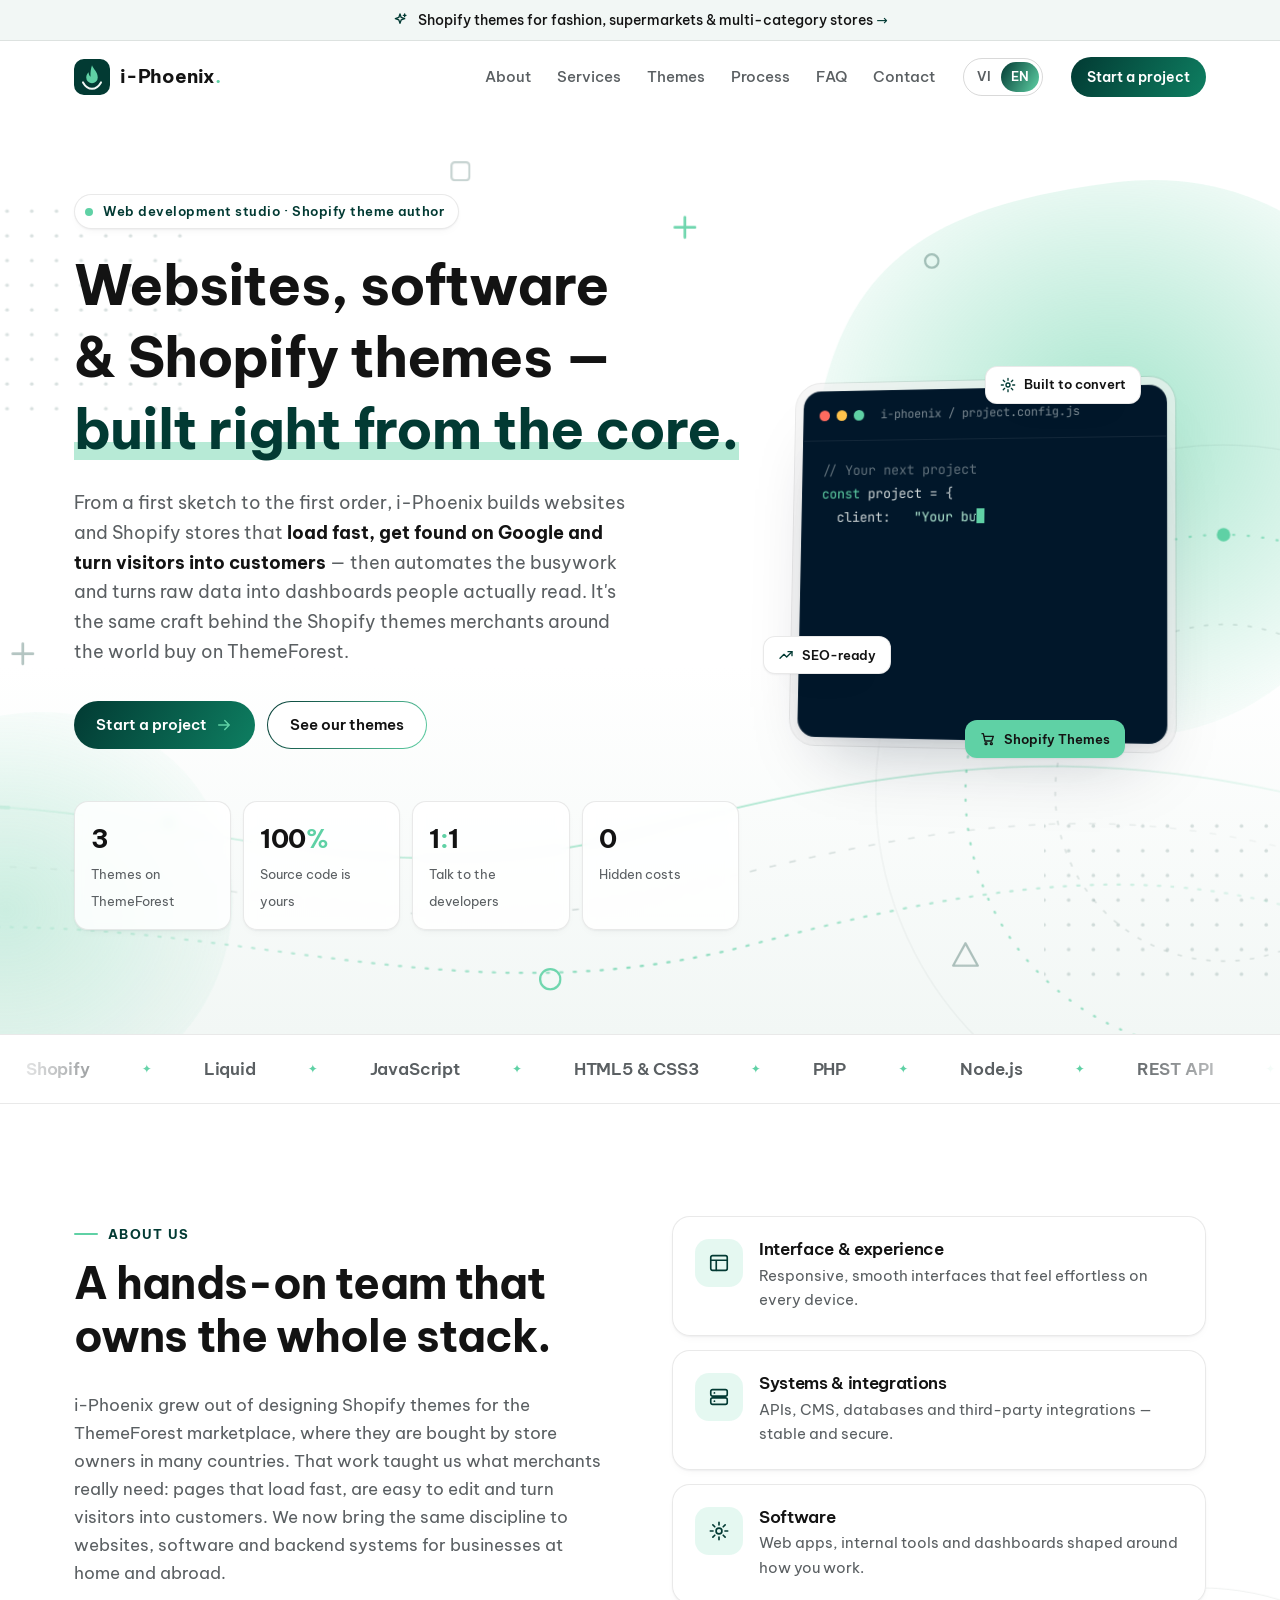
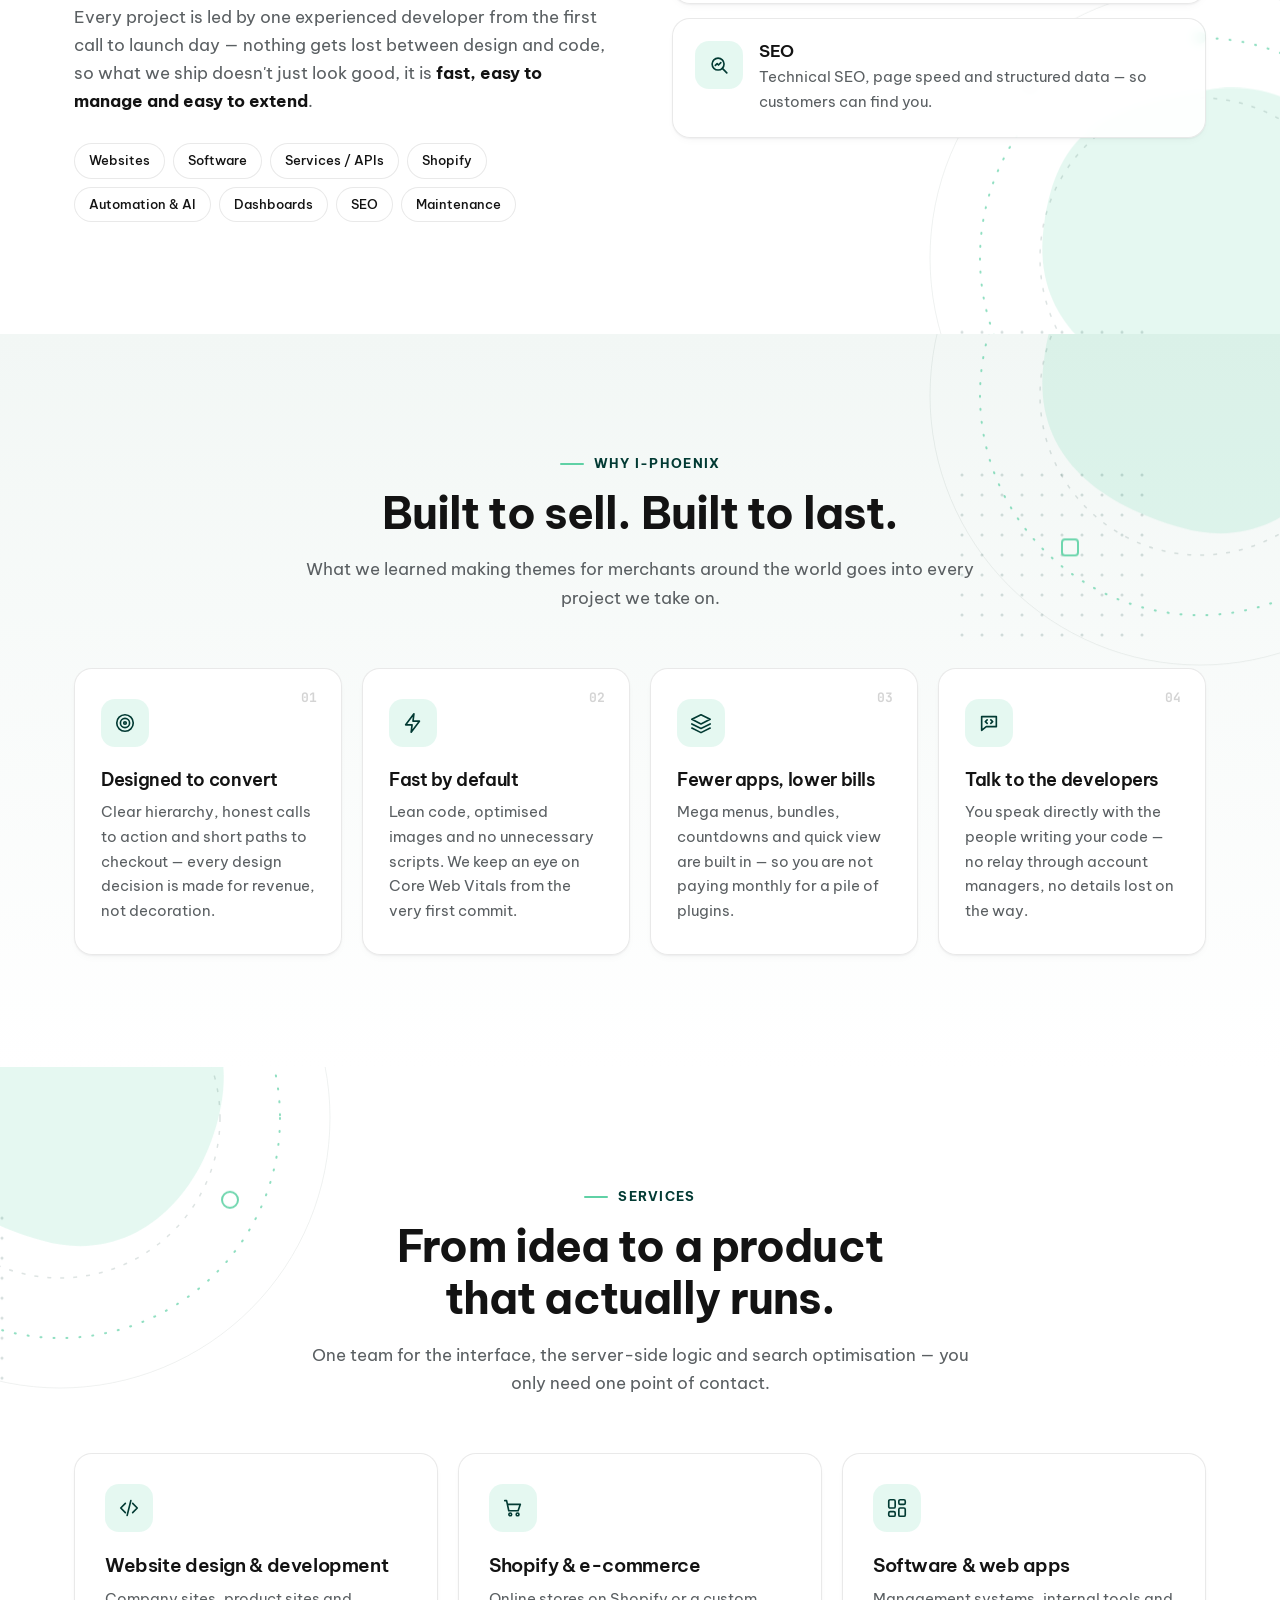
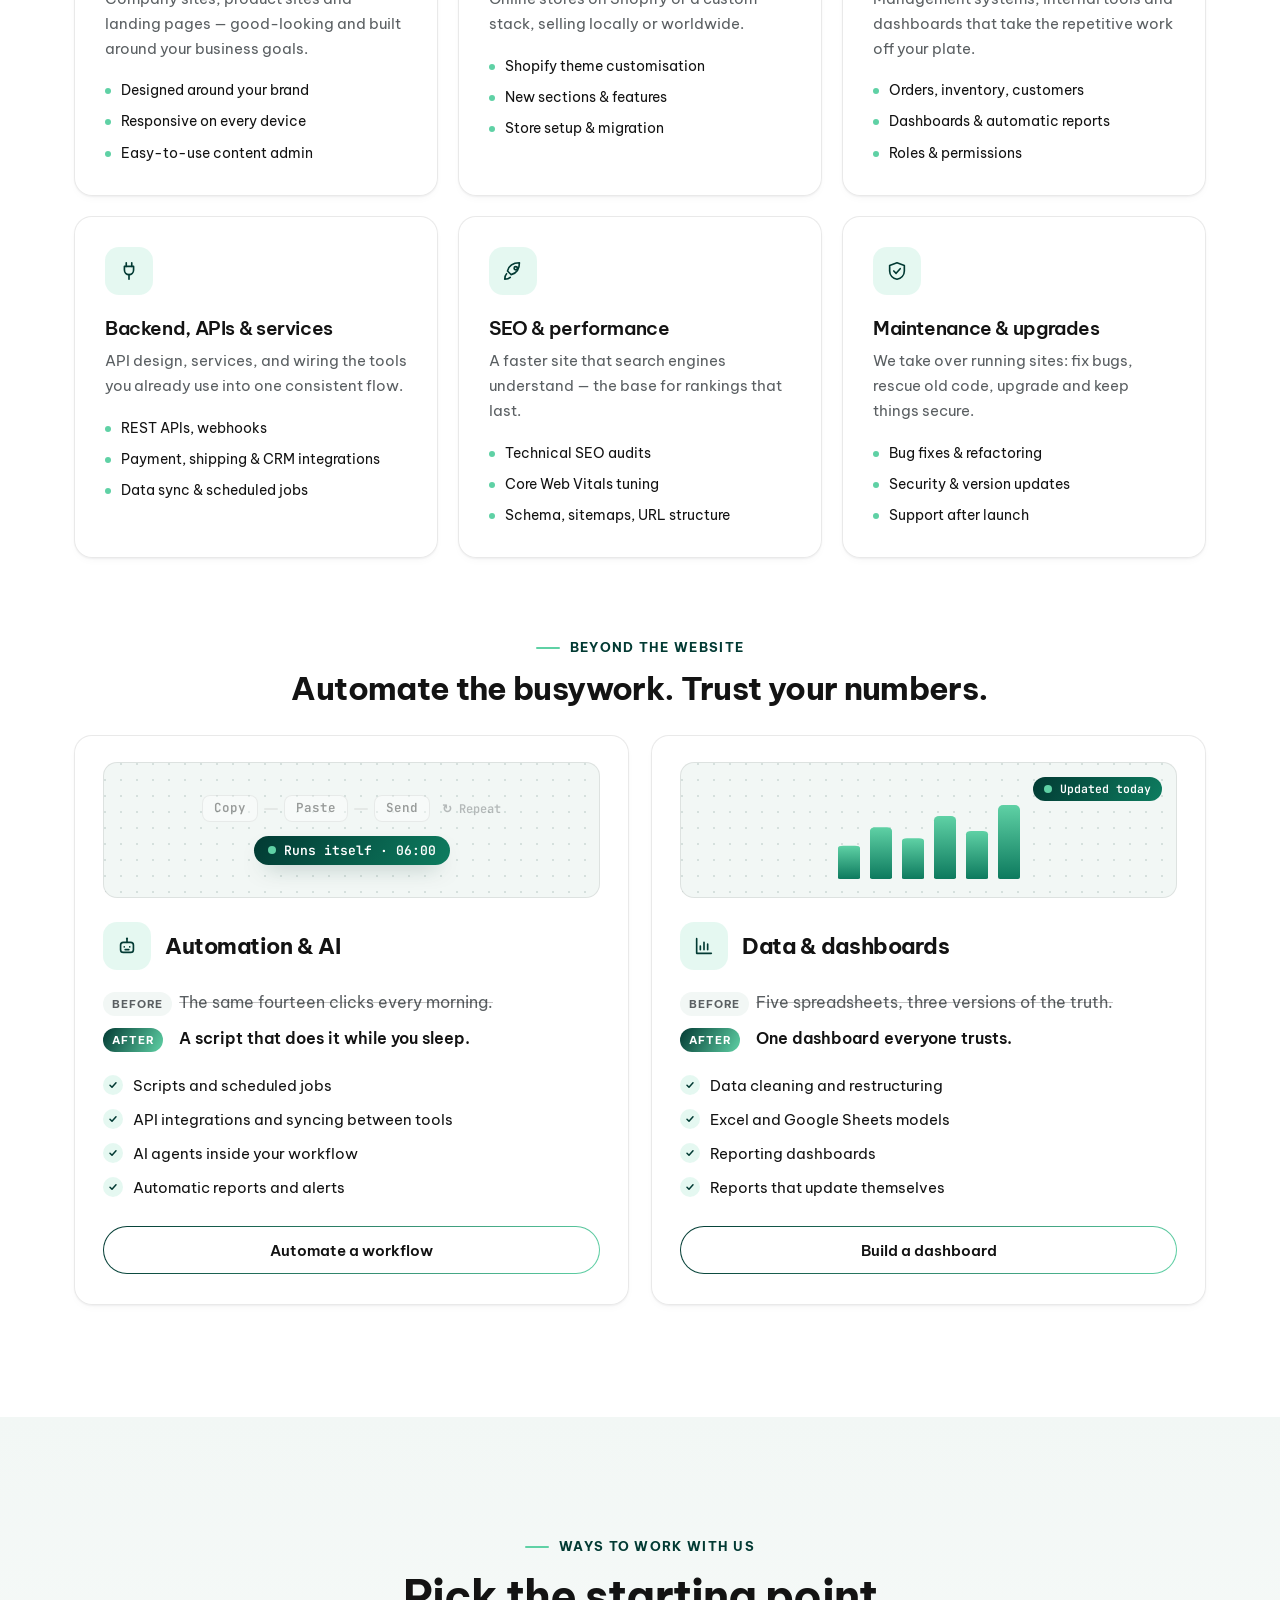
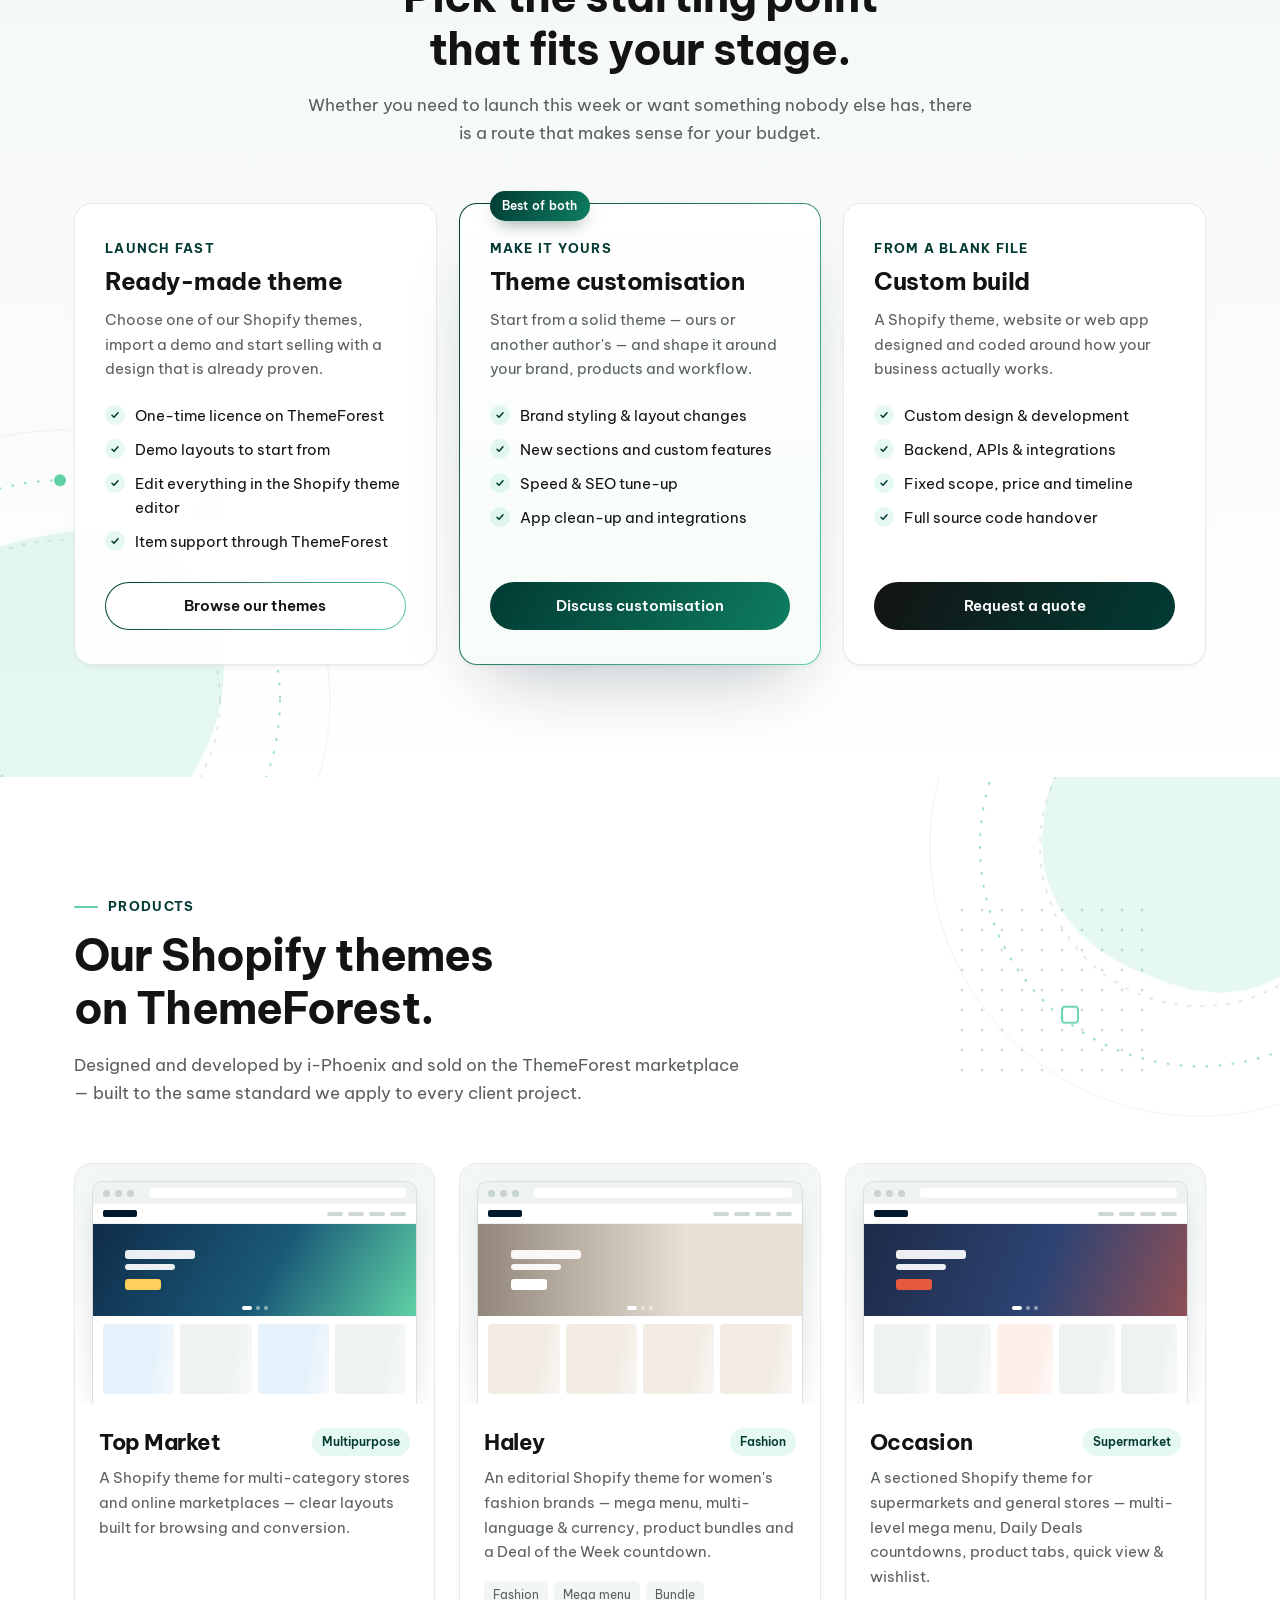
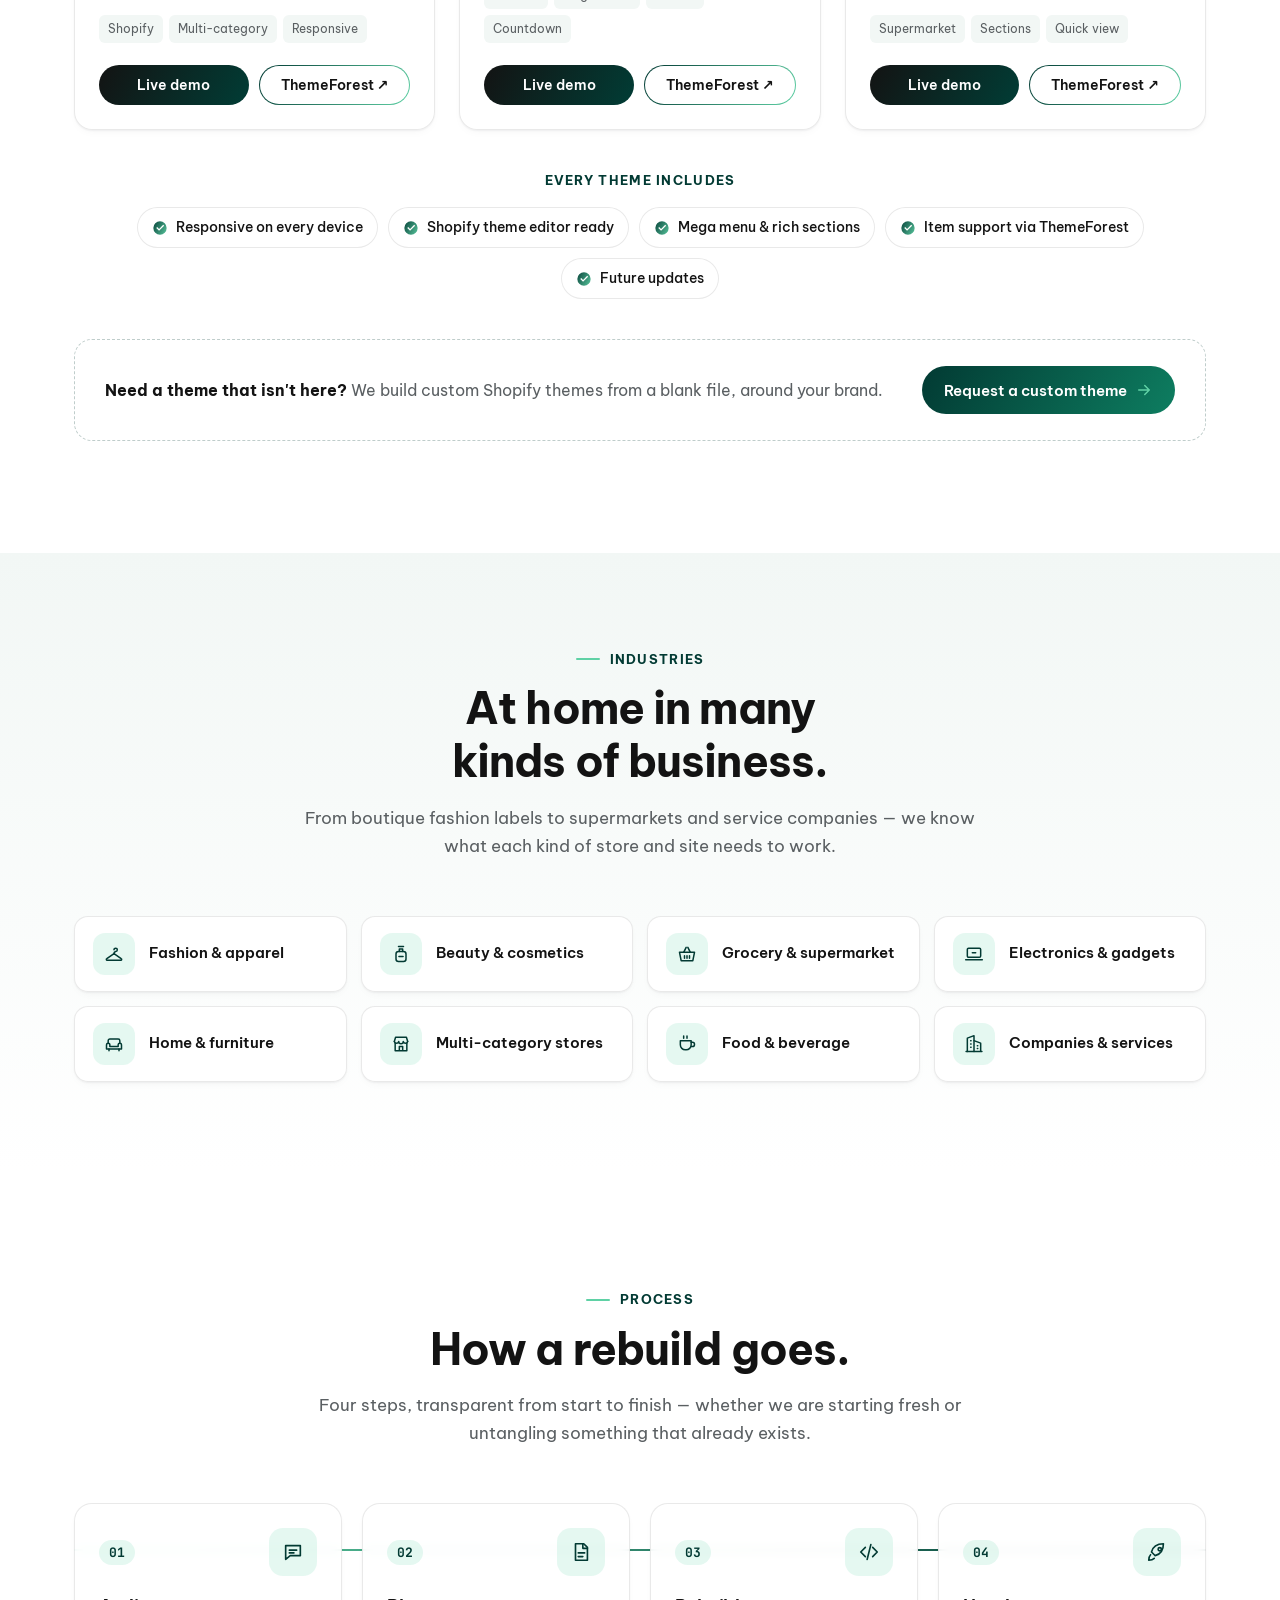
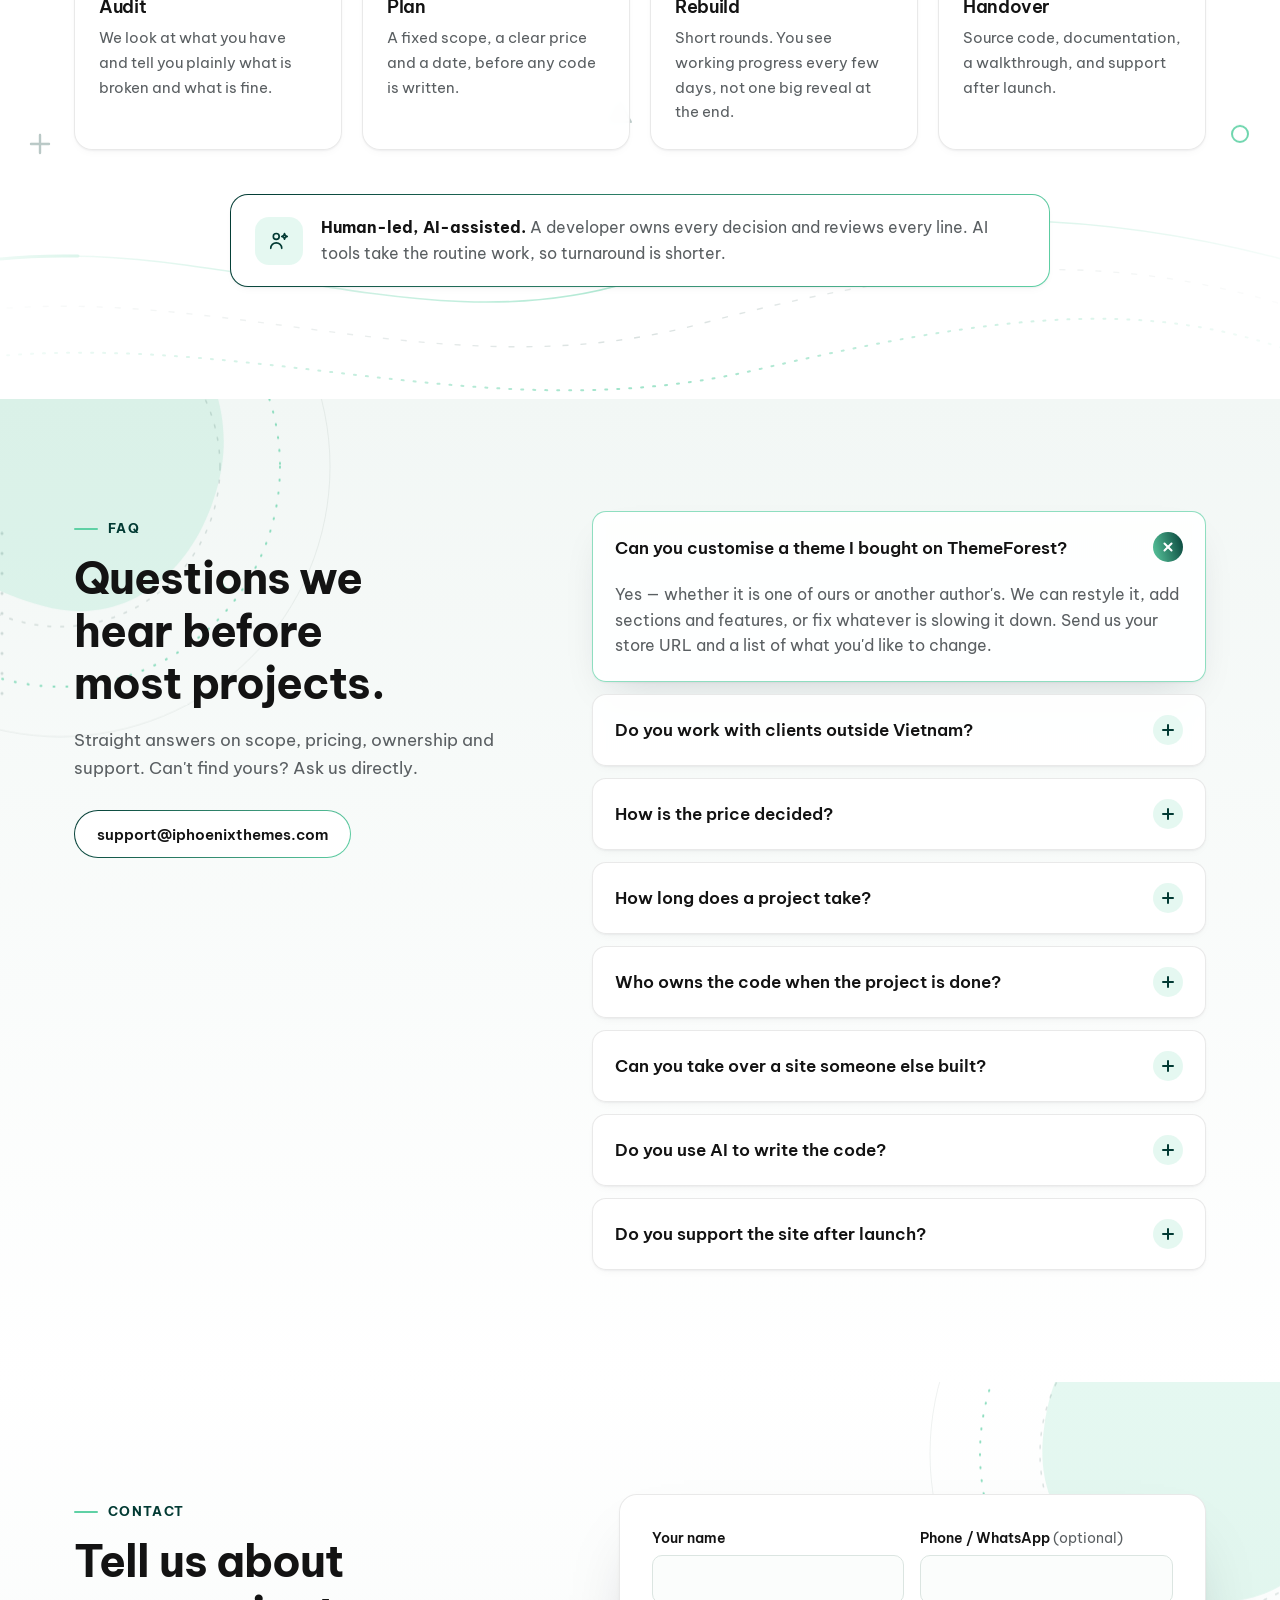
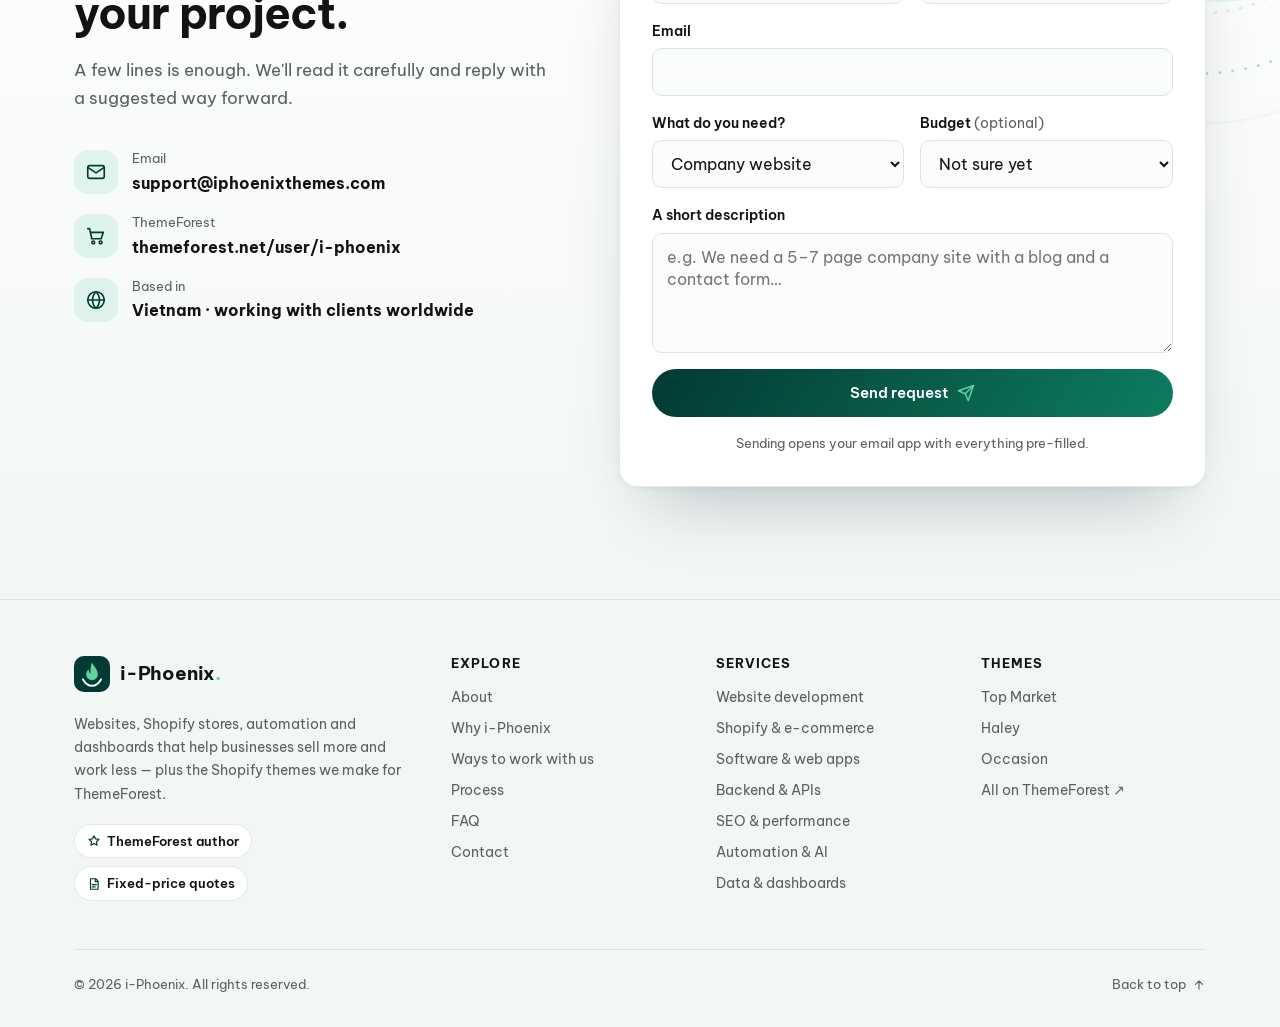
==== index.html @ 23090ecf "Rebuild iphoenixthemes.com as a static bilingual site English is the default at /, Vietnamese at /vi" ====
<!doctype html>
<html lang="en">
<head>
  <meta charset="utf-8">
  <meta name="viewport" content="width=device-width, initial-scale=1">
  <title>i-Phoenix — Web development, software & Shopify themes</title>
  <meta name="description" content="i-Phoenix builds fast, SEO-ready websites and Shopify stores, automates repetitive work with scripts and AI, and turns raw data into dashboards — plus Shopify themes sold on ThemeForest.">
  <link rel="canonical" href="https://iphoenixthemes.com/">
  <link rel="alternate" hreflang="vi" href="https://iphoenixthemes.com/vi/">
  <link rel="alternate" hreflang="en" href="https://iphoenixthemes.com/">
  <link rel="alternate" hreflang="x-default" href="https://iphoenixthemes.com/">
  <meta name="theme-color" content="#01172a">
  <meta property="og:type" content="website">
  <meta property="og:locale" content="en_US">
  <meta property="og:site_name" content="i-Phoenix">
  <meta property="og:title" content="i-Phoenix — Web development, software & Shopify themes">
  <meta property="og:description" content="Websites, software, APIs, SEO and Shopify themes — built to load fast, rank well and sell, from first sketch to launch.">
  <meta property="og:url" content="https://iphoenixthemes.com/">
  <link rel="icon" type="image/svg+xml" href="assets/img/logo.svg">
  <link rel="preconnect" href="https://fonts.googleapis.com">
  <link rel="preconnect" href="https://fonts.gstatic.com" crossorigin>
  <link href="https://fonts.googleapis.com/css2?family=Be+Vietnam+Pro:wght@400;500;600;700&family=JetBrains+Mono:wght@400;700&display=swap" rel="stylesheet">
  <link rel="stylesheet" href="assets/css/style.css">
  <script>document.documentElement.classList.add("js");</script>
  <script src="assets/js/main.js" defer></script>
  <script type="application/ld+json">
  {
    "@context": "https://schema.org",
    "@type": "Organization",
    "name": "i-Phoenix",
    "url": "https://iphoenixthemes.com/",
    "logo": "https://iphoenixthemes.com/assets/img/logo.svg",
    "email": "support@iphoenixthemes.com",
    "knowsAbout": ["Web development", "Software development", "Shopify", "SEO", "API"],
    "sameAs": ["https://themeforest.net/user/i-phoenix"]
  }
  </script>
</head>
<body>
  <a class="skip-link" href="#main">Skip to content</a>
  <div class="scroll-progress" aria-hidden="true"></div>

  <!-- ============ Announcement bar ============ -->
  <aside class="announce" aria-label="Announcements">
    <div class="container announce-inner">
      <svg class="announce-icon" viewBox="0 0 24 24" fill="none" stroke="currentColor" stroke-width="2" stroke-linecap="round" stroke-linejoin="round" aria-hidden="true"><path d="M12 3l1.8 5.2L19 10l-5.2 1.8L12 17l-1.8-5.2L5 10l5.2-1.8z"/><path d="M19 3v4M17 5h4"/></svg>
      <ul class="announce-list" data-rotate>
        <li class="is-active"><a href="#themes">Shopify themes for fashion, supermarkets &amp; multi-category stores <span aria-hidden="true">→</span></a></li>
        <li><a href="#paths">Already bought a theme? We tailor it to your brand <span aria-hidden="true">→</span></a></li>
        <li><a href="#automation">Still doing the same clicks every morning? Let a script do it <span aria-hidden="true">→</span></a></li>
        <li><a href="#contact">Tell us about your project — we reply with a suggested plan <span aria-hidden="true">→</span></a></li>
      </ul>
    </div>
  </aside>

  <!-- ============ Header ============ -->
  <header class="site-header">
    <div class="container header-inner">
      <a class="brand" href="#top" aria-label="i-Phoenix — Home">
        <svg class="brand-mark" viewBox="0 0 40 40" fill="none" aria-hidden="true">
          <rect width="40" height="40" rx="11" fill="#023a33"/>
          <path class="flame" d="M20 7c1.6 4.4 6.4 7.4 6.4 13.6a6.4 6.4 0 0 1-12.8 0c0-2.6 1.3-4.6 2.6-5.8.1 2.6 1 4 2.2 4.8-.4-5.2.4-9 1.6-12.6Z" fill="#5fd1a5"/>
          <path d="M10 26c2.6 4.6 6 7 10 7s7.4-2.4 10-7" stroke="#f2f7f5" stroke-width="2.2" stroke-linecap="round"/>
        </svg>
        <b class="brand-name">i-Phoenix<span>.</span></b>
      </a>

      <button class="menu-toggle" type="button" aria-expanded="false" aria-controls="site-nav" aria-label="Open menu">
        <svg viewBox="0 0 24 24" fill="none" stroke="currentColor" stroke-width="2" stroke-linecap="round" aria-hidden="true">
          <line class="l1" x1="4" y1="7" x2="20" y2="7"/><line class="l2" x1="4" y1="12" x2="20" y2="12"/><line class="l3" x1="4" y1="17" x2="20" y2="17"/>
        </svg>
      </button>

      <nav class="nav" id="site-nav" aria-label="Main navigation">
        <div class="nav-links">
          <a href="#about">About</a>
          <a href="#services">Services</a>
          <a href="#themes">Themes</a>
          <a href="#process">Process</a>
          <a href="#faq">FAQ</a>
          <a href="#contact">Contact</a>
        </div>
        <div class="lang-switch" aria-label="Language">
          <a href="vi/" hreflang="vi" lang="vi">VI</a>
          <a href="./" aria-current="page" hreflang="en" lang="en">EN</a>
        </div>
        <a class="btn btn-primary btn-sm magnetic" href="#contact">Start a project</a>
      </nav>
    </div>
  </header>

  <main id="main">
    <!-- ============ Hero ============ -->
    <section class="hero" id="top" data-deco="hero">

      <div class="container hero-grid">
        <div data-stagger="0.12">
          <span class="eyebrow reveal">Web development studio · Shopify theme author</span>
          <h1>
            <span class="line"><span>Websites, software</span></span>
            <span class="line"><span>&amp; Shopify themes —</span></span>
            <span class="line"><span><em>built right from the core.</em></span></span>
          </h1>
          <p class="hero-lead reveal">From a first sketch to the first order, i-Phoenix builds websites and Shopify stores that <strong>load fast, get found on Google and turn visitors into customers</strong> — then automates the busywork and turns raw data into dashboards people actually read. It's the same craft behind the Shopify themes merchants around the world buy on ThemeForest.</p>
          <div class="hero-actions reveal">
            <a class="btn btn-primary magnetic" href="#contact">
              Start a project
              <svg viewBox="0 0 24 24" fill="none" stroke="currentColor" stroke-width="2" stroke-linecap="round" stroke-linejoin="round" aria-hidden="true"><path d="M5 12h14M13 6l6 6-6 6"/></svg>
            </a>
            <a class="btn btn-outline" href="#themes">See our themes</a>
          </div>
          <div class="hero-stats reveal">
            <div><strong data-count="3">3</strong><span>Themes on ThemeForest</span></div>
            <div><strong><span data-count="100">100</span><i>%</i></strong><span>Source code is yours</span></div>
            <div><strong>1<i>:</i>1</strong><span>Talk to the developers</span></div>
            <div><strong data-count="0">0</strong><span>Hidden costs</span></div>
          </div>
        </div>

        <div class="hero-visual reveal zoom" style="--d:.3s">
          <div class="code-card">
            <div class="code-bar" aria-hidden="true"><i></i><i></i><i></i><b>i-phoenix / project.config.js</b></div>
<pre class="code-body" data-type aria-label="Example project configuration"><span class="c-c">// Your next project</span>
<span class="c-k">const</span> project = {
  client:   <span class="c-s">"Your business"</span>,
  frontend: <span class="c-s">"responsive, smooth, fast"</span>,
  backend:  <span class="c-s">"API · services · CMS"</span>,
  seo:      <span class="c-k">true</span>,
  support:  <span class="c-s">"after launch"</span>,
};

<span class="c-f">build</span>(project).<span class="c-f">then</span>(<span class="c-f">launch</span>);
<span class="c-c">// ✓ Live and running</span></pre>
          </div>
          <span class="float-chip chip-1" aria-hidden="true">
            <svg viewBox="0 0 24 24" fill="none" stroke="currentColor" stroke-width="2" stroke-linecap="round"><circle cx="12" cy="12" r="3"/><path d="M12 2v3M12 19v3M2 12h3M19 12h3M4.9 4.9 7 7M17 17l2.1 2.1M4.9 19.1 7 17M17 7l2.1-2.1"/></svg>
            Built to convert
          </span>
          <span class="float-chip chip-2" aria-hidden="true">
            <svg viewBox="0 0 24 24" fill="none" stroke="currentColor" stroke-width="2" stroke-linecap="round" stroke-linejoin="round"><path d="M3 17l6-6 4 4 8-8"/><path d="M15 7h6v6"/></svg>
            SEO-ready
          </span>
          <span class="float-chip chip-3" aria-hidden="true">
            <svg viewBox="0 0 24 24" fill="none" stroke="currentColor" stroke-width="2" stroke-linecap="round" stroke-linejoin="round"><path d="M3 4h2l2.4 11h10.2L20 8H6.2"/><circle cx="9" cy="19" r="1.5"/><circle cx="17" cy="19" r="1.5"/></svg>
            Shopify Themes
          </span>
        </div>
      </div>
    </section>

    <!-- ============ Tech marquee ============ -->
    <div class="marquee" aria-label="Technologies we use">
      <div class="marquee-track">
        <ul>
          <li>Shopify</li><li>Liquid</li><li>JavaScript</li><li>HTML5 &amp; CSS3</li><li>PHP</li><li>Node.js</li><li>REST API</li><li>MySQL</li><li>AI agents</li><li>Google Sheets</li><li>Dashboards</li><li>Technical SEO</li><li>Core Web Vitals</li><li>Responsive</li>
        </ul>
        <ul aria-hidden="true">
          <li>Shopify</li><li>Liquid</li><li>JavaScript</li><li>HTML5 &amp; CSS3</li><li>PHP</li><li>Node.js</li><li>REST API</li><li>MySQL</li><li>AI agents</li><li>Google Sheets</li><li>Dashboards</li><li>Technical SEO</li><li>Core Web Vitals</li><li>Responsive</li>
        </ul>
      </div>
    </div>

    <!-- ============ About ============ -->
    <section class="section" id="about" data-deco="corner-br">
      <div class="container about-grid">
        <div class="about-copy">
          <div class="section-head reveal" style="margin-bottom:28px">
            <span class="kicker">About us</span>
            <h2>A hands-on team that owns the whole stack.</h2>
          </div>
          <p class="reveal">i-Phoenix grew out of designing Shopify themes for the ThemeForest marketplace, where they are bought by store owners in many countries. That work taught us what merchants really need: pages that load fast, are easy to edit and turn visitors into customers. We now bring the same discipline to websites, software and backend systems for businesses at home and abroad.</p>
          <p class="reveal">Every project is led by one experienced developer from the first call to launch day — nothing gets lost between design and code, so what we ship doesn't just look good, it is <strong>fast, easy to manage and easy to extend</strong>.</p>
          <ul class="stack reveal" aria-label="What we do">
            <li>Websites</li><li>Software</li><li>Services / APIs</li><li>Shopify</li><li>Automation &amp; AI</li><li>Dashboards</li><li>SEO</li><li>Maintenance</li>
          </ul>
        </div>

        <div class="pillars" data-stagger="0.1">
          <article class="pillar spot hover-card reveal from-right">
            <span class="icon"><svg class="draw" viewBox="0 0 24 24" fill="none" stroke="currentColor" stroke-width="1.8" stroke-linecap="round" stroke-linejoin="round" aria-hidden="true"><rect pathLength="1" x="3" y="4" width="18" height="16" rx="2"/><path pathLength="1" d="M3 9h18M9 9v11"/></svg></span>
            <div><h3>Interface &amp; experience</h3><p>Responsive, smooth interfaces that feel effortless on every device.</p></div>
          </article>
          <article class="pillar spot hover-card reveal from-right">
            <span class="icon"><svg class="draw" viewBox="0 0 24 24" fill="none" stroke="currentColor" stroke-width="1.8" stroke-linecap="round" stroke-linejoin="round" aria-hidden="true"><rect pathLength="1" x="3" y="4" width="18" height="7" rx="2"/><rect pathLength="1" x="3" y="13" width="18" height="7" rx="2"/><g class="i-blink"><circle cx="7" cy="7.5" r="1" fill="currentColor" stroke="none"/></g><g class="i-blink" style="animation-delay:.5s"><circle cx="7" cy="16.5" r="1" fill="currentColor" stroke="none"/></g></svg></span>
            <div><h3>Systems &amp; integrations</h3><p>APIs, CMS, databases and third-party integrations — stable and secure.</p></div>
          </article>
          <article class="pillar spot hover-card reveal from-right">
            <span class="icon"><svg class="draw" viewBox="0 0 24 24" fill="none" stroke="currentColor" stroke-width="1.8" stroke-linecap="round" stroke-linejoin="round" aria-hidden="true"><g class="i-spin"><circle pathLength="1" cx="12" cy="12" r="3.2"/><path pathLength="1" d="M12 2.5v3M12 18.5v3M2.5 12h3M18.5 12h3M5.3 5.3l2.1 2.1M16.6 16.6l2.1 2.1M5.3 18.7l2.1-2.1M16.6 7.4l2.1-2.1"/></g></svg></span>
            <div><h3>Software</h3><p>Web apps, internal tools and dashboards shaped around how you work.</p></div>
          </article>
          <article class="pillar spot hover-card reveal from-right">
            <span class="icon"><svg class="draw" viewBox="0 0 24 24" fill="none" stroke="currentColor" stroke-width="1.8" stroke-linecap="round" stroke-linejoin="round" aria-hidden="true"><g class="i-bob"><circle pathLength="1" cx="11" cy="11" r="6.5"/><path pathLength="1" d="M20.5 20.5l-4.8-4.8"/><path pathLength="1" d="M8 12.5l2-2 1.5 1.5L14 9.5"/></g></svg></span>
            <div><h3>SEO</h3><p>Technical SEO, page speed and structured data — so customers can find you.</p></div>
          </article>
        </div>
      </div>
    </section>

    <!-- ============ Why us ============ -->
    <section class="section section-soft" id="why" data-deco="corner-tr">
      <div class="container">
        <div class="section-head center reveal">
          <span class="kicker">Why i-Phoenix</span>
          <h2>Built to sell. Built to last.</h2>
          <p>What we learned making themes for merchants around the world goes into every project we take on.</p>
        </div>
        <div class="why-grid" data-stagger="0.1">
          <article class="why spot hover-card reveal">
            <span class="why-num">01</span>
            <span class="icon"><svg class="draw" viewBox="0 0 24 24" fill="none" stroke="currentColor" stroke-width="1.8" stroke-linecap="round" stroke-linejoin="round" aria-hidden="true"><circle pathLength="1" cx="12" cy="12" r="9"/><circle pathLength="1" cx="12" cy="12" r="5"/><g class="i-pulse"><circle pathLength="1" cx="12" cy="12" r="1.4"/></g></svg></span>
            <h3>Designed to convert</h3>
            <p>Clear hierarchy, honest calls to action and short paths to checkout — every design decision is made for revenue, not decoration.</p>
          </article>
          <article class="why spot hover-card reveal">
            <span class="why-num">02</span>
            <span class="icon"><svg class="draw" viewBox="0 0 24 24" fill="none" stroke="currentColor" stroke-width="1.8" stroke-linecap="round" stroke-linejoin="round" aria-hidden="true"><g class="i-pulse"><path pathLength="1" d="M13 2 4 14h7l-1 8 9-12h-7l1-8z"/></g></svg></span>
            <h3>Fast by default</h3>
            <p>Lean code, optimised images and no unnecessary scripts. We keep an eye on Core Web Vitals from the very first commit.</p>
          </article>
          <article class="why spot hover-card reveal">
            <span class="why-num">03</span>
            <span class="icon"><svg class="draw" viewBox="0 0 24 24" fill="none" stroke="currentColor" stroke-width="1.8" stroke-linecap="round" stroke-linejoin="round" aria-hidden="true"><g class="i-bob"><path pathLength="1" d="M12 3 2 8l10 5 10-5-10-5z"/></g><path pathLength="1" d="M2 13l10 5 10-5"/><path pathLength="1" d="M2 17.5l10 5 10-5"/></svg></span>
            <h3>Fewer apps, lower bills</h3>
            <p>Mega menus, bundles, countdowns and quick view are built in — so you are not paying monthly for a pile of plugins.</p>
          </article>
          <article class="why spot hover-card reveal">
            <span class="why-num">04</span>
            <span class="icon"><svg class="draw" viewBox="0 0 24 24" fill="none" stroke="currentColor" stroke-width="1.8" stroke-linecap="round" stroke-linejoin="round" aria-hidden="true"><path pathLength="1" d="M4 5h16v11H9l-5 4V5z"/><path pathLength="1" d="M10 8.5 8 10.5l2 2M14 8.5l2 2-2 2"/></svg></span>
            <h3>Talk to the developers</h3>
            <p>You speak directly with the people writing your code — no relay through account managers, no details lost on the way.</p>
          </article>
        </div>
      </div>
    </section>

    <!-- ============ Services ============ -->
    <section class="section" id="services" data-deco="corner-tl">
      <div class="container">
        <div class="section-head center reveal">
          <span class="kicker">Services</span>
          <h2>From idea to a product that actually runs.</h2>
          <p>One team for the interface, the server-side logic and search optimisation — you only need one point of contact.</p>
        </div>

        <div class="services" data-stagger="0.08">
          <article class="service spot hover-card reveal">
            <span class="icon"><svg class="draw" viewBox="0 0 24 24" fill="none" stroke="currentColor" stroke-width="1.8" stroke-linecap="round" stroke-linejoin="round" aria-hidden="true"><path pathLength="1" d="M8 7l-5 5 5 5"/><path pathLength="1" d="M16 7l5 5-5 5"/><path pathLength="1" d="M14 4l-4 16"/></svg></span>
            <h3>Website design &amp; development</h3>
            <p>Company sites, product sites and landing pages — good-looking and built around your business goals.</p>
            <ul><li>Designed around your brand</li><li>Responsive on every device</li><li>Easy-to-use content admin</li></ul>
          </article>
          <article class="service spot hover-card reveal">
            <span class="icon"><svg class="draw" viewBox="0 0 24 24" fill="none" stroke="currentColor" stroke-width="1.8" stroke-linecap="round" stroke-linejoin="round" aria-hidden="true"><g class="i-bob"><path pathLength="1" d="M3 4h2l2.4 11h10.2L20 8H6.2"/><circle pathLength="1" cx="9" cy="19" r="1.5"/><circle pathLength="1" cx="17" cy="19" r="1.5"/></g></svg></span>
            <h3>Shopify &amp; e-commerce</h3>
            <p>Online stores on Shopify or a custom stack, selling locally or worldwide.</p>
            <ul><li>Shopify theme customisation</li><li>New sections &amp; features</li><li>Store setup &amp; migration</li></ul>
          </article>
          <article class="service spot hover-card reveal">
            <span class="icon"><svg class="draw" viewBox="0 0 24 24" fill="none" stroke="currentColor" stroke-width="1.8" stroke-linecap="round" stroke-linejoin="round" aria-hidden="true"><rect pathLength="1" x="3" y="3" width="7" height="9" rx="1.5"/><rect pathLength="1" x="14" y="3" width="7" height="5" rx="1.5"/><g class="i-pulse"><rect pathLength="1" x="14" y="12" width="7" height="9" rx="1.5"/></g><rect pathLength="1" x="3" y="16" width="7" height="5" rx="1.5"/></svg></span>
            <h3>Software &amp; web apps</h3>
            <p>Management systems, internal tools and dashboards that take the repetitive work off your plate.</p>
            <ul><li>Orders, inventory, customers</li><li>Dashboards &amp; automatic reports</li><li>Roles &amp; permissions</li></ul>
          </article>
          <article class="service spot hover-card reveal">
            <span class="icon"><svg class="draw" viewBox="0 0 24 24" fill="none" stroke="currentColor" stroke-width="1.8" stroke-linecap="round" stroke-linejoin="round" aria-hidden="true"><path pathLength="1" d="M9 7V3M15 7V3"/><path pathLength="1" d="M7 7h10v4a5 5 0 0 1-10 0V7z"/><g class="i-rise"><path pathLength="1" d="M12 16v5"/></g></svg></span>
            <h3>Backend, APIs &amp; services</h3>
            <p>API design, services, and wiring the tools you already use into one consistent flow.</p>
            <ul><li>REST APIs, webhooks</li><li>Payment, shipping &amp; CRM integrations</li><li>Data sync &amp; scheduled jobs</li></ul>
          </article>
          <article class="service spot hover-card reveal">
            <span class="icon"><svg class="draw" viewBox="0 0 24 24" fill="none" stroke="currentColor" stroke-width="1.8" stroke-linecap="round" stroke-linejoin="round" aria-hidden="true"><g class="i-rise"><path pathLength="1" d="M5 15c-1.5 1.5-2 4-2 6 2 0 4.5-.5 6-2"/><path pathLength="1" d="M9 15l-3-3c1-4 4.5-9 13-9 0 8.5-5 12-9 13z"/><circle pathLength="1" cx="15" cy="9" r="1.8"/></g></svg></span>
            <h3>SEO &amp; performance</h3>
            <p>A faster site that search engines understand — the base for rankings that last.</p>
            <ul><li>Technical SEO audits</li><li>Core Web Vitals tuning</li><li>Schema, sitemaps, URL structure</li></ul>
          </article>
          <article class="service spot hover-card reveal">
            <span class="icon"><svg class="draw" viewBox="0 0 24 24" fill="none" stroke="currentColor" stroke-width="1.8" stroke-linecap="round" stroke-linejoin="round" aria-hidden="true"><path pathLength="1" d="M12 3l8 3v6c0 4.5-3.4 8-8 9-4.6-1-8-4.5-8-9V6l8-3z"/><path pathLength="1" d="M8.5 12l2.5 2.5 4.5-5"/></svg></span>
            <h3>Maintenance &amp; upgrades</h3>
            <p>We take over running sites: fix bugs, rescue old code, upgrade and keep things secure.</p>
            <ul><li>Bug fixes &amp; refactoring</li><li>Security &amp; version updates</li><li>Support after launch</li></ul>
          </article>
        </div>

        <!-- Automation & data: before → after -->
        <div class="beyond-head reveal">
          <span class="kicker">Beyond the website</span>
          <h3>Automate the busywork. Trust your numbers.</h3>
        </div>
        <div class="spotlights" data-stagger="0.15">
          <article class="spotlight spot hover-card reveal" id="automation">
            <div class="viz viz-flow" aria-hidden="true">
              <div class="flow-manual"><span>Copy</span><i></i><span>Paste</span><i></i><span>Send</span><b>↻ Repeat</b></div>
              <div class="flow-auto"><em></em>Runs itself · 06:00</div>
            </div>
            <div class="spotlight-title">
              <span class="icon"><svg class="draw" viewBox="0 0 24 24" fill="none" stroke="currentColor" stroke-width="1.8" stroke-linecap="round" stroke-linejoin="round" aria-hidden="true"><rect pathLength="1" x="5" y="8" width="14" height="11" rx="3"/><path pathLength="1" d="M12 8V5M9 13h.01M15 13h.01M10 16h4"/><g class="i-blink"><circle cx="12" cy="4" r="1.2" fill="currentColor" stroke="none"/></g></svg></span>
              <h3>Automation &amp; AI</h3>
            </div>
            <dl class="ba">
              <div><dt>Before</dt><dd>The same fourteen clicks every morning.</dd></div>
              <div class="is-after"><dt>After</dt><dd>A script that does it while you sleep.</dd></div>
            </dl>
            <ul class="ticks">
              <li>Scripts and scheduled jobs</li>
              <li>API integrations and syncing between tools</li>
              <li>AI agents inside your workflow</li>
              <li>Automatic reports and alerts</li>
            </ul>
            <a class="btn btn-outline" href="#contact">Automate a workflow</a>
          </article>
          <article class="spotlight spot hover-card reveal" id="data">
            <div class="viz viz-chart" aria-hidden="true">
              <div class="chart-mess"><span>#REF!</span><span>v3_final</span><span>#N/A</span><span>???</span></div>
              <div class="chart-bars"><i style="--h:.45"></i><i style="--h:.7"></i><i style="--h:.55"></i><i style="--h:.85"></i><i style="--h:.65"></i><i style="--h:1"></i></div>
              <span class="chart-tag"><em></em>Updated today</span>
            </div>
            <div class="spotlight-title">
              <span class="icon"><svg class="draw" viewBox="0 0 24 24" fill="none" stroke="currentColor" stroke-width="1.8" stroke-linecap="round" stroke-linejoin="round" aria-hidden="true"><path pathLength="1" d="M4 20V4M4 20h16"/><g class="i-rise"><path pathLength="1" d="M8 16v-4M12 16V8M16 16v-6"/></g></svg></span>
              <h3>Data &amp; dashboards</h3>
            </div>
            <dl class="ba">
              <div><dt>Before</dt><dd>Five spreadsheets, three versions of the truth.</dd></div>
              <div class="is-after"><dt>After</dt><dd>One dashboard everyone trusts.</dd></div>
            </dl>
            <ul class="ticks">
              <li>Data cleaning and restructuring</li>
              <li>Excel and Google Sheets models</li>
              <li>Reporting dashboards</li>
              <li>Reports that update themselves</li>
            </ul>
            <a class="btn btn-outline" href="#contact">Build a dashboard</a>
          </article>
        </div>
      </div>
    </section>

    <!-- ============ Ways to work with us ============ -->
    <section class="section section-soft" id="paths" data-deco="corner-bl">
      <div class="container">
        <div class="section-head center reveal">
          <span class="kicker">Ways to work with us</span>
          <h2>Pick the starting point that fits your stage.</h2>
          <p>Whether you need to launch this week or want something nobody else has, there is a route that makes sense for your budget.</p>
        </div>
        <div class="paths" data-stagger="0.12">
          <article class="path spot reveal">
            <span class="path-sub">Launch fast</span>
            <h3>Ready-made theme</h3>
            <p>Choose one of our Shopify themes, import a demo and start selling with a design that is already proven.</p>
            <ul class="ticks">
              <li>One-time licence on ThemeForest</li>
              <li>Demo layouts to start from</li>
              <li>Edit everything in the Shopify theme editor</li>
              <li>Item support through ThemeForest</li>
            </ul>
            <a class="btn btn-outline" href="#themes">Browse our themes</a>
          </article>
          <article class="path is-featured spot reveal">
            <span class="path-tag">Best of both</span>
            <span class="path-sub">Make it yours</span>
            <h3>Theme customisation</h3>
            <p>Start from a solid theme — ours or another author's — and shape it around your brand, products and workflow.</p>
            <ul class="ticks">
              <li>Brand styling &amp; layout changes</li>
              <li>New sections and custom features</li>
              <li>Speed &amp; SEO tune-up</li>
              <li>App clean-up and integrations</li>
            </ul>
            <a class="btn btn-primary magnetic" href="#contact">Discuss customisation</a>
          </article>
          <article class="path spot reveal">
            <span class="path-sub">From a blank file</span>
            <h3>Custom build</h3>
            <p>A Shopify theme, website or web app designed and coded around how your business actually works.</p>
            <ul class="ticks">
              <li>Custom design &amp; development</li>
              <li>Backend, APIs &amp; integrations</li>
              <li>Fixed scope, price and timeline</li>
              <li>Full source code handover</li>
            </ul>
            <a class="btn btn-dark" href="#contact">Request a quote</a>
          </article>
        </div>
      </div>
    </section>

    <!-- ============ Themes ============ -->
    <section class="section" id="themes" data-deco="corner-tr">
      <div class="container">
        <div class="section-head reveal">
          <span class="kicker">Products</span>
          <h2>Our Shopify themes on ThemeForest.</h2>
          <p>Designed and developed by i-Phoenix and sold on the ThemeForest marketplace — built to the same standard we apply to every client project.</p>
        </div>

        <div class="themes" data-stagger="0.12">
          <article class="theme reveal" data-tilt="5">
            <div class="mock mock--topmarket" aria-hidden="true">
              <div class="mock-window">
                <div class="mock-bar"><i></i><i></i><i></i><b></b></div>
                <div class="mock-nav"><span class="logo"></span><span class="links"><i></i><i></i><i></i><i></i></span></div>
                <div class="mock-hero"><div class="bg"></div><div class="copy"><i></i><i></i><b></b></div><div class="mock-dots"><i></i><i></i><i></i></div></div>
                <div class="mock-grid"><i></i><i></i><i></i><i></i></div>
              </div>
            </div>
            <div class="theme-body">
              <div class="theme-meta"><h3>Top Market</h3><span class="badge">Multipurpose</span></div>
              <p>A Shopify theme for multi-category stores and online marketplaces — clear layouts built for browsing and conversion.</p>
              <ul class="tags"><li>Shopify</li><li>Multi-category</li><li>Responsive</li></ul>
              <div class="theme-actions">
                <a class="btn btn-dark btn-sm" href="https://topmarket-demo.myshopify.com/" target="_blank" rel="noopener">Live demo</a>
                <a class="btn btn-outline btn-sm" href="https://themeforest.net/user/i-phoenix/portfolio" target="_blank" rel="noopener">ThemeForest ↗</a>
              </div>
            </div>
          </article>

          <article class="theme reveal" data-tilt="5">
            <div class="mock mock--haley" aria-hidden="true">
              <div class="mock-window">
                <div class="mock-bar"><i></i><i></i><i></i><b></b></div>
                <div class="mock-nav"><span class="logo"></span><span class="links"><i></i><i></i><i></i><i></i></span></div>
                <div class="mock-hero"><div class="bg" style="background-image:url('https://haley-demo.myshopify.com/cdn/shop/files/haley-hd-hero-b1.jpg?width=800')"></div><div class="copy"><i></i><i></i><b></b></div><div class="mock-dots"><i></i><i></i><i></i></div></div>
                <div class="mock-grid"><i></i><i></i><i></i><i></i></div>
              </div>
            </div>
            <div class="theme-body">
              <div class="theme-meta"><h3>Haley</h3><span class="badge">Fashion</span></div>
              <p>An editorial Shopify theme for women's fashion brands — mega menu, multi-language &amp; currency, product bundles and a Deal of the Week countdown.</p>
              <ul class="tags"><li>Fashion</li><li>Mega menu</li><li>Bundle</li><li>Countdown</li></ul>
              <div class="theme-actions">
                <a class="btn btn-dark btn-sm" href="https://haley-demo.myshopify.com/" target="_blank" rel="noopener">Live demo</a>
                <a class="btn btn-outline btn-sm" href="https://themeforest.net/user/i-phoenix/portfolio" target="_blank" rel="noopener">ThemeForest ↗</a>
              </div>
            </div>
          </article>

          <article class="theme reveal" data-tilt="5">
            <div class="mock mock--occasion" aria-hidden="true">
              <div class="mock-window">
                <div class="mock-bar"><i></i><i></i><i></i><b></b></div>
                <div class="mock-nav"><span class="logo"></span><span class="links"><i></i><i></i><i></i><i></i></span></div>
                <div class="mock-hero"><div class="bg"></div><div class="copy"><i></i><i></i><b></b></div><div class="mock-dots"><i></i><i></i><i></i></div></div>
                <div class="mock-grid"><i></i><i></i><i></i><i></i><i></i></div>
              </div>
            </div>
            <div class="theme-body">
              <div class="theme-meta"><h3>Occasion</h3><span class="badge">Supermarket</span></div>
              <p>A sectioned Shopify theme for supermarkets and general stores — multi-level mega menu, Daily Deals countdowns, product tabs, quick view &amp; wishlist.</p>
              <ul class="tags"><li>Supermarket</li><li>Sections</li><li>Quick view</li></ul>
              <div class="theme-actions">
                <a class="btn btn-dark btn-sm" href="https://occasion-demo.myshopify.com/" target="_blank" rel="noopener">Live demo</a>
                <a class="btn btn-outline btn-sm" href="https://themeforest.net/user/i-phoenix/portfolio" target="_blank" rel="noopener">ThemeForest ↗</a>
              </div>
            </div>
          </article>
        </div>

        <div class="included reveal">
          <span class="included-title">Every theme includes</span>
          <ul>
            <li>Responsive on every device</li>
            <li>Shopify theme editor ready</li>
            <li>Mega menu &amp; rich sections</li>
            <li>Item support via ThemeForest</li>
            <li>Future updates</li>
          </ul>
        </div>

        <div class="themes-foot reveal">
          <p><strong>Need a theme that isn't here?</strong> We build custom Shopify themes from a blank file, around your brand.</p>
          <a class="btn btn-primary magnetic" href="#contact">
            Request a custom theme
            <svg viewBox="0 0 24 24" fill="none" stroke="currentColor" stroke-width="2" stroke-linecap="round" stroke-linejoin="round" aria-hidden="true"><path d="M5 12h14M13 6l6 6-6 6"/></svg>
          </a>
        </div>
      </div>
    </section>

    <!-- ============ Industries ============ -->
    <section class="section section-soft section-tight" id="industries">
      <div class="container">
        <div class="section-head center reveal">
          <span class="kicker">Industries</span>
          <h2>At home in many kinds of business.</h2>
          <p>From boutique fashion labels to supermarkets and service companies — we know what each kind of store and site needs to work.</p>
        </div>
        <ul class="industries" data-stagger="0.06">
          <li class="industry spot hover-card reveal"><span class="icon"><svg class="draw" viewBox="0 0 24 24" fill="none" stroke="currentColor" stroke-width="1.8" stroke-linecap="round" stroke-linejoin="round" aria-hidden="true"><g class="i-swing"><path pathLength="1" d="M12 7a2 2 0 1 1 2 2c-1 .4-2 1-2 2v.5"/><path pathLength="1" d="M12 11.5 3.4 17.6a1 1 0 0 0 .6 1.9h16a1 1 0 0 0 .6-1.9L12 11.5z"/></g></svg></span><span>Fashion &amp; apparel</span></li>
          <li class="industry spot hover-card reveal"><span class="icon"><svg class="draw" viewBox="0 0 24 24" fill="none" stroke="currentColor" stroke-width="1.8" stroke-linecap="round" stroke-linejoin="round" aria-hidden="true"><rect pathLength="1" x="6" y="9" width="12" height="12" rx="3"/><path pathLength="1" d="M10 9V6h4v3M9 3h6"/><g class="i-pulse"><path pathLength="1" d="M9.5 15h5"/></g></svg></span><span>Beauty &amp; cosmetics</span></li>
          <li class="industry spot hover-card reveal"><span class="icon"><svg class="draw" viewBox="0 0 24 24" fill="none" stroke="currentColor" stroke-width="1.8" stroke-linecap="round" stroke-linejoin="round" aria-hidden="true"><g class="i-bob"><path pathLength="1" d="M3 10h18l-2 10H5L3 10z"/><path pathLength="1" d="M8 10l3-6M16 10l-3-6M9 14v3M12 14v3M15 14v3"/></g></svg></span><span>Grocery &amp; supermarket</span></li>
          <li class="industry spot hover-card reveal"><span class="icon"><svg class="draw" viewBox="0 0 24 24" fill="none" stroke="currentColor" stroke-width="1.8" stroke-linecap="round" stroke-linejoin="round" aria-hidden="true"><rect pathLength="1" x="4" y="5" width="16" height="11" rx="1.5"/><path pathLength="1" d="M2 19h20"/><g class="i-blink"><path pathLength="1" d="M10 10.5h4"/></g></svg></span><span>Electronics &amp; gadgets</span></li>
          <li class="industry spot hover-card reveal"><span class="icon"><svg class="draw" viewBox="0 0 24 24" fill="none" stroke="currentColor" stroke-width="1.8" stroke-linecap="round" stroke-linejoin="round" aria-hidden="true"><path pathLength="1" d="M5 11V8a2 2 0 0 1 2-2h10a2 2 0 0 1 2 2v3"/><path pathLength="1" d="M3 13a2 2 0 0 1 4 0v2h10v-2a2 2 0 0 1 4 0v5H3v-5z"/><path pathLength="1" d="M6 18v2M18 18v2"/></svg></span><span>Home &amp; furniture</span></li>
          <li class="industry spot hover-card reveal"><span class="icon"><svg class="draw" viewBox="0 0 24 24" fill="none" stroke="currentColor" stroke-width="1.8" stroke-linecap="round" stroke-linejoin="round" aria-hidden="true"><path pathLength="1" d="M4 9l1.5-5h13L20 9"/><path pathLength="1" d="M4 9a2.7 2.7 0 0 0 5.3 0 2.7 2.7 0 0 0 5.4 0 2.7 2.7 0 0 0 5.3 0"/><path pathLength="1" d="M5 11v9h14v-9M10 20v-5h4v5"/></svg></span><span>Multi-category stores</span></li>
          <li class="industry spot hover-card reveal"><span class="icon"><svg class="draw" viewBox="0 0 24 24" fill="none" stroke="currentColor" stroke-width="1.8" stroke-linecap="round" stroke-linejoin="round" aria-hidden="true"><g class="i-rise"><path pathLength="1" d="M8 2.5v2.5M12 2.5v2.5"/></g><path pathLength="1" d="M4 8h13v5a6 6 0 0 1-6 6h-1a6 6 0 0 1-6-6V8z"/><path pathLength="1" d="M17 10h1.5a2.5 2.5 0 0 1 0 5H17"/></svg></span><span>Food &amp; beverage</span></li>
          <li class="industry spot hover-card reveal"><span class="icon"><svg class="draw" viewBox="0 0 24 24" fill="none" stroke="currentColor" stroke-width="1.8" stroke-linecap="round" stroke-linejoin="round" aria-hidden="true"><path pathLength="1" d="M4 21V5l8-3v19"/><path pathLength="1" d="M12 8l8 3v10M2.5 21h19"/><path pathLength="1" d="M8 8h.5M8 12h.5M8 16h.5M16 14h.5M16 17.5h.5"/></svg></span><span>Companies &amp; services</span></li>
        </ul>
      </div>
    </section>

    <!-- ============ Process ============ -->
    <section class="section" id="process" data-deco="wave">
      <div class="container">
        <div class="section-head center reveal">
          <span class="kicker">Process</span>
          <h2>How a rebuild goes.</h2>
          <p>Four steps, transparent from start to finish — whether we are starting fresh or untangling something that already exists.</p>
        </div>
        <div class="steps-wrap">
          <div class="steps-line" aria-hidden="true"></div>
          <ol class="steps" data-stagger="0.15">
            <li class="step hover-card reveal">
              <div class="step-top"><span class="step-num">01</span><span class="icon"><svg class="draw" viewBox="0 0 24 24" fill="none" stroke="currentColor" stroke-width="1.8" stroke-linecap="round" stroke-linejoin="round" aria-hidden="true"><path pathLength="1" d="M4 5h16v11H9l-5 4V5z"/><path pathLength="1" d="M8 10h8M8 13h5"/></svg></span></div>
              <h3>Audit</h3>
              <p>We look at what you have and tell you plainly what is broken and what is fine.</p>
            </li>
            <li class="step hover-card reveal">
              <div class="step-top"><span class="step-num">02</span><span class="icon"><svg class="draw" viewBox="0 0 24 24" fill="none" stroke="currentColor" stroke-width="1.8" stroke-linecap="round" stroke-linejoin="round" aria-hidden="true"><path pathLength="1" d="M6 3h9l4 4v14H6z"/><path pathLength="1" d="M14 3v5h5M9 13h7M9 17h5"/></svg></span></div>
              <h3>Plan</h3>
              <p>A fixed scope, a clear price and a date, before any code is written.</p>
            </li>
            <li class="step hover-card reveal">
              <div class="step-top"><span class="step-num">03</span><span class="icon"><svg class="draw" viewBox="0 0 24 24" fill="none" stroke="currentColor" stroke-width="1.8" stroke-linecap="round" stroke-linejoin="round" aria-hidden="true"><path pathLength="1" d="M8 7l-5 5 5 5"/><path pathLength="1" d="M16 7l5 5-5 5"/><path pathLength="1" d="M14 4l-4 16"/></svg></span></div>
              <h3>Rebuild</h3>
              <p>Short rounds. You see working progress every few days, not one big reveal at the end.</p>
            </li>
            <li class="step hover-card reveal">
              <div class="step-top"><span class="step-num">04</span><span class="icon"><svg class="draw" viewBox="0 0 24 24" fill="none" stroke="currentColor" stroke-width="1.8" stroke-linecap="round" stroke-linejoin="round" aria-hidden="true"><g class="i-rise"><path pathLength="1" d="M5 15c-1.5 1.5-2 4-2 6 2 0 4.5-.5 6-2"/><path pathLength="1" d="M9 15l-3-3c1-4 4.5-9 13-9 0 8.5-5 12-9 13z"/><circle pathLength="1" cx="15" cy="9" r="1.8"/></g></svg></span></div>
              <h3>Handover</h3>
              <p>Source code, documentation, a walkthrough, and support after launch.</p>
            </li>
          </ol>
        </div>
        <div class="ai-note reveal">
          <span class="icon"><svg class="draw" viewBox="0 0 24 24" fill="none" stroke="currentColor" stroke-width="1.8" stroke-linecap="round" stroke-linejoin="round" aria-hidden="true"><circle pathLength="1" cx="9" cy="7" r="3.2"/><path pathLength="1" d="M3 20a6 6 0 0 1 12 0"/><g class="i-pulse"><path pathLength="1" d="M18 4l.9 2.1L21 7l-2.1.9L18 10l-.9-2.1L15 7l2.1-.9z"/></g></svg></span>
          <p><strong>Human-led, AI-assisted.</strong> A developer owns every decision and reviews every line. AI tools take the routine work, so turnaround is shorter.</p>
        </div>
      </div>
    </section>

    <!-- ============ FAQ ============ -->
    <section class="section section-soft" id="faq" data-deco="corner-tl">
      <div class="container faq-grid">
        <div class="faq-aside reveal">
          <div class="section-head">
            <span class="kicker">FAQ</span>
            <h2>Questions we hear before most projects.</h2>
            <p>Straight answers on scope, pricing, ownership and support. Can't find yours? Ask us directly.</p>
          </div>
          <a class="btn btn-outline" href="mailto:support@iphoenixthemes.com">
            support@iphoenixthemes.com
          </a>
        </div>
        <div class="faq-list" data-stagger="0.06">
          <details class="faq-item reveal" name="faq" open>
            <summary>Can you customise a theme I bought on ThemeForest?<span class="faq-icon" aria-hidden="true"></span></summary>
            <div class="faq-a"><p>Yes — whether it is one of ours or another author's. We can restyle it, add sections and features, or fix whatever is slowing it down. Send us your store URL and a list of what you'd like to change.</p></div>
          </details>
          <details class="faq-item reveal" name="faq">
            <summary>Do you work with clients outside Vietnam?<span class="faq-icon" aria-hidden="true"></span></summary>
            <div class="faq-a"><p>Yes. Our themes are used by merchants in many countries, and we run projects remotely in English — with written specs, regular progress previews and updates that work across time zones.</p></div>
          </details>
          <details class="faq-item reveal" name="faq">
            <summary>How is the price decided?<span class="faq-icon" aria-hidden="true"></span></summary>
            <div class="faq-a"><p>After a short discovery conversation we fix the scope and send a quote with a clear price and timeline. No open-ended hourly billing — anything outside the agreed scope is quoted separately before work starts.</p></div>
          </details>
          <details class="faq-item reveal" name="faq">
            <summary>How long does a project take?<span class="faq-icon" aria-hidden="true"></span></summary>
            <div class="faq-a"><p>It depends on scope. Small theme changes can take days; a full store, website or web app is planned in phases. Firm dates are written into the quote, and you see working progress along the way.</p></div>
          </details>
          <details class="faq-item reveal" name="faq">
            <summary>Who owns the code when the project is done?<span class="faq-icon" aria-hidden="true"></span></summary>
            <div class="faq-a"><p>You do. We hand over the full source code, accounts and documentation, so you are never locked in to us.</p></div>
          </details>
          <details class="faq-item reveal" name="faq">
            <summary>Can you take over a site someone else built?<span class="faq-icon" aria-hidden="true"></span></summary>
            <div class="faq-a"><p>Usually, yes. We start with a code review, tell you honestly what is worth keeping, then fix, upgrade or rebuild — whichever costs you less in the long run.</p></div>
          </details>
          <details class="faq-item reveal" name="faq">
            <summary>Do you use AI to write the code?<span class="faq-icon" aria-hidden="true"></span></summary>
            <div class="faq-a"><p>We use AI tools for routine work, which shortens turnaround — but a developer owns every decision and reviews every line before it ships. You get the speed without giving up quality or accountability.</p></div>
          </details>
          <details class="faq-item reveal" name="faq">
            <summary>Do you support the site after launch?<span class="faq-icon" aria-hidden="true"></span></summary>
            <div class="faq-a"><p>Yes. We stay available for fixes, small changes and advice after launch, and can take on ongoing maintenance if you need it.</p></div>
          </details>
        </div>
      </div>
    </section>

    <!-- ============ Contact ============ -->
    <section class="section contact" id="contact" data-deco="corner-tr">
      <div class="container contact-grid">
        <div>
          <div class="section-head reveal">
            <span class="kicker">Contact</span>
            <h2>Tell us about your project.</h2>
            <p>A few lines is enough. We'll read it carefully and reply with a suggested way forward.</p>
          </div>
          <div class="contact-list" data-stagger="0.1">
            <a class="icon-host reveal" href="mailto:support@iphoenixthemes.com">
              <span class="icon"><svg class="draw" viewBox="0 0 24 24" fill="none" stroke="currentColor" stroke-width="1.8" stroke-linecap="round" stroke-linejoin="round" aria-hidden="true"><rect pathLength="1" x="3" y="5" width="18" height="14" rx="2"/><path pathLength="1" d="M3 7l9 6 9-6"/></svg></span>
              <span><small>Email</small><strong>support@iphoenixthemes.com</strong></span>
            </a>
            <a class="icon-host reveal" href="https://themeforest.net/user/i-phoenix" target="_blank" rel="noopener">
              <span class="icon"><svg class="draw" viewBox="0 0 24 24" fill="none" stroke="currentColor" stroke-width="1.8" stroke-linecap="round" stroke-linejoin="round" aria-hidden="true"><path pathLength="1" d="M3 4h2l2.4 11h10.2L20 8H6.2"/><circle pathLength="1" cx="9" cy="19" r="1.5"/><circle pathLength="1" cx="17" cy="19" r="1.5"/></svg></span>
              <span><small>ThemeForest</small><strong>themeforest.net/user/i-phoenix</strong></span>
            </a>
            <div class="icon-host reveal">
              <span class="icon"><svg class="draw" viewBox="0 0 24 24" fill="none" stroke="currentColor" stroke-width="1.8" stroke-linecap="round" stroke-linejoin="round" aria-hidden="true"><g class="i-spin" style="animation-duration:18s"><circle pathLength="1" cx="12" cy="12" r="9"/><path pathLength="1" d="M3 12h18"/><path pathLength="1" d="M12 3c2.5 2.5 3.8 5.5 3.8 9s-1.3 6.5-3.8 9c-2.5-2.5-3.8-5.5-3.8-9S9.5 5.5 12 3z"/></g></svg></span>
              <span><small>Based in</small><strong>Vietnam · working with clients worldwide</strong></span>
            </div>
          </div>
        </div>

        <form class="form reveal from-right" id="contact-form" data-mailto="support@iphoenixthemes.com" action="mailto:support@iphoenixthemes.com" method="post" enctype="text/plain">
          <div class="field">
            <label for="f-name">Your name</label>
            <input id="f-name" name="name" type="text" autocomplete="name" required>
          </div>
          <div class="field">
            <label for="f-phone">Phone / WhatsApp <span>(optional)</span></label>
            <input id="f-phone" name="phone" type="tel" autocomplete="tel" inputmode="tel">
          </div>
          <div class="field full">
            <label for="f-email">Email</label>
            <input id="f-email" name="email" type="email" autocomplete="email" required>
          </div>
          <div class="field">
            <label for="f-type">What do you need?</label>
            <select id="f-type" name="type" required>
              <option>Company website</option>
              <option>Online store / Shopify</option>
              <option>Software / web app</option>
              <option>Backend / API / services</option>
              <option>SEO &amp; performance</option>
              <option>Custom Shopify theme</option>
              <option>Maintenance / upgrades</option>
              <option>Automation &amp; AI</option>
              <option>Data &amp; dashboards</option>
              <option>Something else</option>
            </select>
          </div>
          <div class="field">
            <label for="f-budget">Budget <span>(optional)</span></label>
            <select id="f-budget" name="budget">
              <option value="">Not sure yet</option>
              <option>Under $1,000</option>
              <option>$1,000 – $3,000</option>
              <option>$3,000 – $8,000</option>
              <option>$8,000+</option>
            </select>
          </div>
          <div class="field full">
            <label for="f-message">A short description</label>
            <textarea id="f-message" name="message" required placeholder="e.g. We need a 5–7 page company site with a blog and a contact form…"></textarea>
          </div>
          <button class="btn btn-primary" type="submit">
            Send request
            <svg viewBox="0 0 24 24" fill="none" stroke="currentColor" stroke-width="2" stroke-linecap="round" stroke-linejoin="round" aria-hidden="true"><path d="M22 2 11 13"/><path d="M22 2 15 22l-4-9-9-4 20-7z"/></svg>
          </button>
          <output class="form-status">
            <svg viewBox="0 0 24 24" fill="none" stroke="currentColor" stroke-width="2" stroke-linecap="round" stroke-linejoin="round" aria-hidden="true"><circle pathLength="1" cx="12" cy="12" r="9"/><path pathLength="1" d="M8 12.5l2.7 2.7L16 10"/></svg>
            <span>Your email app is opening with the details filled in. If nothing happens, write to support@iphoenixthemes.com.</span>
          </output>
          <p class="form-note">Sending opens your email app with everything pre-filled.</p>
        </form>
      </div>
    </section>
  </main>

  <!-- ============ Footer ============ -->
  <footer class="site-footer">
    <div class="container">
      <div class="footer-grid">
        <div>
          <a class="brand" href="#top">
            <img class="brand-mark" src="assets/img/logo.svg" alt="" width="36" height="36">
            <b class="brand-name">i-Phoenix<span>.</span></b>
          </a>
          <p>Websites, Shopify stores, automation and dashboards that help businesses sell more and work less — plus the Shopify themes we make for ThemeForest.</p>
          <ul class="footer-badges">
            <li><svg viewBox="0 0 24 24" fill="none" stroke="currentColor" stroke-width="2" stroke-linecap="round" stroke-linejoin="round" aria-hidden="true"><path d="M12 3l2.6 5.3 5.9.9-4.3 4.1 1 5.8L12 16.4 6.8 19.1l1-5.8-4.3-4.1 5.9-.9z"/></svg>ThemeForest author</li>
            <li><svg viewBox="0 0 24 24" fill="none" stroke="currentColor" stroke-width="2" stroke-linecap="round" stroke-linejoin="round" aria-hidden="true"><path d="M6 3h9l4 4v14H6z"/><path d="M14 3v5h5M9 13h7M9 17h5"/></svg>Fixed-price quotes</li>
          </ul>
        </div>
        <div>
          <h4>Explore</h4>
          <ul>
            <li><a href="#about">About</a></li>
            <li><a href="#why">Why i-Phoenix</a></li>
            <li><a href="#paths">Ways to work with us</a></li>
            <li><a href="#process">Process</a></li>
            <li><a href="#faq">FAQ</a></li>
            <li><a href="#contact">Contact</a></li>
          </ul>
        </div>
        <div>
          <h4>Services</h4>
          <ul>
            <li><a href="#services">Website development</a></li>
            <li><a href="#services">Shopify &amp; e-commerce</a></li>
            <li><a href="#services">Software &amp; web apps</a></li>
            <li><a href="#services">Backend &amp; APIs</a></li>
            <li><a href="#services">SEO &amp; performance</a></li>
            <li><a href="#automation">Automation &amp; AI</a></li>
            <li><a href="#data">Data &amp; dashboards</a></li>
          </ul>
        </div>
        <div>
          <h4>Themes</h4>
          <ul>
            <li><a href="https://topmarket-demo.myshopify.com/" target="_blank" rel="noopener">Top Market</a></li>
            <li><a href="https://haley-demo.myshopify.com/" target="_blank" rel="noopener">Haley</a></li>
            <li><a href="https://occasion-demo.myshopify.com/" target="_blank" rel="noopener">Occasion</a></li>
            <li><a href="https://themeforest.net/user/i-phoenix/portfolio" target="_blank" rel="noopener">All on ThemeForest ↗</a></li>
          </ul>
        </div>
      </div>
      <div class="footer-bottom">
        <span>© <span data-year>2026</span> i-Phoenix. All rights reserved.</span>
        <a class="to-top" href="#top">Back to top
          <svg viewBox="0 0 24 24" fill="none" stroke="currentColor" stroke-width="2" stroke-linecap="round" stroke-linejoin="round" aria-hidden="true"><path d="M12 19V5M6 11l6-6 6 6"/></svg>
        </a>
      </div>
    </div>
  </footer>
</body>
</html>
---- assets/css/style.css ----
/* i-Phoenix — shared styles for /index.html (VI) and /en/index.html (EN)
   Light, white-first layout. Brand colours are used as accents; animated
   SVG vectors (injected by main.js into [data-deco]) sit behind the content. */

:root {
  --green: #023a33;
  --mint: #5fd1a5;
  --navy: #01172a;
  --paper: #f2f7f5;

  --ink: #131313;
  --muted: #5a5f62;
  --line: rgba(19, 19, 19, 0.09);
  --line-strong: rgba(19, 19, 19, 0.16);
  --card: #ffffff;
  --mint-soft: rgba(95, 209, 165, 0.16);
  --mint-faint: rgba(95, 209, 165, 0.08);

  /* button gradients — the 200% size lets hover slide the colours along */
  --grad-primary: linear-gradient(120deg, #023a33 0%, #0d7a5e 50%, #023a33 100%);
  --grad-dark: linear-gradient(120deg, #131313 0%, #023a33 50%, #131313 100%);
  --grad-mint: linear-gradient(120deg, #5fd1a5 0%, #a8ecd2 50%, #5fd1a5 100%);
  --grad-line: linear-gradient(120deg, #023a33, #5fd1a5);

  --radius: 18px;
  --radius-sm: 10px;
  --maxw: 1180px;
  --shadow-sm: 0 1px 2px rgba(1, 23, 42, 0.05), 0 4px 12px -6px rgba(1, 23, 42, 0.08);
  --shadow: 0 1px 2px rgba(1, 23, 42, 0.05), 0 18px 40px -18px rgba(1, 23, 42, 0.18);
  --shadow-lg: 0 2px 4px rgba(1, 23, 42, 0.04), 0 36px 70px -30px rgba(1, 23, 42, 0.28);
  --ease-out: cubic-bezier(.16, 1, .3, 1);
  --ease-spring: cubic-bezier(.34, 1.56, .64, 1);
  --font: "Be Vietnam Pro", system-ui, -apple-system, "Segoe UI", Roboto, sans-serif;
  --mono: "JetBrains Mono", ui-monospace, "Cascadia Code", Consolas, monospace;
}

*, *::before, *::after { box-sizing: border-box; }

html { scroll-behavior: smooth; scroll-padding-top: 84px; -webkit-text-size-adjust: 100%; interpolate-size: allow-keywords; }

body {
  margin: 0;
  font-family: var(--font);
  font-size: 16px;
  line-height: 1.65;
  color: var(--ink);
  background: #fff;
  -webkit-font-smoothing: antialiased;
  overflow-x: hidden;
}

img, svg { display: block; max-width: 100%; }
a { color: inherit; text-decoration: none; }
h1, h2, h3, h4 { margin: 0; line-height: 1.2; letter-spacing: -0.02em; text-wrap: balance; }
p { margin: 0; }
ul, ol { margin: 0; padding: 0; list-style: none; }

.container { position: relative; z-index: 1; width: 100%; max-width: var(--maxw); margin: 0 auto; padding: 0 24px; }

.skip-link {
  position: absolute; left: 16px; top: -48px; z-index: 100;
  background: var(--navy); color: #fff; padding: 8px 14px; border-radius: 8px; font-weight: 600;
}
.skip-link:focus { top: 12px; }

:focus-visible { outline: 2px solid var(--green); outline-offset: 3px; border-radius: 6px; }

/* ---------- Scroll progress ---------- */
.scroll-progress {
  position: fixed; top: 0; left: 0; right: 0; z-index: 60; height: 3px;
  background: linear-gradient(90deg, var(--mint), var(--green));
  transform-origin: 0 50%; transform: scaleX(var(--progress, 0));
}

/* ---------- Buttons ---------- */
.btn {
  position: relative; overflow: hidden; isolation: isolate;
  display: inline-flex; align-items: center; justify-content: center; gap: 8px;
  min-height: 48px; padding: 0 22px; border-radius: 999px; border: 1px solid transparent;
  font: 600 15px/1 var(--font); cursor: pointer; white-space: nowrap;
  transition: transform .35s var(--ease-out), background-color .25s ease, color .25s ease, border-color .25s ease, box-shadow .35s ease;
}
.btn svg { width: 18px; height: 18px; transition: transform .35s var(--ease-spring); }
.btn:hover svg { transform: translateX(3px); }
.btn-primary, .btn-dark, .btn-mint {
  background-size: 200% 100%; background-position: 0% 50%; border: 0;
  transition: transform .35s var(--ease-out), background-position .6s var(--ease-out), box-shadow .35s ease;
}
.btn-primary:hover, .btn-dark:hover, .btn-mint:hover { background-position: 100% 50%; }
.btn-primary { background-image: var(--grad-primary); color: #fff; }
.btn-primary svg { color: var(--mint); }
.btn-primary:hover { box-shadow: 0 14px 30px -12px rgba(2, 58, 51, 0.6); }
.btn-dark { background-image: var(--grad-dark); color: #fff; }
.btn-dark:hover { box-shadow: 0 12px 26px -12px rgba(19, 19, 19, 0.55); }
.btn-mint { background-image: var(--grad-mint); color: var(--ink); }
.btn-mint:hover { box-shadow: 0 14px 30px -12px rgba(95, 209, 165, 0.8); }
/* light sweep */
.btn-primary::after, .btn-dark::after {
  content: ""; position: absolute; inset: 0; z-index: -1;
  background: linear-gradient(110deg, transparent 30%, rgba(95, 209, 165, 0.35) 50%, transparent 70%);
  transform: translateX(-120%);
}
.btn-primary:hover::after, .btn-dark:hover::after { transform: translateX(120%); transition: transform .8s ease; }
/* gradient hairline border; fills with a soft mint wash on hover */
.btn-outline {
  color: var(--ink); border: 1.5px solid transparent;
  background: linear-gradient(#fff, #fff) padding-box, var(--grad-line) border-box;
}
.btn-outline:hover {
  background: linear-gradient(120deg, #fff, #e9f8f1) padding-box, var(--grad-line) border-box;
  box-shadow: 0 12px 26px -16px rgba(2, 58, 51, 0.45);
}
.btn-sm { min-height: 40px; padding: 0 16px; font-size: 14px; }

/* ---------- Announcement bar ---------- */
.announce { position: relative; z-index: 51; background: var(--paper); border-bottom: 1px solid var(--line); font-size: 13.5px; font-weight: 500; }
.announce-inner { display: flex; align-items: center; justify-content: center; gap: 10px; min-height: 40px; }
.announce-icon { width: 16px; height: 16px; flex: none; color: var(--green); animation: twinkle 2.4s ease-in-out infinite; }
.announce-list { display: grid; min-width: 0; }
.announce-list li {
  grid-area: 1 / 1; min-width: 0; white-space: nowrap; overflow: hidden; text-overflow: ellipsis;
  opacity: 0; visibility: hidden; transform: translateY(8px);
  transition: opacity .5s ease, transform .6s var(--ease-out), visibility 0s linear .6s;
}
.announce-list li.is-active { opacity: 1; visibility: visible; transform: none; transition: opacity .5s ease .15s, transform .6s var(--ease-out) .15s; }
.announce-list a { color: var(--ink); }
.announce-list a span { display: inline-block; color: var(--green); transition: transform .35s var(--ease-spring); }
.announce-list a:hover span { transform: translateX(4px); }

/* ---------- Header ---------- */
.site-header {
  position: sticky; top: 0; z-index: 50;
  background: rgba(255, 255, 255, 0.72);
  backdrop-filter: saturate(180%) blur(16px);
  -webkit-backdrop-filter: saturate(180%) blur(16px);
  border-bottom: 1px solid transparent;
  transition: background-color .3s ease, box-shadow .3s ease, border-color .3s ease;
}
.site-header.is-scrolled { background: rgba(255, 255, 255, 0.9); border-color: var(--line); box-shadow: 0 10px 30px -20px rgba(1, 23, 42, 0.25); }
.header-inner { display: flex; align-items: center; justify-content: space-between; gap: 24px; height: 72px; }

.brand { display: inline-flex; align-items: center; gap: 10px; font-weight: 700; font-size: 19px; letter-spacing: -0.01em; color: var(--ink); }
.brand-mark { width: 36px; height: 36px; flex: none; }
.brand-mark .flame { transform-origin: 50% 80%; animation: flame 3.2s ease-in-out infinite; }
.brand:hover .brand-mark .flame { animation-duration: .9s; }
.brand-name { font-weight: inherit; }
.brand-name span { color: var(--mint); }

.nav { display: flex; align-items: center; gap: 28px; }
.nav-links { display: flex; gap: 26px; font-size: 15px; font-weight: 500; }
.nav-links a { position: relative; color: var(--muted); transition: color .2s; }
.nav-links a::after {
  content: ""; position: absolute; left: 0; right: 0; bottom: -4px; height: 2px; border-radius: 2px;
  background: var(--mint); transform: scaleX(0); transform-origin: right; transition: transform .4s var(--ease-out);
}
.nav-links a:hover, .nav-links a.is-active { color: var(--ink); }
.nav-links a:hover::after, .nav-links a.is-active::after { transform: scaleX(1); transform-origin: left; }

.lang-switch {
  display: inline-flex; padding: 3px; border-radius: 999px;
  border: 1px solid var(--line-strong); font-size: 13px; font-weight: 600;
}
.lang-switch a { padding: 4px 10px; border-radius: 999px; color: var(--muted); transition: color .2s; }
.lang-switch a:hover { color: var(--ink); }
.lang-switch a[aria-current="page"] { background: var(--grad-line); color: #fff; }
/* VI-only menu item: slides in so the switch to Vietnamese visibly adds it */
.nav-links a.nav-vn { color: var(--green); font-weight: 600; }
.nav-links a.nav-vn::before {
  content: ""; display: inline-block; width: 6px; height: 6px; margin-right: 7px; vertical-align: 2px;
  border-radius: 50%; background: var(--mint); animation: ping 2s ease-out infinite;
}
.js .nav-links a.nav-vn { animation: nav-in .8s var(--ease-out) .35s both; }

.menu-toggle {
  display: none; width: 44px; height: 44px; border: 0; background: transparent; color: var(--ink);
  cursor: pointer; border-radius: 10px; align-items: center; justify-content: center;
}
.menu-toggle svg { width: 24px; height: 24px; }
.menu-toggle line { transition: transform .35s var(--ease-out), opacity .2s; transform-origin: 12px 12px; }
.menu-toggle[aria-expanded="true"] .l1 { transform: translateY(5px) rotate(45deg); }
.menu-toggle[aria-expanded="true"] .l2 { opacity: 0; }
.menu-toggle[aria-expanded="true"] .l3 { transform: translateY(-5px) rotate(-45deg); }

/* ---------- Decorative vector layer ---------- */
.deco { position: absolute; inset: 0; z-index: 0; pointer-events: none; overflow: hidden; }
.deco > svg { position: absolute; overflow: visible; }
.deco-hero > svg { inset: 0; width: 100%; height: 100%; }
.deco-wave > svg { left: 0; right: 0; bottom: 0; width: 100%; height: 320px; }
.deco-corner > svg { width: 560px; height: 560px; }
.deco-tr > svg { top: -200px; right: -200px; }
.deco-tl > svg { top: -200px; left: -220px; }
.deco-br > svg { bottom: -220px; right: -200px; }
.deco-bl > svg { bottom: -220px; left: -220px; }

.deco .px { transition: transform .9s var(--ease-out); will-change: transform; }
.d-spin, .d-spin-rev, .d-float, .d-float-2, .d-float-3, .d-tilt { transform-box: fill-box; transform-origin: center; }
.d-spin { animation: spin 40s linear infinite; }
.d-spin-rev { animation: spin 60s linear infinite reverse; }
.d-orbit { animation: spin 14s linear infinite; }
.d-float { animation: drift 9s ease-in-out infinite; }
.d-float-2 { animation: drift-2 11s ease-in-out infinite; }
.d-float-3 { animation: drift 13s ease-in-out infinite reverse; }
.d-tilt { animation: tilt 10s ease-in-out infinite; }
.d-flow { stroke-dasharray: 6 12; animation: dash-flow 6s linear infinite; }
.d-flow-slow { stroke-dasharray: 2 10; animation: dash-flow 12s linear infinite reverse; }
.d-comet { stroke-dasharray: .12 .88; animation: comet 7s cubic-bezier(.5, 0, .5, 1) infinite; }
.d-comet-2 { stroke-dasharray: .08 .92; animation: comet 9s cubic-bezier(.5, 0, .5, 1) 2s infinite; }
.d-twinkle { animation: twinkle 3s ease-in-out infinite; }

/* ---------- Hero ---------- */
.hero {
  position: relative; overflow: hidden;
  background: linear-gradient(180deg, #fff 0%, #fff 60%, var(--paper) 100%);
  padding: 80px 0 104px;
}
.hero-grid { position: relative; z-index: 1; display: grid; grid-template-columns: 1.1fr 0.9fr; gap: 56px; align-items: center; }

.eyebrow {
  display: inline-flex; align-items: center; gap: 10px; padding: 6px 14px 6px 10px; border-radius: 999px;
  background: #fff; border: 1px solid var(--line); box-shadow: var(--shadow-sm);
  font-size: 13px; font-weight: 600; letter-spacing: 0.04em; color: var(--green);
}
.eyebrow::before {
  content: ""; width: 8px; height: 8px; border-radius: 50%; background: var(--mint);
  animation: ping 2s ease-out infinite;
}

.hero h1 { margin-top: 22px; font-size: clamp(34px, 4.6vw, 56px); font-weight: 700; color: var(--ink); }
.hero h1 em { position: relative; font-style: normal; color: var(--green); white-space: nowrap; }
/* highlighter stroke that draws under the accent words */
.hero h1 em::after {
  content: ""; position: absolute; left: -2%; right: -2%; bottom: .06em; height: .32em; z-index: -1; border-radius: 4px;
  background: var(--mint); opacity: .45; transform-origin: left; transform: scaleX(1);
}
.js .hero h1 em::after { transform: scaleX(0); animation: grow-x 1s var(--ease-out) 1s forwards; }
.hero h1 .line { display: block; overflow: hidden; padding-bottom: .08em; }
.hero h1 .line > span { display: inline-block; position: relative; z-index: 0; }
.js .hero h1 .line > span { transform: translateY(105%); animation: line-up 1s var(--ease-out) forwards; }
.js .hero h1 .line:nth-child(2) > span { animation-delay: .12s; }
.js .hero h1 .line:nth-child(3) > span { animation-delay: .24s; }
.hero-lead { margin-top: 22px; max-width: 560px; font-size: 18px; color: var(--muted); }
.hero-lead strong { color: var(--ink); }
.hero-actions { display: flex; flex-wrap: wrap; gap: 12px; margin-top: 34px; }

.hero-stats { display: grid; grid-template-columns: repeat(4, 1fr); gap: 12px; margin-top: 52px; }
.hero-stats div {
  padding: 16px; border-radius: 14px; background: rgba(255, 255, 255, 0.85);
  border: 1px solid var(--line); box-shadow: var(--shadow-sm);
  backdrop-filter: blur(6px); -webkit-backdrop-filter: blur(6px);
  transition: transform .4s var(--ease-out), border-color .3s, box-shadow .4s;
}
.hero-stats div:hover { transform: translateY(-4px); border-color: rgba(95, 209, 165, 0.6); box-shadow: var(--shadow); }
.hero-stats strong { display: block; font-size: 26px; font-weight: 700; color: var(--ink); letter-spacing: -0.02em; font-variant-numeric: tabular-nums; }
.hero-stats strong i { font-style: normal; color: var(--mint); }
.hero-stats div > span { font-size: 13px; color: var(--muted); }

/* code window visual */
.hero-visual { position: relative; perspective: 1200px; }
.code-card {
  position: relative; border-radius: var(--radius);
  background: var(--navy);
  border: 1px solid rgba(255, 255, 255, 0.06);
  box-shadow: var(--shadow-lg), 0 0 0 8px rgba(255, 255, 255, 0.6), 0 0 0 9px var(--line);
  font-family: var(--mono); font-size: 13.5px; line-height: 1.8;
  transform: rotateY(-8deg) rotateX(4deg);
  transition: transform .8s var(--ease-out);
}
.hero-visual:hover .code-card { transform: rotateY(0) rotateX(0); }
.code-bar { display: flex; align-items: center; gap: 7px; padding: 14px 16px; border-bottom: 1px solid rgba(255, 255, 255, 0.07); }
.code-bar i { width: 11px; height: 11px; border-radius: 50%; background: rgba(242, 247, 245, 0.18); }
.code-bar i:first-child { background: #ff6b5f; }
.code-bar i:nth-child(2) { background: #ffc24b; }
.code-bar i:nth-child(3) { background: var(--mint); }
.code-bar b { margin-left: 10px; font-weight: 400; font-size: 12px; color: rgba(242, 247, 245, 0.5); }
.code-body { margin: 0; padding: 18px 20px 22px; min-height: 300px; overflow-x: auto; color: rgba(242, 247, 245, 0.85); white-space: pre; font: inherit; }
.code-body .caret { display: inline-block; width: 8px; height: 1.1em; vertical-align: -2px; background: var(--mint); animation: blink 1s steps(1) infinite; }
.c-k { color: var(--mint); }
.c-s { color: #b6efd7; }
.c-c { color: rgba(242, 247, 245, 0.4); }
.c-f { color: #8fd3ff; }

.float-chip {
  position: absolute; display: inline-flex; align-items: center; gap: 8px;
  padding: 10px 14px; border-radius: 12px; background: #fff; color: var(--ink);
  border: 1px solid var(--line);
  font: 600 13px/1 var(--font); box-shadow: var(--shadow);
  animation: float 6s ease-in-out infinite;
}
.float-chip svg { width: 16px; height: 16px; color: var(--green); }
.chip-1 { top: -20px; right: 24px; }
.chip-2 { bottom: 64px; left: -32px; animation-delay: -2s; }
.chip-3 { bottom: -20px; right: 40px; animation-delay: -4s; }
.chip-3 svg { color: var(--ink); }
.chip-1 svg { animation: spin 8s linear infinite; }
.chip-3 { background: var(--mint); border-color: transparent; }
.chip-3 svg { animation: bob 1.6s ease-in-out infinite; }

/* ---------- Marquee ---------- */
.marquee {
  position: relative; overflow: hidden; padding: 20px 0;
  background: #fff; color: var(--ink);
  border-top: 1px solid var(--line); border-bottom: 1px solid var(--line);
}
.marquee::before, .marquee::after { content: ""; position: absolute; top: 0; bottom: 0; z-index: 1; width: 12%; pointer-events: none; }
.marquee::before { left: 0; background: linear-gradient(90deg, #fff, rgba(255, 255, 255, 0)); }
.marquee::after { right: 0; background: linear-gradient(-90deg, #fff, rgba(255, 255, 255, 0)); }
.marquee-track { display: flex; width: max-content; animation: marquee 38s linear infinite; }
.marquee:hover .marquee-track { animation-play-state: paused; }
.marquee ul { display: flex; flex: none; }
.marquee li {
  display: inline-flex; align-items: center; padding: 0 26px;
  font-weight: 600; font-size: 17px; letter-spacing: -0.01em; white-space: nowrap; color: var(--muted);
  transition: color .2s;
}
.marquee li:hover { color: var(--ink); }
.marquee li::after { content: "✦"; color: var(--mint); font-size: 12px; margin-left: 52px; }

/* ---------- Sections ---------- */
.section { position: relative; padding: 112px 0; background: #fff; overflow: clip; }
.section-soft { background: linear-gradient(180deg, var(--paper), #fff); }

.section-head { max-width: 680px; margin-bottom: 56px; }
.section-head.center { margin-left: auto; margin-right: auto; text-align: center; }
.section-head.center .kicker { justify-content: center; }
.kicker { display: inline-flex; align-items: center; gap: 10px; font-size: 13px; font-weight: 700; letter-spacing: 0.1em; text-transform: uppercase; color: var(--green); }
.kicker::before { content: ""; width: 24px; height: 2px; border-radius: 2px; background: var(--mint); transform-origin: left; }
.js .reveal .kicker::before { transform: scaleX(0); transition: transform .9s var(--ease-out) .2s; }
.js .is-in .kicker::before { transform: scaleX(1); }
.section-head h2 { margin-top: 12px; font-size: clamp(30px, 3.8vw, 44px); font-weight: 700; color: var(--ink); }
.section-head p { margin-top: 16px; font-size: 17px; color: var(--muted); }

/* ---------- Animated icons ---------- */
.icon {
  position: relative; display: inline-grid; place-items: center; width: 48px; height: 48px; border-radius: 14px;
  background: var(--mint-soft); color: var(--green); flex: none;
  transition: transform .5s var(--ease-spring), background-color .3s ease, color .3s ease, box-shadow .3s ease;
}
.icon svg { width: 22px; height: 22px; overflow: visible; }
.icon::after {
  content: ""; position: absolute; inset: -5px; border-radius: 18px; border: 1px dashed var(--mint);
  opacity: 0; transform: scale(.8) rotate(-20deg); transition: opacity .3s, transform .6s var(--ease-out);
}
.hover-card:hover .icon, .icon-host:hover .icon { transform: translateY(-3px) rotate(-6deg); background: var(--mint); color: var(--ink); box-shadow: 0 10px 20px -10px rgba(95, 209, 165, 0.9); }
.hover-card:hover .icon::after, .icon-host:hover .icon::after { opacity: 1; transform: scale(1) rotate(0); }

/* stroke drawing: shapes (all with pathLength="1"; matched by tag because Chrome does not re-match [pathLength] on class changes) draw in when their card is revealed, and redraw on hover */
.js .draw :is(path, circle, rect) { stroke-dasharray: 1; stroke-dashoffset: 1; }
/* longhands on purpose: a var() inside the `animation` shorthand followed by a longhand override drops the animation in Chrome */
.js .is-in .draw :is(path, circle, rect) {
  animation-name: draw; animation-duration: 1.4s; animation-timing-function: cubic-bezier(.16, 1, .3, 1);
  animation-fill-mode: forwards; animation-delay: calc(var(--d, 0s) + .25s);
}
.js .is-in.hover-card:hover .draw :is(path, circle, rect),
.js .is-in .icon-host:hover .draw :is(path, circle, rect) { animation-name: redraw; animation-duration: 1s; animation-delay: 0s; }

/* per-icon idle motion */
.i-spin { transform-origin: center; transform-box: fill-box; animation: spin 10s linear infinite; }
.i-pulse { transform-origin: center; transform-box: fill-box; animation: pulse 2.2s ease-in-out infinite; }
.i-bob { animation: bob 2.4s ease-in-out infinite; }
.i-blink { animation: blink 1.1s steps(1) infinite; }
.i-swing { transform-origin: 50% 0; transform-box: fill-box; animation: swing 3s ease-in-out infinite; }
.i-rise { animation: rise 2.6s ease-in-out infinite; }

/* ---------- Spotlight cards ---------- */
.spot { position: relative; isolation: isolate; }
.spot::before {
  content: ""; position: absolute; inset: 0; border-radius: inherit; z-index: -1; pointer-events: none;
  background: radial-gradient(340px circle at var(--mx, 50%) var(--my, 50%), rgba(95, 209, 165, 0.14), transparent 60%);
  opacity: 0; transition: opacity .4s ease;
}
.spot:hover::before { opacity: 1; }

/* shared card surface */
.pillar, .service, .vn-type, .step, .theme, .why, .path, .industry, .faq-item, .spotlight {
  background: rgba(255, 255, 255, 0.9);
  border: 1px solid var(--line);
  box-shadow: var(--shadow-sm);
  backdrop-filter: blur(6px); -webkit-backdrop-filter: blur(6px);
}

/* ---------- About ---------- */
.about-grid { display: grid; grid-template-columns: 1fr 1fr; gap: 64px; align-items: start; }
.about-copy p + p { margin-top: 16px; }
.about-copy p { color: var(--muted); font-size: 17px; }
.about-copy strong { color: var(--ink); }
.stack { display: flex; flex-wrap: wrap; gap: 8px; margin-top: 28px; }
.stack li {
  padding: 6px 14px; border-radius: 999px; font-size: 13px; font-weight: 500;
  background: #fff; border: 1px solid var(--line);
  transition: transform .3s var(--ease-spring), border-color .2s, background-color .2s;
}
.stack li:hover { transform: translateY(-3px); border-color: var(--mint); background: var(--mint-faint); }

.pillars { display: grid; gap: 14px; }
.pillar {
  display: grid; grid-template-columns: 48px 1fr; gap: 16px; padding: 22px; border-radius: var(--radius);
  transition: transform .4s var(--ease-out), border-color .3s, box-shadow .4s;
}
.pillar:hover { transform: translateX(6px); border-color: rgba(95, 209, 165, 0.6); box-shadow: var(--shadow); }
.pillar h3 { font-size: 17px; font-weight: 600; }
.pillar p { margin-top: 4px; font-size: 15px; color: var(--muted); }

/* ---------- Services ---------- */
.services { display: grid; grid-template-columns: repeat(3, 1fr); gap: 20px; }
.service {
  padding: 30px; border-radius: var(--radius);
  transition: transform .45s var(--ease-out), box-shadow .45s ease, border-color .3s ease;
}
.service:hover { transform: translateY(-6px); box-shadow: var(--shadow-lg); border-color: rgba(95, 209, 165, 0.55); }
.service h3 { margin-top: 22px; font-size: 19px; font-weight: 600; }
.service p { margin-top: 10px; font-size: 15px; color: var(--muted); }
.service ul { margin-top: 18px; display: grid; gap: 8px; font-size: 14px; }
.service li { display: flex; gap: 10px; }
.service li::before { content: ""; flex: none; width: 6px; height: 6px; margin-top: 9px; border-radius: 50%; background: var(--mint); transition: transform .3s var(--ease-spring); }
.service:hover li::before { transform: scale(1.5); }

/* ---------- Themes ---------- */
.themes { position: relative; display: grid; grid-template-columns: repeat(3, 1fr); gap: 24px; }
.theme {
  display: flex; flex-direction: column; border-radius: var(--radius); overflow: hidden; color: var(--ink);
  transition: box-shadow .4s ease, border-color .3s;
  transform-style: preserve-3d;
}
.theme:hover { box-shadow: var(--shadow-lg); border-color: rgba(95, 209, 165, 0.55); }
.theme-body { display: flex; flex-direction: column; flex: 1; padding: 24px; }
.theme-meta { display: flex; align-items: center; justify-content: space-between; gap: 12px; }
.theme-meta h3 { font-size: 22px; font-weight: 700; }
.badge {
  font-size: 12px; font-weight: 600; padding: 4px 10px; border-radius: 999px;
  background: var(--mint-soft); color: var(--green); white-space: nowrap;
}
.theme-body > p { margin-top: 10px; font-size: 15px; color: var(--muted); flex: 1; }
.tags { display: flex; flex-wrap: wrap; gap: 6px; margin-top: 16px; }
.tags li { font-size: 12px; padding: 4px 9px; border-radius: 6px; background: var(--paper); color: var(--muted); }
.theme-actions { display: flex; gap: 10px; margin-top: 22px; }
.theme-actions .btn { flex: 1; }

/* browser mockup */
.mock { padding: 18px 18px 0; background: linear-gradient(180deg, var(--paper), #fff); overflow: hidden; }
.mock-window {
  border-radius: 10px 10px 0 0; overflow: hidden; background: #fff;
  box-shadow: 0 0 0 1px var(--line), 0 10px 30px -12px rgba(1, 23, 42, 0.25);
  aspect-ratio: 16 / 11;
  display: flex; flex-direction: column;
  transition: transform .7s var(--ease-out);
}
.theme:hover .mock-window { transform: translateY(-6px) scale(1.02); }
.mock-bar { display: flex; align-items: center; gap: 5px; height: 22px; padding: 0 10px; background: #eef3f1; flex: none; }
.mock-bar i { width: 7px; height: 7px; border-radius: 50%; background: #c6d3ce; }
.mock-bar b { flex: 1; height: 10px; margin-left: 10px; border-radius: 4px; background: #fff; }
.mock-nav { display: flex; align-items: center; gap: 6px; height: 20px; padding: 0 10px; border-bottom: 1px solid #edf1ef; flex: none; }
.mock-nav .logo { width: 34px; height: 7px; border-radius: 2px; background: var(--navy); }
.mock-nav .links { display: flex; gap: 5px; margin-left: auto; }
.mock-nav .links i { width: 16px; height: 4px; border-radius: 2px; background: #cdd8d4; }
.mock-hero { position: relative; flex: 1.3; overflow: hidden; }
.mock-hero .bg { position: absolute; inset: 0; background-size: cover; background-position: center; animation: kenburns 14s ease-in-out infinite alternate; }
.mock-hero .copy { position: absolute; left: 10%; top: 50%; transform: translateY(-50%); display: grid; gap: 5px; z-index: 1; }
.mock-hero .copy i { display: block; height: 6px; border-radius: 3px; background: rgba(255, 255, 255, 0.92); transform-origin: left; animation: type-bar 4s var(--ease-out) infinite; }
.mock-hero .copy i:nth-child(1) { width: 70px; height: 9px; }
.mock-hero .copy i:nth-child(2) { width: 50px; animation-delay: .15s; }
.mock-hero .copy b { display: block; width: 36px; height: 11px; margin-top: 4px; border-radius: 3px; animation: pulse 2.4s ease-in-out infinite; }
.mock-dots { position: absolute; bottom: 6px; left: 50%; transform: translateX(-50%); display: flex; gap: 4px; z-index: 1; }
.mock-dots i { width: 4px; height: 4px; border-radius: 50%; background: rgba(255, 255, 255, 0.5); }
.mock-dots i:first-child { width: 10px; border-radius: 2px; background: #fff; }
.mock-grid { display: grid; grid-template-columns: repeat(4, 1fr); gap: 6px; padding: 8px 10px 10px; flex: 1; }
.mock-grid i {
  border-radius: 4px; background: #eef3f1;
  background-image: linear-gradient(100deg, transparent 30%, rgba(255, 255, 255, 0.85) 50%, transparent 70%);
  background-size: 250% 100%; background-repeat: no-repeat;
  animation: shimmer 2.6s ease-in-out infinite;
}
.mock-grid i:nth-child(2) { animation-delay: .15s; }
.mock-grid i:nth-child(3) { animation-delay: .3s; }
.mock-grid i:nth-child(4) { animation-delay: .45s; }
.mock-grid i:nth-child(5) { animation-delay: .6s; }

.mock--topmarket .bg { background: linear-gradient(120deg, #0f2c4a, #1a5a78 55%, var(--mint)); }
.mock--topmarket .mock-hero .copy b { background: #ffcf5c; }
.mock--topmarket .mock-grid i:nth-child(odd) { background-color: #e6f2fb; }

.mock--haley .bg { background-color: #e9e1d6; }
.mock--haley .mock-hero::after { content: ""; position: absolute; inset: 0; background: linear-gradient(90deg, rgba(60, 44, 30, 0.5), transparent 65%); }
.mock--haley .mock-hero .copy b { background: #fff; }
.mock--haley .mock-grid i { background-color: #f1ebe3; }

.mock--occasion .bg { background: linear-gradient(110deg, #1d2b48, #2d4373 55%, #e55a3c 140%); }
.mock--occasion .mock-hero .copy b { background: #e55a3c; }
.mock--occasion .mock-grid { grid-template-columns: repeat(5, 1fr); }
.mock--occasion .mock-grid i:nth-child(3n) { background-color: #fdeee9; }

.themes-foot {
  position: relative; display: flex; flex-wrap: wrap; align-items: center; justify-content: space-between; gap: 20px;
  margin-top: 40px; padding: 26px 30px; border-radius: var(--radius);
  background: #fff; border: 1px dashed rgba(2, 58, 51, 0.25);
}
.themes-foot p { color: var(--muted); }
.themes-foot strong { color: var(--ink); }

/* ---------- Vietnam projects (VI only) ---------- */
.vn-grid { display: grid; grid-template-columns: 1.05fr 0.95fr; gap: 48px; align-items: start; }
.vn-types { display: grid; grid-template-columns: 1fr 1fr; gap: 14px; }
.vn-type {
  padding: 22px; border-radius: var(--radius);
  transition: transform .45s var(--ease-out), box-shadow .45s, border-color .3s;
}
.vn-type:hover { transform: translateY(-5px); box-shadow: var(--shadow); border-color: rgba(95, 209, 165, 0.55); }
.vn-type h3 { margin-top: 14px; font-size: 16px; font-weight: 600; }
.vn-type p { margin-top: 6px; font-size: 14px; color: var(--muted); }
.vn-type .icon { width: 42px; height: 42px; border-radius: 12px; }
.vn-type .icon svg { width: 20px; height: 20px; }

/* promise card with a light, rotating gradient border */
.promise {
  position: sticky; top: 96px; padding: 34px; border-radius: var(--radius); overflow: hidden;
  background: #fff; box-shadow: var(--shadow-lg);
}
.promise::before {
  content: ""; position: absolute; inset: -50%; pointer-events: none;
  background: conic-gradient(from 0deg, transparent 0 60%, var(--mint) 80%, transparent 95%);
  animation: spin 7s linear infinite;
}
.promise::after { content: ""; position: absolute; inset: 1.5px; border-radius: calc(var(--radius) - 1.5px); background: #fff; }
.promise > * { position: relative; z-index: 1; }
.promise h3 { font-size: 22px; font-weight: 700; color: var(--ink); }
.promise > p { margin-top: 8px; color: var(--muted); font-size: 15px; }
.checks { display: grid; gap: 14px; margin-top: 24px; }
.checks li { display: grid; grid-template-columns: 24px 1fr; gap: 12px; font-size: 15px; }
.checks li svg { width: 22px; height: 22px; color: var(--mint); margin-top: 1px; }
.checks strong { color: var(--ink); }
.checks small { display: block; color: var(--muted); font-size: 13.5px; }
.promise .btn { width: 100%; margin-top: 28px; }

/* ---------- Why us ---------- */
.why-grid { display: grid; grid-template-columns: repeat(4, 1fr); gap: 20px; }
.why {
  position: relative; overflow: hidden; padding: 30px 26px; border-radius: var(--radius);
  transition: transform .45s var(--ease-out), box-shadow .45s ease, border-color .3s ease;
}
/* gradient rule that draws across the top on hover */
.why::after {
  content: ""; position: absolute; left: 0; right: 0; top: 0; height: 3px;
  background: var(--grad-line); transform: scaleX(0); transform-origin: left; transition: transform .6s var(--ease-out);
}
.why:hover { transform: translateY(-6px); box-shadow: var(--shadow-lg); border-color: rgba(95, 209, 165, 0.55); }
.why:hover::after { transform: scaleX(1); }
.why-num { position: absolute; top: 22px; right: 24px; font: 700 13px/1 var(--mono); color: rgba(19, 19, 19, 0.18); transition: color .3s; }
.why:hover .why-num { color: var(--mint); }
.why h3 { margin-top: 22px; font-size: 18px; font-weight: 600; }
.why p { margin-top: 10px; font-size: 15px; color: var(--muted); }

/* ---------- Automation & data spotlights ---------- */
.beyond-head { margin: 72px auto 28px; text-align: center; }
.beyond-head .kicker { justify-content: center; }
.beyond-head h3 { margin-top: 10px; font-size: clamp(24px, 2.6vw, 32px); font-weight: 700; }
.spotlights { display: grid; grid-template-columns: 1fr 1fr; gap: 22px; }
.spotlight {
  display: flex; flex-direction: column; padding: 26px 28px 30px; border-radius: var(--radius);
  transition: transform .45s var(--ease-out), box-shadow .45s ease, border-color .3s ease;
}
.spotlight:hover { transform: translateY(-6px); box-shadow: var(--shadow-lg); border-color: rgba(95, 209, 165, 0.55); }
.spotlight-title { display: flex; align-items: center; gap: 14px; margin-top: 24px; }
.spotlight-title h3 { font-size: 22px; font-weight: 700; }
.spotlight .ticks { margin-bottom: 26px; }
.spotlight .btn { margin-top: auto; width: 100%; }

/* before / after rows */
.ba { display: grid; gap: 10px; margin: 20px 0 0; }
.ba > div { display: grid; grid-template-columns: 64px 1fr; gap: 12px; align-items: baseline; }
.ba dt {
  justify-self: start; padding: 3px 9px; border-radius: 999px; background: var(--paper);
  font-size: 11px; font-weight: 700; letter-spacing: .08em; text-transform: uppercase; color: var(--muted);
}
.ba dd { margin: 0; font-size: 15.5px; color: var(--muted); text-decoration: line-through; text-decoration-color: rgba(19, 19, 19, 0.25); }
.ba .is-after dt { background: var(--grad-line); color: #fff; }
.ba .is-after dd { color: var(--ink); font-weight: 600; text-decoration: none; }

/* animated mini-visuals: each loops "manual mess" → "it runs itself" */
.viz {
  position: relative; height: 136px; border-radius: 14px; overflow: hidden;
  display: flex; flex-direction: column; align-items: center; justify-content: center; gap: 14px;
  background: radial-gradient(circle at 1px 1px, rgba(2, 58, 51, 0.12) 1px, transparent 0) 0 0 / 16px 16px, var(--paper);
  border: 1px solid var(--line);
}
.flow-manual { display: flex; align-items: center; gap: 6px; opacity: .4; animation: viz-fade 6.5s ease-in-out infinite; }
.flow-manual span {
  padding: 6px 11px; border-radius: 8px; background: #fff; border: 1px solid var(--line-strong);
  font: 600 12.5px/1 var(--mono); color: var(--ink); animation: chip-tap 6.5s ease-in-out infinite;
}
.flow-manual span:nth-of-type(2) { animation-delay: .5s; }
.flow-manual span:nth-of-type(3) { animation-delay: 1s; }
.flow-manual i { width: 14px; height: 2px; border-radius: 2px; background: var(--line-strong); }
.flow-manual b { margin-left: 6px; font: 600 12px/1 var(--mono); color: var(--muted); }
.flow-auto, .chart-tag {
  display: inline-flex; align-items: center; gap: 8px; padding: 8px 14px; border-radius: 999px;
  background: var(--grad-primary); background-size: 200% 100%; color: #fff;
  font: 600 13px/1 var(--mono); box-shadow: 0 10px 22px -12px rgba(2, 58, 51, 0.7);
  animation: viz-in 6.5s var(--ease-out) infinite;
}
.flow-auto em, .chart-tag em { width: 8px; height: 8px; border-radius: 50%; background: var(--mint); animation: ping 1.6s ease-out infinite; }

.viz-chart { justify-content: flex-end; padding-bottom: 18px; }
.chart-mess {
  position: absolute; inset: 0; display: flex; flex-wrap: wrap; align-content: center; justify-content: center; gap: 8px 14px; padding: 0 30px;
  opacity: 0; animation: viz-fade-out 6.5s ease-in-out infinite;
}
.chart-mess span { font: 700 13px/1 var(--mono); color: #c2513f; padding: 5px 8px; border-radius: 6px; background: rgba(229, 90, 60, 0.08); }
.chart-mess span:nth-child(2) { color: var(--muted); background: #fff; border: 1px solid var(--line); transform: rotate(-4deg); }
.chart-mess span:nth-child(3) { transform: rotate(3deg); }
.chart-bars { display: flex; align-items: flex-end; gap: 10px; height: 74px; }
.chart-bars i {
  width: 22px; height: 100%; border-radius: 5px 5px 2px 2px; background: linear-gradient(180deg, var(--mint), #0d7a5e);
  transform-origin: bottom; transform: scaleY(var(--h)); animation: bar-grow 6.5s var(--ease-out) infinite;
}
.chart-bars i:nth-child(2) { animation-delay: .08s; }
.chart-bars i:nth-child(3) { animation-delay: .16s; }
.chart-bars i:nth-child(4) { animation-delay: .24s; }
.chart-bars i:nth-child(5) { animation-delay: .32s; }
.chart-bars i:nth-child(6) { animation-delay: .4s; }
.chart-tag { position: absolute; top: 14px; right: 14px; padding: 6px 11px; font-size: 11.5px; }

/* ---------- Human-led, AI-assisted note ---------- */
.ai-note {
  display: flex; align-items: center; gap: 18px; max-width: 820px; margin: 44px auto 0; padding: 20px 24px;
  border-radius: var(--radius); background: #fff; border: 1.5px solid transparent;
  background: linear-gradient(#fff, #fff) padding-box, var(--grad-line) border-box;
  box-shadow: var(--shadow-sm);
}
.ai-note p { font-size: 15.5px; color: var(--muted); }
.ai-note strong { color: var(--ink); }

/* ---------- Ways to work with us ---------- */
.paths { display: grid; grid-template-columns: repeat(3, 1fr); gap: 22px; align-items: stretch; }
.path {
  position: relative; display: flex; flex-direction: column; padding: 34px 30px; border-radius: var(--radius);
  transition: transform .45s var(--ease-out), box-shadow .45s ease, border-color .3s ease;
}
.path:hover { transform: translateY(-6px); box-shadow: var(--shadow-lg); border-color: rgba(95, 209, 165, 0.55); }
.path.is-featured {
  border: 1.5px solid transparent; box-shadow: var(--shadow-lg);
  background: linear-gradient(180deg, #fff, #f6fcf9) padding-box, var(--grad-line) border-box;
}
.path-tag {
  position: absolute; top: -13px; left: 30px; padding: 5px 12px; border-radius: 999px;
  background: var(--grad-primary); background-size: 200% 100%; color: #fff;
  font-size: 12px; font-weight: 600; letter-spacing: .02em; box-shadow: 0 8px 18px -8px rgba(2, 58, 51, 0.6);
  animation: grad-slide 4s ease-in-out infinite alternate;
}
.path-sub { font-size: 12.5px; font-weight: 700; letter-spacing: .1em; text-transform: uppercase; color: var(--green); }
.path h3 { margin-top: 8px; font-size: 24px; font-weight: 700; }
.path > p { margin-top: 12px; font-size: 15px; color: var(--muted); }
.ticks { display: grid; gap: 10px; margin: 22px 0 28px; font-size: 14.5px; }
.ticks li { display: grid; grid-template-columns: 20px 1fr; gap: 10px; align-items: start; }
.ticks li::before {
  content: ""; width: 20px; height: 20px; margin-top: 1px; border-radius: 50%;
  background: var(--mint-soft) url("data:image/svg+xml,%3Csvg xmlns='http://www.w3.org/2000/svg' viewBox='0 0 24 24' fill='none' stroke='%23023a33' stroke-width='3' stroke-linecap='round' stroke-linejoin='round'%3E%3Cpath d='M6 12.5l4 4 8-9'/%3E%3C/svg%3E") center / 12px no-repeat;
  transition: transform .35s var(--ease-spring);
}
.path:hover .ticks li::before { transform: scale(1.12); }
.path .btn { margin-top: auto; width: 100%; }

/* ---------- Theme inclusions ---------- */
.included { display: flex; flex-direction: column; align-items: center; gap: 16px; margin-top: 40px; }
.included-title { font-size: 13px; font-weight: 700; letter-spacing: .1em; text-transform: uppercase; color: var(--green); }
.included ul { display: flex; flex-wrap: wrap; justify-content: center; gap: 10px; }
.included li {
  display: inline-flex; align-items: center; gap: 8px; padding: 8px 14px; border-radius: 999px;
  background: #fff; border: 1px solid var(--line); font-size: 14px; font-weight: 500;
  transition: transform .3s var(--ease-spring), border-color .2s;
}
.included li::before {
  content: ""; width: 16px; height: 16px; border-radius: 50%; flex: none;
  background: var(--grad-line);
  -webkit-mask: url("data:image/svg+xml,%3Csvg xmlns='http://www.w3.org/2000/svg' viewBox='0 0 24 24'%3E%3Cpath d='M12 2a10 10 0 1 0 0 20 10 10 0 0 0 0-20zm-1.4 14.2-4.2-4.2 1.4-1.4 2.8 2.8 6.2-6.2 1.4 1.4z'/%3E%3C/svg%3E") center / contain no-repeat;
          mask: url("data:image/svg+xml,%3Csvg xmlns='http://www.w3.org/2000/svg' viewBox='0 0 24 24'%3E%3Cpath d='M12 2a10 10 0 1 0 0 20 10 10 0 0 0 0-20zm-1.4 14.2-4.2-4.2 1.4-1.4 2.8 2.8 6.2-6.2 1.4 1.4z'/%3E%3C/svg%3E") center / contain no-repeat;
}
.included li:hover { transform: translateY(-3px); border-color: var(--mint); }

/* ---------- Industries ---------- */
.section-tight { padding: 88px 0; }
.industries { display: grid; grid-template-columns: repeat(4, 1fr); gap: 14px; }
.industry {
  display: flex; align-items: center; gap: 14px; padding: 16px 18px; border-radius: 14px;
  font-size: 15px; font-weight: 600;
  transition: transform .4s var(--ease-out), box-shadow .4s, border-color .3s;
}
.industry .icon { width: 42px; height: 42px; border-radius: 12px; }
.industry .icon svg { width: 20px; height: 20px; }
.industry:hover { transform: translateY(-4px); box-shadow: var(--shadow); border-color: rgba(95, 209, 165, 0.55); }

/* ---------- FAQ ---------- */
.faq-grid { display: grid; grid-template-columns: 0.85fr 1.15fr; gap: 64px; align-items: start; }
.faq-aside { position: sticky; top: 104px; }
.faq-aside .section-head { margin-bottom: 28px; }
.faq-list { display: grid; gap: 12px; }
.faq-item { border-radius: 14px; transition: border-color .3s, box-shadow .4s; }
.faq-item:hover { border-color: rgba(95, 209, 165, 0.55); }
.faq-item[open] { border-color: rgba(95, 209, 165, 0.7); box-shadow: var(--shadow); }
.faq-item summary {
  display: flex; align-items: center; justify-content: space-between; gap: 16px;
  padding: 20px 22px; cursor: pointer; list-style: none;
  font-size: 16.5px; font-weight: 600; line-height: 1.4;
}
.faq-item summary::-webkit-details-marker { display: none; }
.faq-item summary:focus-visible { outline-offset: -2px; border-radius: 14px; }
.faq-icon { position: relative; flex: none; width: 30px; height: 30px; border-radius: 50%; background: var(--mint-soft); transition: transform .45s var(--ease-spring), background .3s; }
.faq-icon::before, .faq-icon::after { content: ""; position: absolute; left: 50%; top: 50%; width: 12px; height: 2px; margin: -1px 0 0 -6px; border-radius: 2px; background: var(--green); transition: background .3s; }
.faq-icon::after { transform: rotate(90deg); }
.faq-item[open] .faq-icon { transform: rotate(135deg); background: var(--grad-line); }
.faq-item[open] .faq-icon::before, .faq-item[open] .faq-icon::after { background: #fff; }
.faq-a { padding: 0 22px 22px; color: var(--muted); font-size: 15.5px; }
.faq-item[open] .faq-a { animation: faq-in .5s var(--ease-out); }
/* smooth height where the browser supports animating <details> content */
.faq-item::details-content { block-size: 0; overflow: hidden; transition: block-size .45s var(--ease-out), content-visibility .45s allow-discrete; }
.faq-item[open]::details-content { block-size: auto; }

/* ---------- Process ---------- */
.steps-wrap { position: relative; }
.steps-line { position: absolute; left: 0; right: 0; top: 46px; height: 2px; background: var(--line); border-radius: 2px; overflow: hidden; }
.steps-line::after { content: ""; position: absolute; inset: 0; background: linear-gradient(90deg, var(--mint), var(--green)); transform: scaleX(0); transform-origin: left; transition: transform 1.8s var(--ease-out) .2s; }
.steps-wrap.is-in .steps-line::after { transform: scaleX(1); }
.steps { position: relative; display: grid; grid-template-columns: repeat(4, 1fr); gap: 20px; }
.step {
  position: relative; padding: 24px; border-radius: var(--radius);
  transition: transform .45s var(--ease-out), box-shadow .45s, border-color .3s;
}
.step:hover { transform: translateY(-5px); box-shadow: var(--shadow); border-color: rgba(95, 209, 165, 0.55); }
.step-top { display: flex; align-items: center; justify-content: space-between; margin-bottom: 20px; }
.step-num { font: 700 13px/1 var(--mono); color: var(--green); padding: 6px 10px; border-radius: 999px; background: var(--mint-soft); }
.step h3 { font-size: 18px; font-weight: 600; }
.step p { margin-top: 8px; font-size: 15px; color: var(--muted); }

/* ---------- Contact ---------- */
.contact { background: linear-gradient(180deg, #fff, var(--paper)); }
.contact-grid { display: grid; grid-template-columns: 0.9fr 1.1fr; gap: 64px; align-items: start; }
.contact .section-head { margin-bottom: 0; }
.contact-list { display: grid; gap: 16px; margin-top: 36px; }
.contact-list a, .contact-list div { display: flex; align-items: center; gap: 14px; font-size: 16px; }
.contact-list .icon { width: 44px; height: 44px; }
.contact-list small { display: block; font-size: 13px; color: var(--muted); }
.contact-list strong { color: var(--ink); transition: color .2s; }
.contact-list a:hover strong { color: var(--green); }

.form {
  display: grid; grid-template-columns: 1fr 1fr; gap: 16px; padding: 32px;
  border-radius: var(--radius); background: #fff; color: var(--ink);
  border: 1px solid var(--line); box-shadow: var(--shadow-lg);
}
.field { display: grid; gap: 6px; }
.field.full { grid-column: 1 / -1; }
.field label { font-size: 13.5px; font-weight: 600; }
.field label span { color: var(--muted); font-weight: 400; }
.field input, .field select, .field textarea {
  width: 100%; min-height: 48px; padding: 12px 14px; border-radius: var(--radius-sm);
  border: 1px solid #dbe5e1; background: #fbfdfc; color: var(--ink);
  font: 400 16px/1.4 var(--font); transition: border-color .2s, background-color .2s, box-shadow .3s;
}
.field textarea { min-height: 120px; resize: vertical; }
.field input:hover, .field select:hover, .field textarea:hover { border-color: #c3d3cd; }
.field input:focus, .field select:focus, .field textarea:focus { outline: none; border-color: var(--mint); background: #fff; box-shadow: 0 0 0 4px var(--mint-soft); }
.form .btn { grid-column: 1 / -1; width: 100%; }
.form-note { grid-column: 1 / -1; font-size: 13px; color: var(--muted); text-align: center; }
.form-status { grid-column: 1 / -1; display: none; align-items: center; gap: 10px; padding: 12px 14px; border-radius: var(--radius-sm); background: var(--mint-soft); color: var(--green); font-size: 14px; }
.form-status.is-visible { display: flex; animation: pop .5s var(--ease-spring); }
.form-status svg { width: 20px; height: 20px; flex: none; }
.form-status.is-visible :is(path, circle) { stroke-dasharray: 1; stroke-dashoffset: 1; animation: draw .8s var(--ease-out) .15s forwards; }

/* ---------- Footer ---------- */
.site-footer { position: relative; background: var(--paper); color: var(--muted); padding: 56px 0 32px; font-size: 14px; border-top: 1px solid var(--line); }
.footer-grid { display: grid; grid-template-columns: 1.5fr 1fr 1fr 1fr; gap: 40px; }
.site-footer .footer-badges { display: flex; flex-wrap: wrap; gap: 8px; margin-top: 18px; }
.footer-badges li { display: inline-flex; align-items: center; gap: 6px; padding: 6px 12px; border-radius: 999px; background: #fff; border: 1px solid var(--line); font-size: 12.5px; font-weight: 600; color: var(--ink); }
.footer-badges svg { width: 14px; height: 14px; color: var(--green); }
.site-footer p { margin-top: 14px; max-width: 340px; }
.site-footer h4 { font-size: 13px; letter-spacing: 0.08em; text-transform: uppercase; color: var(--ink); margin-bottom: 14px; }
.site-footer ul { display: grid; gap: 8px; }
.site-footer a { transition: color .2s; }
.site-footer a:hover { color: var(--green); }
.footer-bottom { display: flex; flex-wrap: wrap; justify-content: space-between; gap: 12px; margin-top: 48px; padding-top: 24px; border-top: 1px solid var(--line); font-size: 13px; }
.to-top { display: inline-flex; align-items: center; gap: 6px; }
.to-top svg { width: 14px; height: 14px; transition: transform .3s var(--ease-spring); }
.to-top:hover svg { transform: translateY(-3px); }

/* ---------- Reveal on scroll (only when JS is running) ---------- */
.js .reveal {
  opacity: 0; transform: translateY(26px);
  transition-property: opacity, transform; transition-duration: .9s;
  transition-timing-function: cubic-bezier(.16, 1, .3, 1); transition-delay: var(--d, 0s);
}
.js .reveal.from-right { transform: translateX(30px); }
.js .reveal.zoom { transform: scale(.94); }
.js .reveal.is-in { opacity: 1; transform: none; }
/* after the entrance finishes, hovers respond immediately */
.js .reveal.revealed { transition-property: opacity, transform, box-shadow, border-color; transition-duration: .45s; transition-delay: 0s; }

/* ---------- Keyframes ---------- */
@keyframes draw { to { stroke-dashoffset: 0; } }
@keyframes redraw { 0% { stroke-dashoffset: 1; } 100% { stroke-dashoffset: 0; } }
@keyframes line-up { to { transform: translateY(0); } }
@keyframes grow-x { to { transform: scaleX(1); } }
@keyframes blink { 50% { opacity: 0; } }
@keyframes spin { to { transform: rotate(360deg); } }
@keyframes pulse { 0%, 100% { transform: scale(1); opacity: 1; } 50% { transform: scale(.88); opacity: .75; } }
@keyframes bob { 0%, 100% { transform: translateY(0); } 50% { transform: translateY(-2px); } }
@keyframes rise { 0%, 100% { transform: translateY(1px); } 50% { transform: translateY(-2px); } }
@keyframes swing { 0%, 100% { transform: rotate(-8deg); } 50% { transform: rotate(8deg); } }
@keyframes float { 0%, 100% { transform: translateY(0); } 50% { transform: translateY(-10px); } }
@keyframes drift { 0%, 100% { transform: translate(0, 0) rotate(0); } 33% { transform: translate(14px, -18px) rotate(60deg); } 66% { transform: translate(-10px, 10px) rotate(-30deg); } }
@keyframes drift-2 { 0%, 100% { transform: translate(0, 0) rotate(0); } 50% { transform: translate(-18px, -14px) rotate(-90deg); } }
@keyframes tilt { 0%, 100% { transform: rotate(-12deg) scale(1); } 50% { transform: rotate(12deg) scale(1.08); } }
@keyframes dash-flow { to { stroke-dashoffset: -180; } }
@keyframes comet { from { stroke-dashoffset: 1.12; } to { stroke-dashoffset: 0; } }
@keyframes twinkle { 0%, 100% { opacity: .25; } 50% { opacity: 1; } }
@keyframes ping { 0% { box-shadow: 0 0 0 0 rgba(95, 209, 165, 0.6); } 100% { box-shadow: 0 0 0 10px rgba(95, 209, 165, 0); } }
@keyframes marquee { to { transform: translateX(-50%); } }
@keyframes shimmer { 0% { background-position: 150% 0; } 60%, 100% { background-position: -50% 0; } }
@keyframes kenburns { from { transform: scale(1); } to { transform: scale(1.12) translate(-2%, -1%); } }
@keyframes type-bar { 0% { transform: scaleX(0); } 25%, 85% { transform: scaleX(1); } 100% { transform: scaleX(0); } }
@keyframes flame { 0%, 100% { transform: scale(1) rotate(0); } 30% { transform: scale(1.05, .95) rotate(-3deg); } 60% { transform: scale(.96, 1.06) rotate(2deg); } }
@keyframes nav-in { from { opacity: 0; transform: translateY(-8px); } to { opacity: 1; transform: none; } }
@keyframes viz-fade { 0%, 48% { opacity: 1; } 58%, 94% { opacity: .3; } 100% { opacity: 1; } }
@keyframes viz-in { 0%, 50% { opacity: 0; transform: translateY(8px) scale(.94); } 60%, 94% { opacity: 1; transform: none; } 100% { opacity: 0; transform: translateY(8px) scale(.94); } }
@keyframes viz-fade-out { 0%, 40% { opacity: 1; } 50%, 96% { opacity: 0; } 100% { opacity: 1; } }
@keyframes chip-tap { 0%, 4%, 14%, 100% { background: #fff; border-color: var(--line-strong); transform: none; } 8% { background: var(--mint-soft); border-color: var(--mint); transform: translateY(-2px); } }
@keyframes bar-grow { 0%, 42% { transform: scaleY(.04); } 58%, 92% { transform: scaleY(var(--h)); } 100% { transform: scaleY(.04); } }
@keyframes grad-slide { from { background-position: 0% 50%; } to { background-position: 100% 50%; } }
@keyframes faq-in { from { opacity: 0; transform: translateY(-6px); } to { opacity: 1; transform: none; } }
@keyframes pop {0% { transform: scale(.9); opacity: 0; } 100% { transform: scale(1); opacity: 1; } }

/* ---------- Reduced motion ---------- */
@media (prefers-reduced-motion: reduce) {
  html { scroll-behavior: auto; }
  *, *::before, *::after { animation: none !important; transition: none !important; }
  .js .reveal { opacity: 1; transform: none; }
  .js .hero h1 .line > span, .js .hero h1 em::after { transform: none; }
  .js .draw :is(path, circle, rect) { stroke-dashoffset: 0; }
  .js .reveal .kicker::before { transform: scaleX(1); }
  .steps-line::after { transform: scaleX(1); }
  .code-card { transform: none; }
  .d-comet, .d-comet-2 { display: none; }
}

/* ---------- Responsive ---------- */
@media (max-width: 1040px) {
  .hero-grid, .about-grid, .vn-grid, .contact-grid, .faq-grid { grid-template-columns: 1fr; gap: 48px; }
  .faq-aside { position: relative; top: 0; }
  .why-grid, .industries { grid-template-columns: 1fr 1fr; }
  .paths { grid-template-columns: 1fr; max-width: 560px; margin: 0 auto; gap: 30px; }
  .spotlights { grid-template-columns: 1fr; max-width: 640px; margin: 0 auto; }
  .footer-grid { grid-template-columns: 1fr 1fr; }
  .hero-visual { max-width: 560px; }
  .code-card { transform: none; }
  .services, .themes { grid-template-columns: 1fr 1fr; }
  .steps { grid-template-columns: 1fr 1fr; }
  .steps-line { display: none; }
  .promise { position: relative; top: 0; }
}

@media (max-width: 860px) {
  .menu-toggle { display: inline-flex; }
  .nav {
    position: absolute; top: 72px; left: 0; right: 0;
    flex-direction: column; align-items: stretch; gap: 18px; padding: 20px 24px 28px;
    background: #fff; border-bottom: 1px solid var(--line); box-shadow: 0 20px 30px -20px rgba(1, 23, 42, 0.25);
    visibility: hidden; opacity: 0; transform: translateY(-8px);
    transition: opacity .3s ease, transform .4s var(--ease-out), visibility 0s linear .4s;
  }
  .nav.is-open { visibility: visible; opacity: 1; transform: none; transition: opacity .3s ease, transform .4s var(--ease-out); }
  .nav-links { flex-direction: column; gap: 4px; font-size: 17px; }
  .nav-links a { padding: 10px 0; }
  .nav-links a::after { display: none; }
  .nav .btn { width: 100%; }
  .lang-switch { align-self: flex-start; }
  .deco-corner > svg { width: 420px; height: 420px; }
}

@media (max-width: 640px) {
  .container { padding: 0 16px; }
  .hero { padding: 48px 0 80px; }
  .hero h1 em { white-space: normal; }
  .hero-stats { grid-template-columns: 1fr 1fr; margin-top: 40px; }
  .hero-actions .btn { flex: 1 1 100%; }
  .section { padding: 76px 0; }
  .section-head { margin-bottom: 40px; }
  .services, .themes, .steps, .vn-types, .why-grid { grid-template-columns: 1fr; }
  .industries { gap: 10px; }
  .industry { padding: 12px; gap: 10px; font-size: 14px; }
  .industry .icon { width: 36px; height: 36px; }
  .section-tight { padding: 64px 0; }
  .path { padding: 30px 22px; }
  .faq-item summary { padding: 16px 18px; font-size: 15.5px; }
  .faq-a { padding: 0 18px 18px; }
  .announce { font-size: 12.5px; }
  .spotlight { padding: 20px 18px 24px; }
  .flow-manual { gap: 4px; }
  .flow-manual span { padding: 5px 8px; font-size: 11.5px; }
  .flow-manual i { width: 8px; }
  .ai-note { align-items: flex-start; padding: 18px; }
  .form { grid-template-columns: 1fr; padding: 22px; }
  .footer-grid { grid-template-columns: 1fr; gap: 28px; }
  .chip-2 { left: 8px; }
  .chip-1 { right: 8px; }
  .code-card { font-size: 11.5px; }
  .code-body { min-height: 260px; }
  .themes-foot { padding: 22px; }
  .themes-foot .btn { width: 100%; }
  .marquee li { font-size: 15px; padding: 0 16px; }
  .marquee li::after { margin-left: 32px; }
  .deco-corner > svg { width: 320px; height: 320px; opacity: .8; }
}
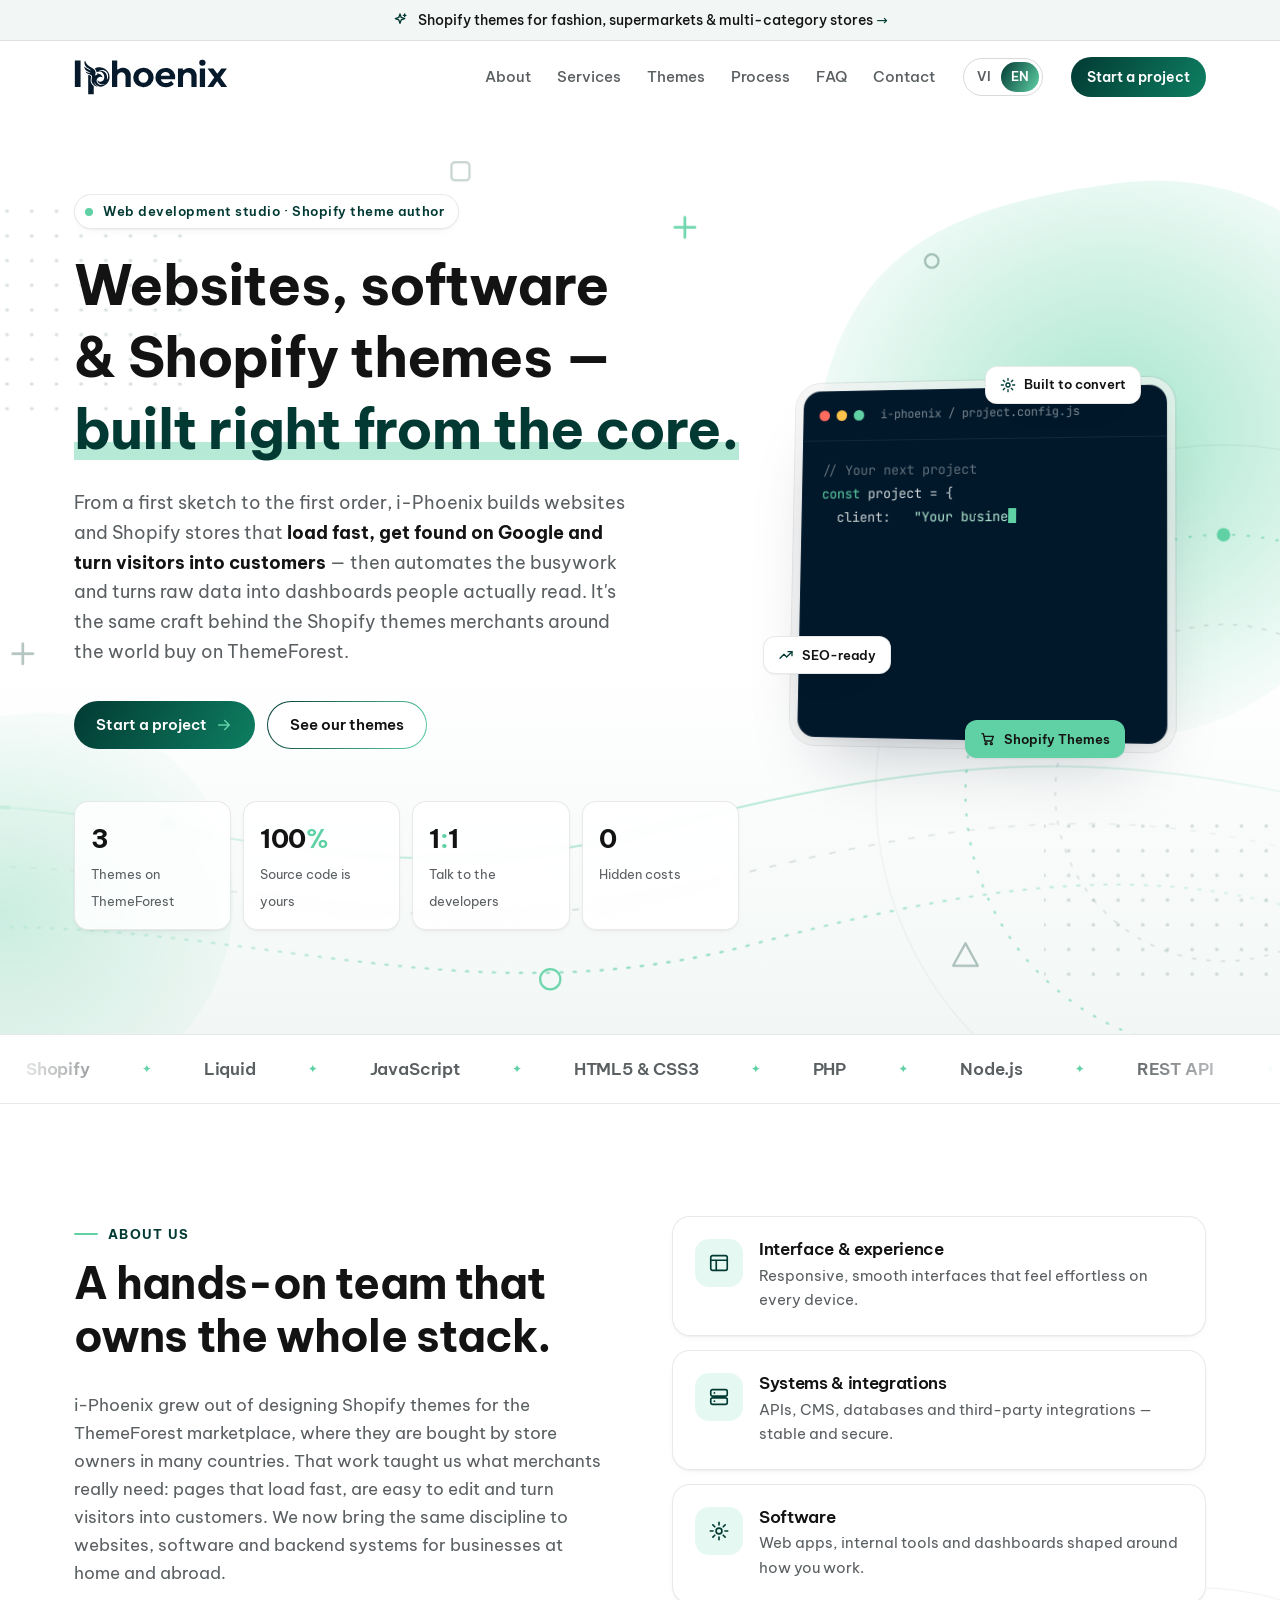
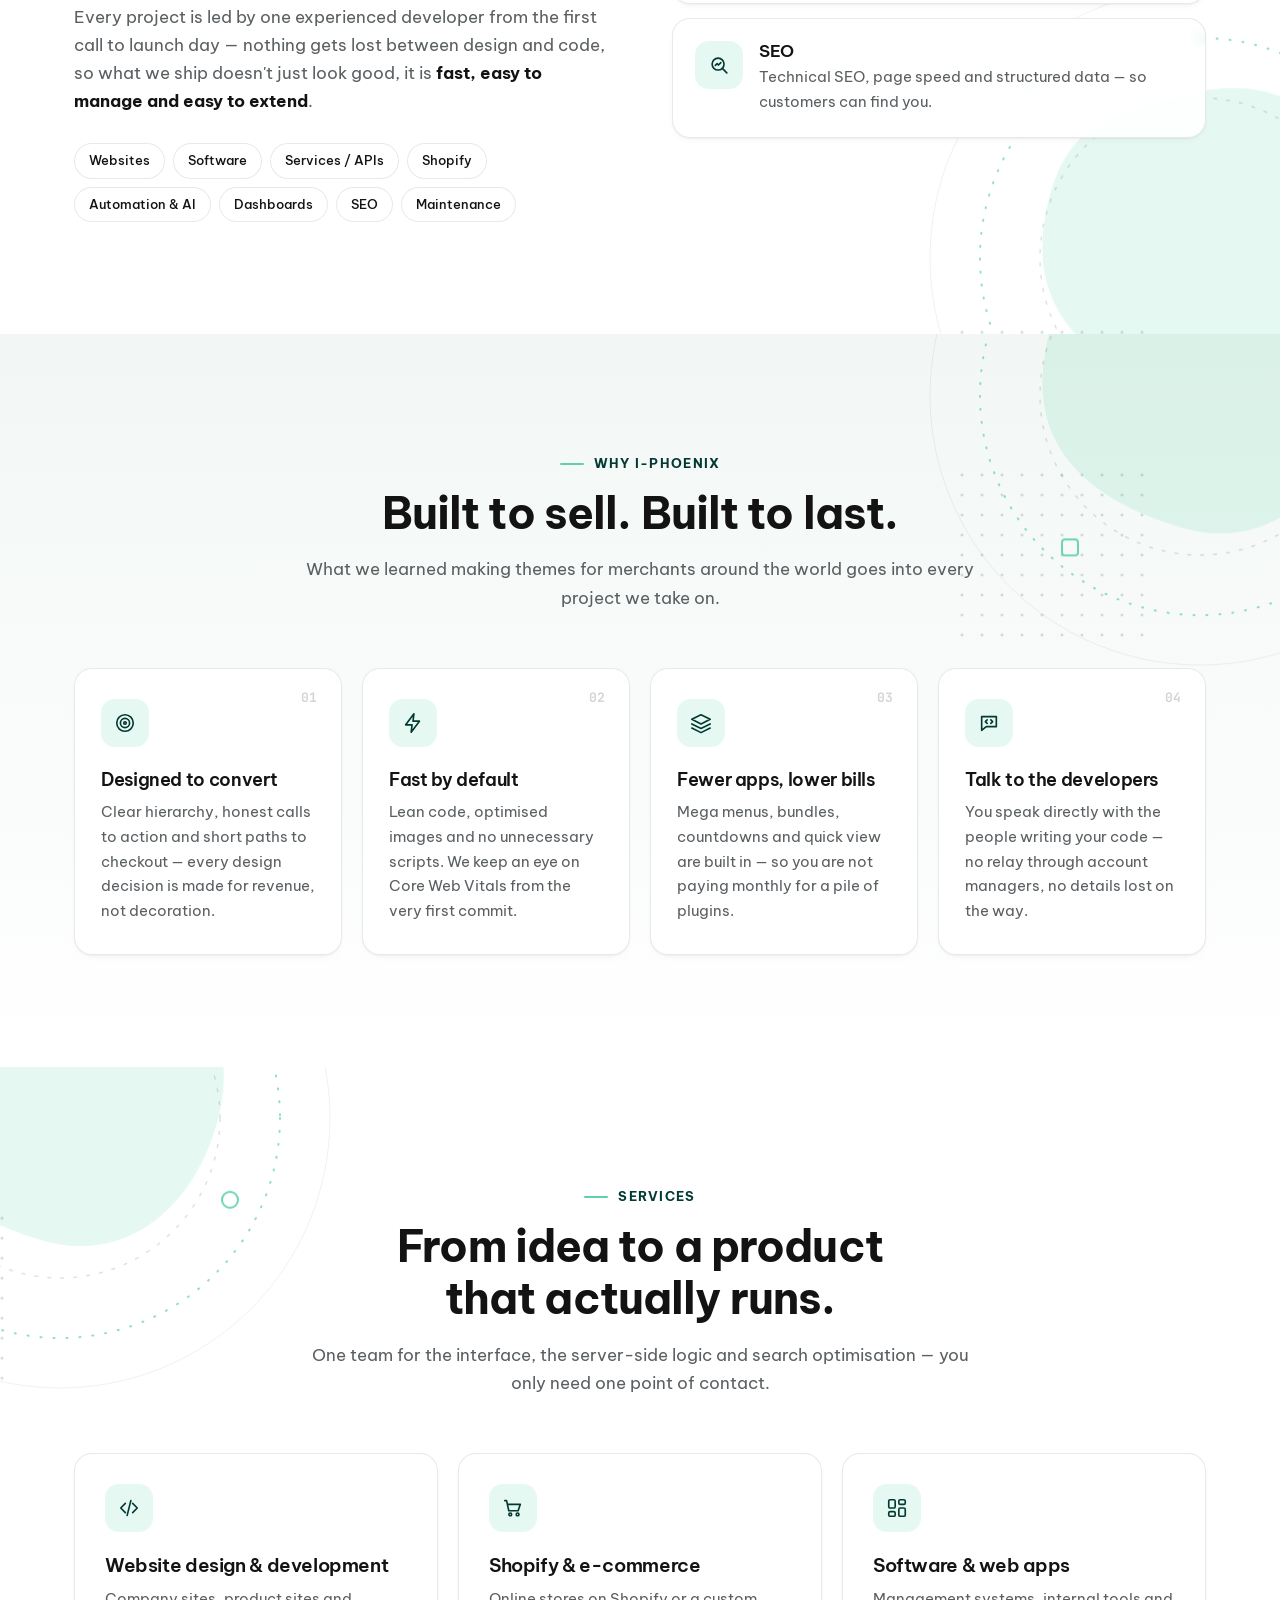
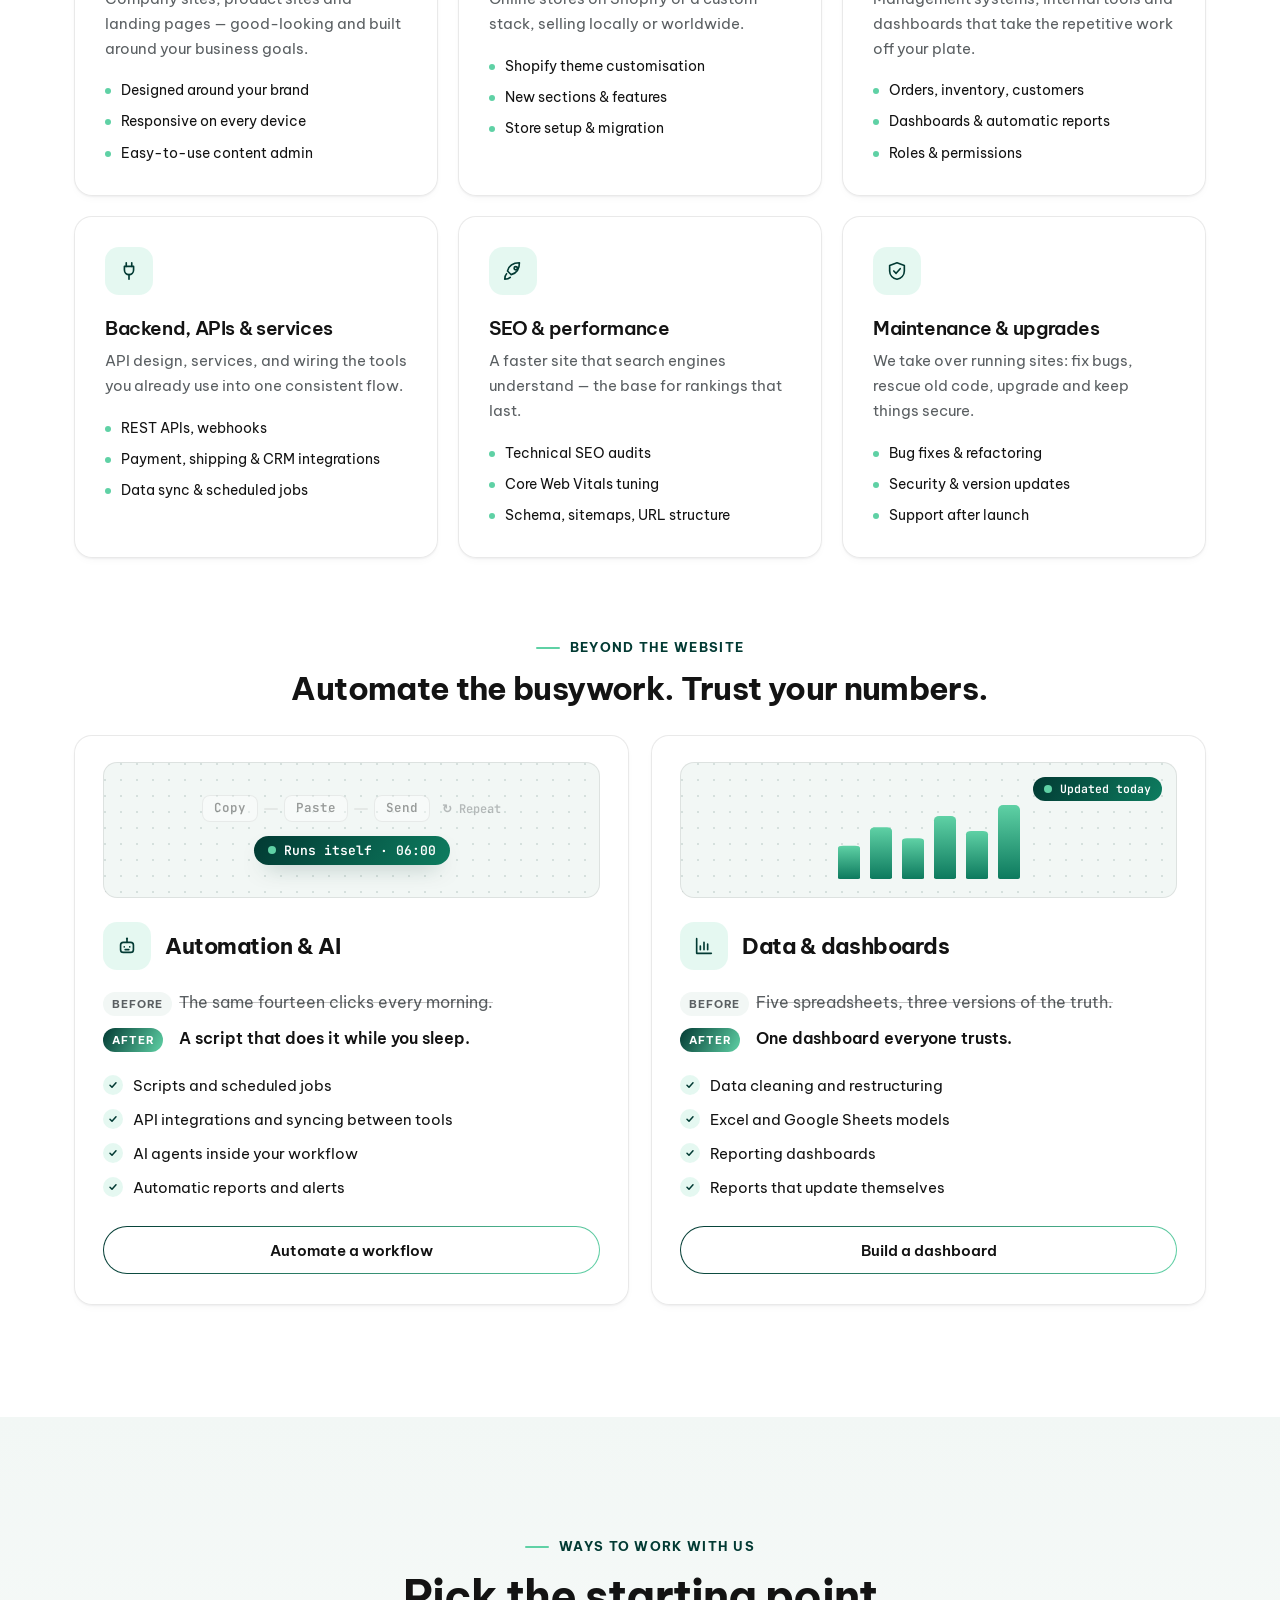
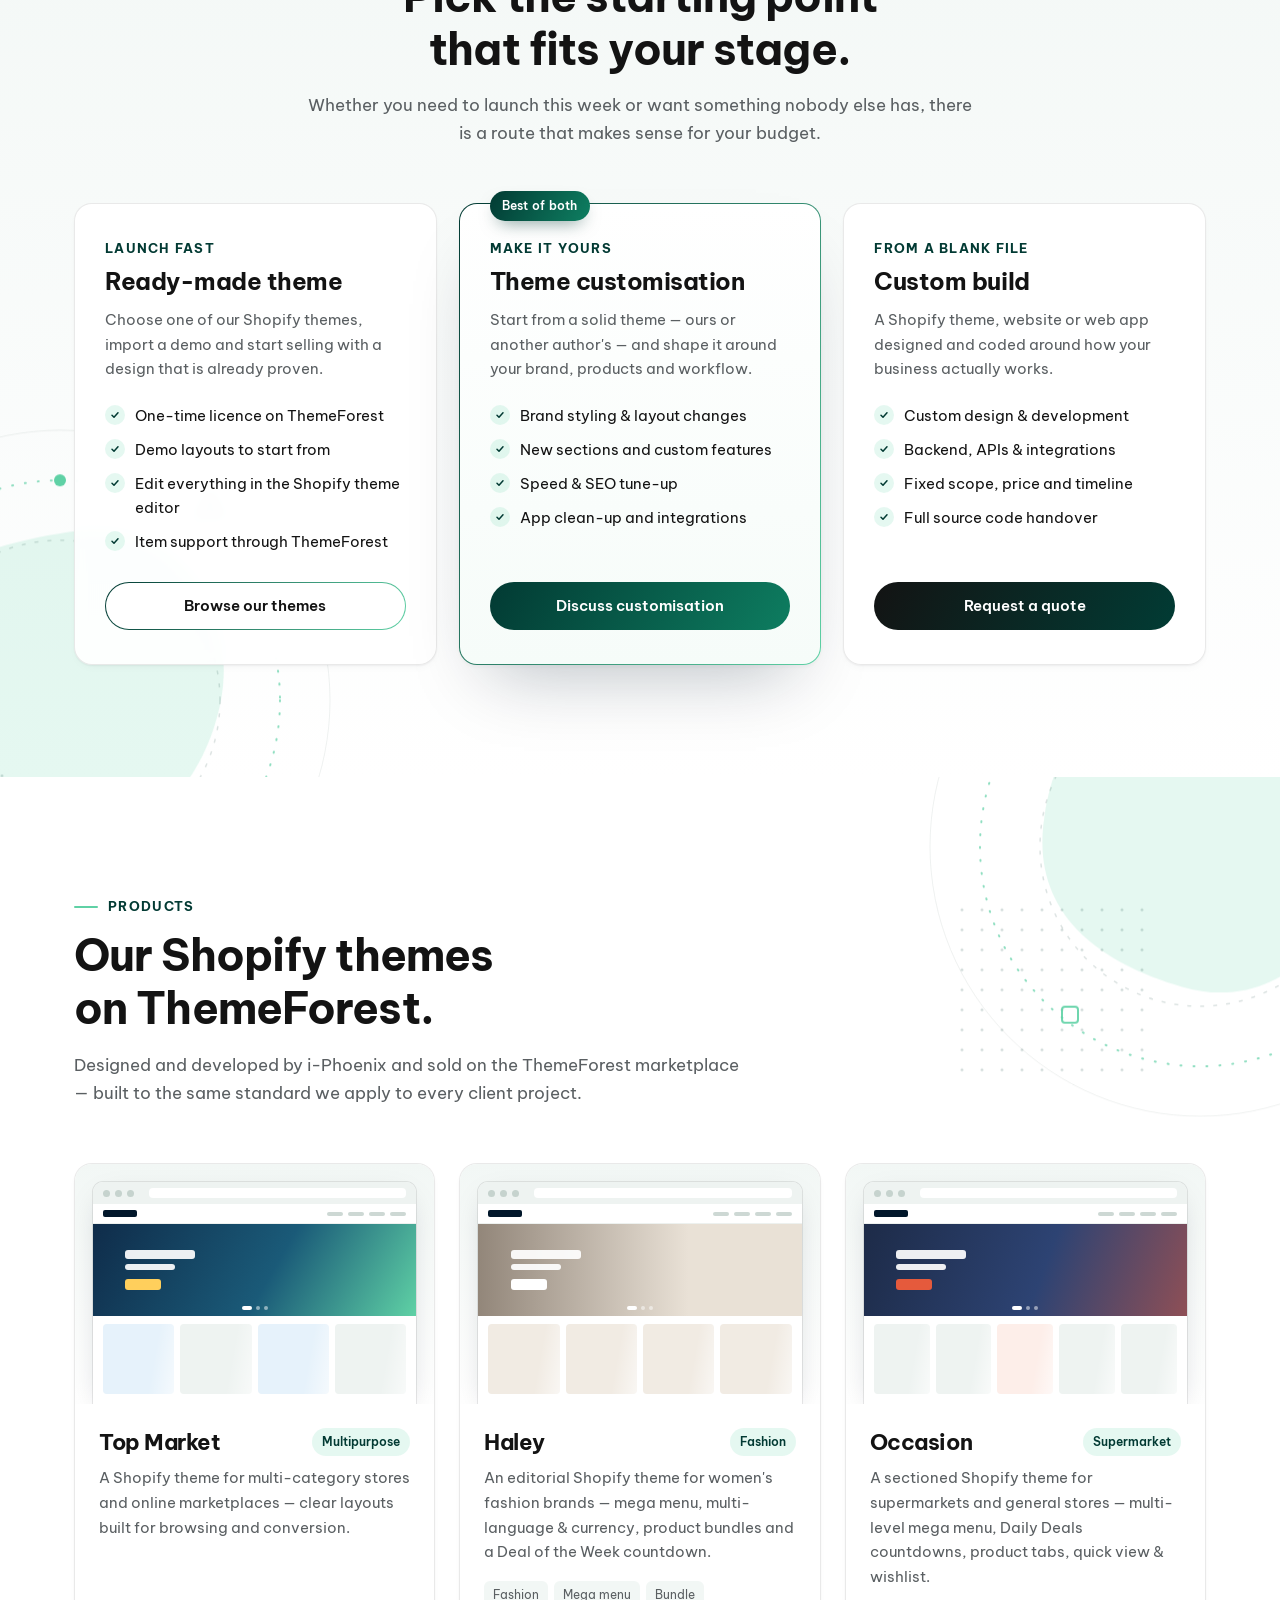
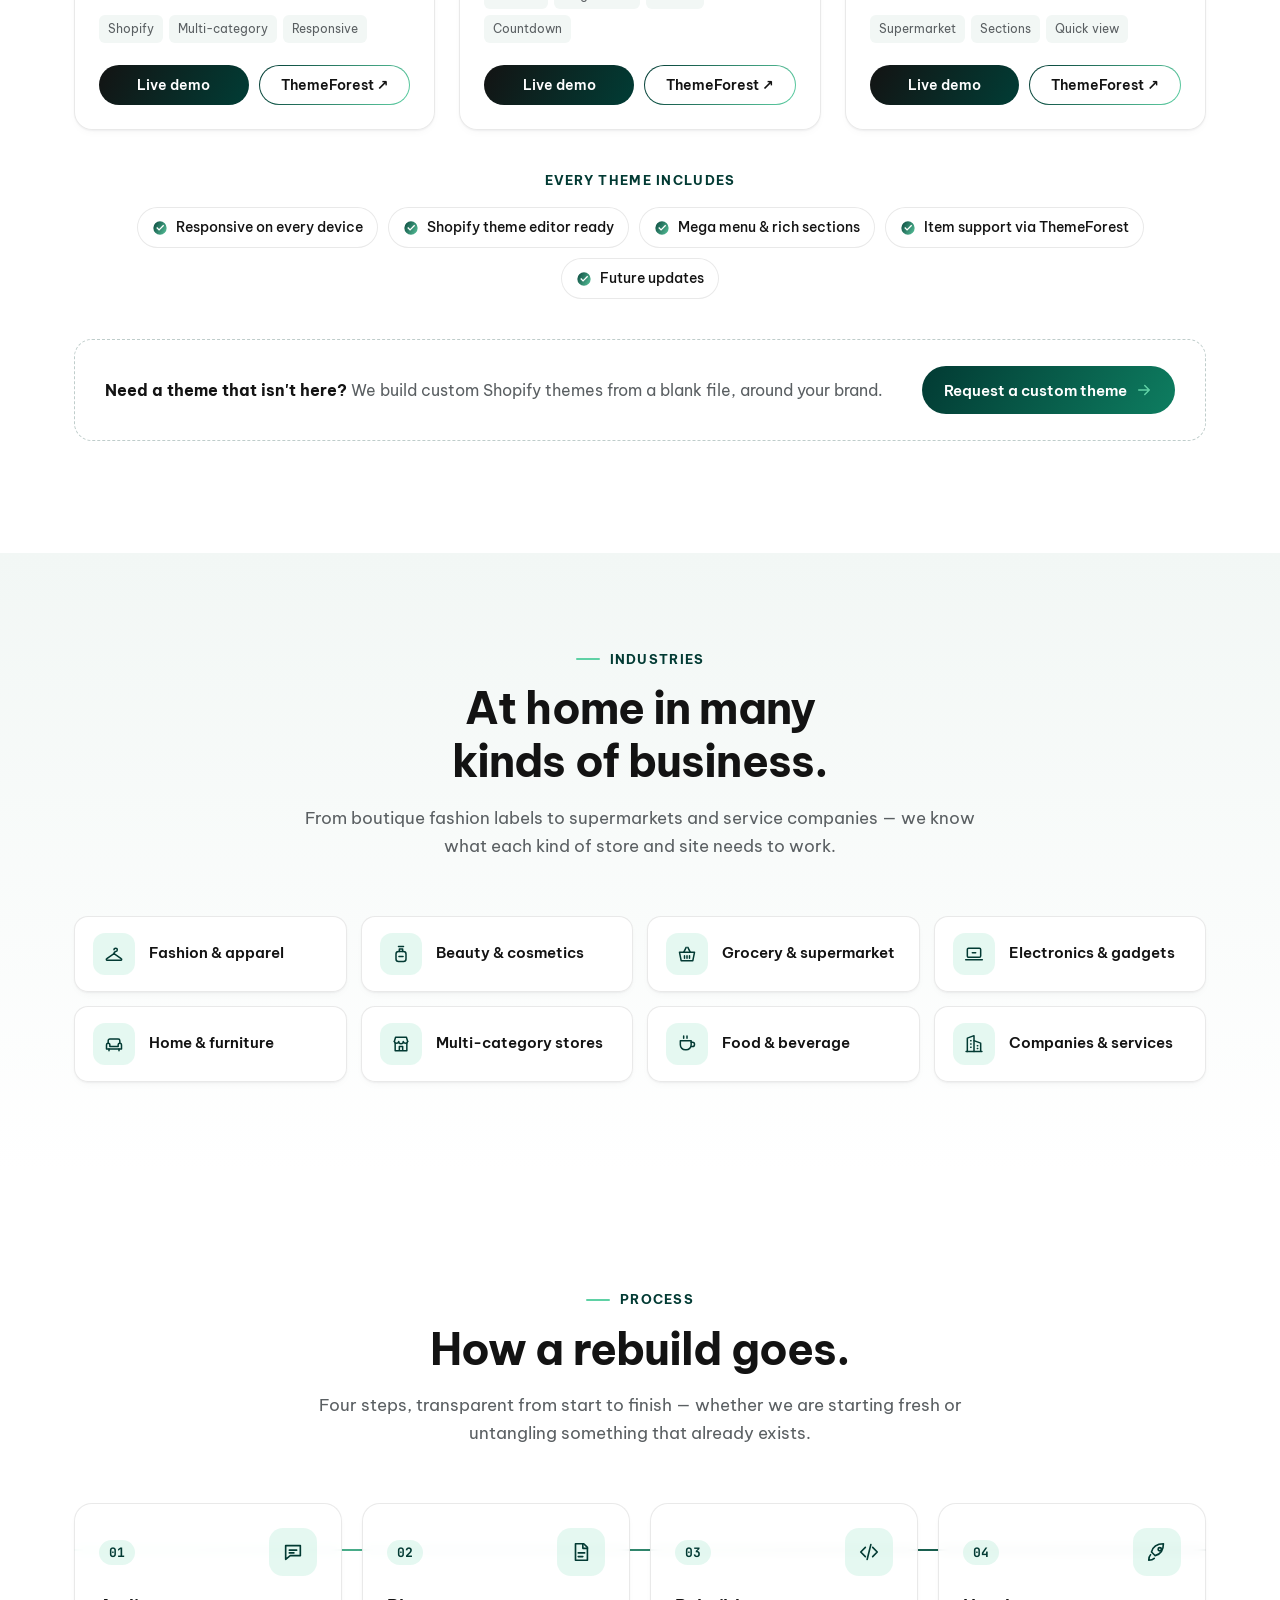
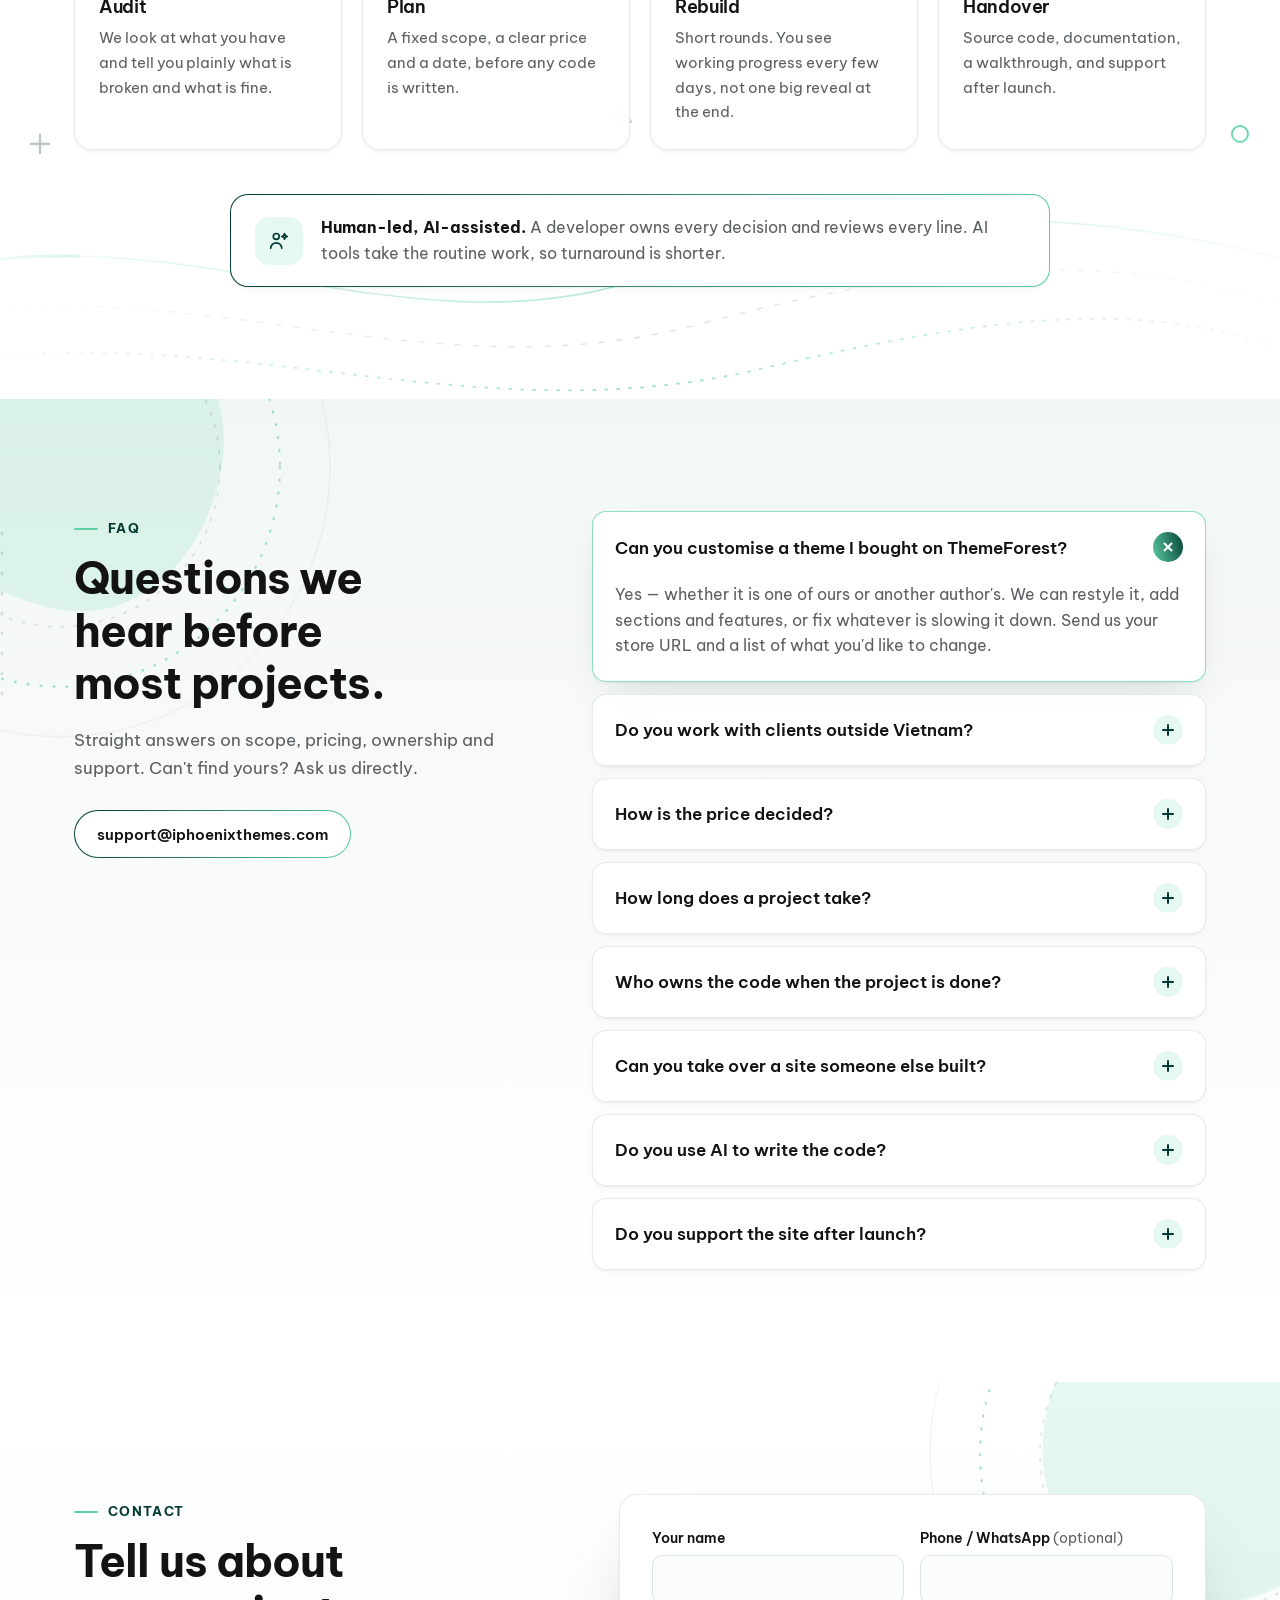
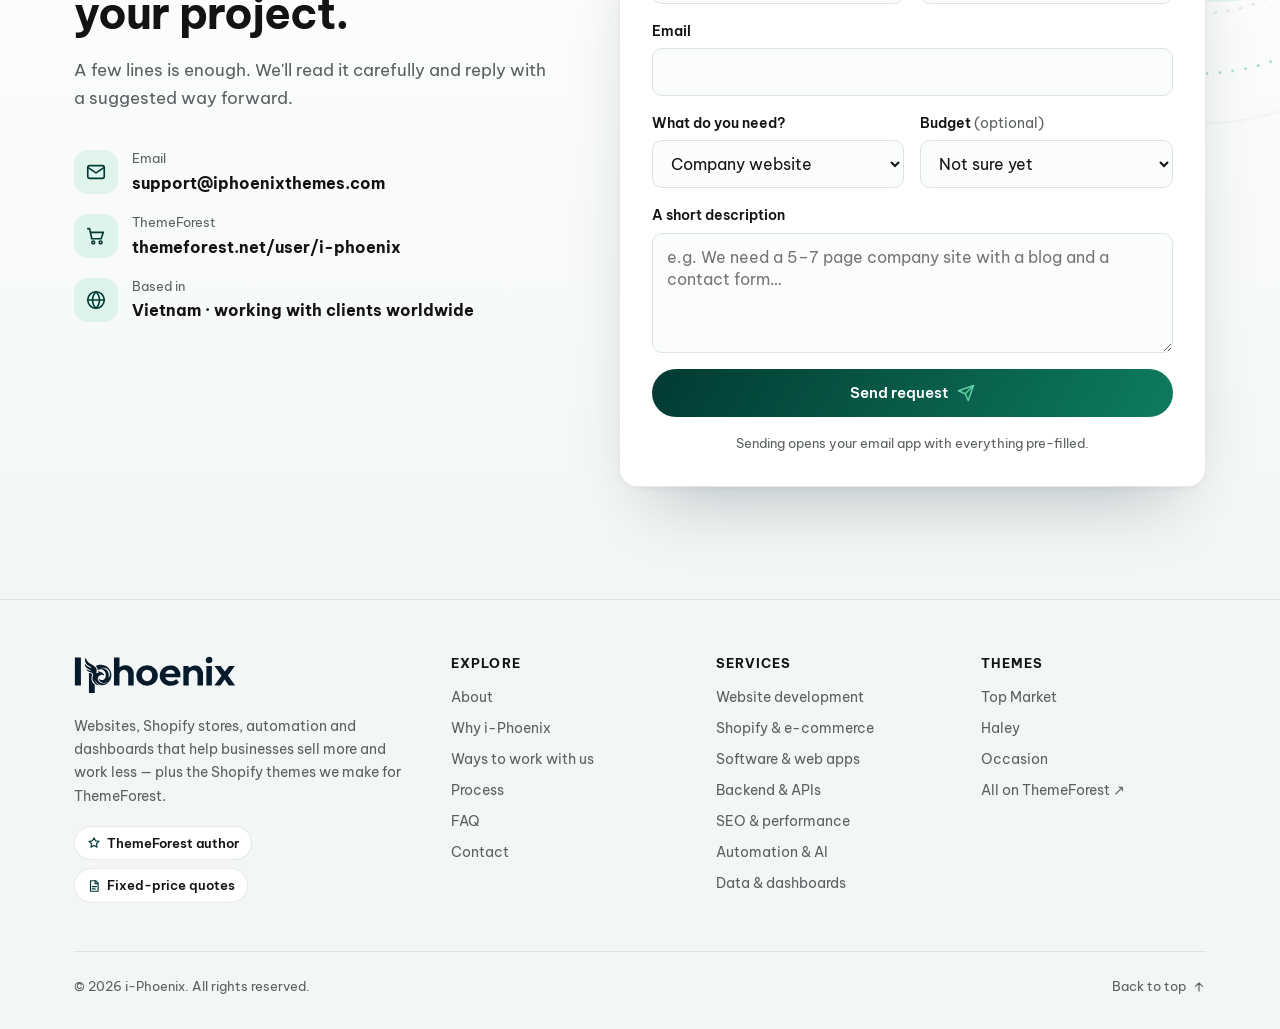
==== commit dc4c0378: "Use the new i-Phoenix wordmark logo and phoenix favicon Replace the old flame icon + text with the I" ====
--- a/index.html
+++ b/index.html
@@ -16,7 +16,7 @@
   <meta property="og:title" content="i-Phoenix — Web development, software & Shopify themes">
   <meta property="og:description" content="Websites, software, APIs, SEO and Shopify themes — built to load fast, rank well and sell, from first sketch to launch.">
   <meta property="og:url" content="https://iphoenixthemes.com/">
-  <link rel="icon" type="image/svg+xml" href="assets/img/logo.svg">
+  <link rel="icon" type="image/svg+xml" href="assets/img/favicon.svg">
   <link rel="preconnect" href="https://fonts.googleapis.com">
   <link rel="preconnect" href="https://fonts.gstatic.com" crossorigin>
   <link href="https://fonts.googleapis.com/css2?family=Be+Vietnam+Pro:wght@400;500;600;700&family=JetBrains+Mono:wght@400;700&display=swap" rel="stylesheet">
@@ -57,12 +57,7 @@
   <header class="site-header">
     <div class="container header-inner">
       <a class="brand" href="#top" aria-label="i-Phoenix — Home">
-        <svg class="brand-mark" viewBox="0 0 40 40" fill="none" aria-hidden="true">
-          <rect width="40" height="40" rx="11" fill="#023a33"/>
-          <path class="flame" d="M20 7c1.6 4.4 6.4 7.4 6.4 13.6a6.4 6.4 0 0 1-12.8 0c0-2.6 1.3-4.6 2.6-5.8.1 2.6 1 4 2.2 4.8-.4-5.2.4-9 1.6-12.6Z" fill="#5fd1a5"/>
-          <path d="M10 26c2.6 4.6 6 7 10 7s7.4-2.4 10-7" stroke="#f2f7f5" stroke-width="2.2" stroke-linecap="round"/>
-        </svg>
-        <b class="brand-name">i-Phoenix<span>.</span></b>
+        <img class="brand-logo" src="assets/img/logo.svg" alt="" width="154" height="36">
       </a>
 
       <button class="menu-toggle" type="button" aria-expanded="false" aria-controls="site-nav" aria-label="Open menu">
@@ -674,8 +669,7 @@
       <div class="footer-grid">
         <div>
           <a class="brand" href="#top">
-            <img class="brand-mark" src="assets/img/logo.svg" alt="" width="36" height="36">
-            <b class="brand-name">i-Phoenix<span>.</span></b>
+            <img class="brand-logo" src="assets/img/logo.svg" alt="i-Phoenix" width="162" height="38">
           </a>
           <p>Websites, Shopify stores, automation and dashboards that help businesses sell more and work less — plus the Shopify themes we make for ThemeForest.</p>
           <ul class="footer-badges">
--- a/assets/css/style.css
+++ b/assets/css/style.css
@@ -140,11 +140,9 @@
 .header-inner { display: flex; align-items: center; justify-content: space-between; gap: 24px; height: 72px; }
 
 .brand { display: inline-flex; align-items: center; gap: 10px; font-weight: 700; font-size: 19px; letter-spacing: -0.01em; color: var(--ink); }
-.brand-mark { width: 36px; height: 36px; flex: none; }
-.brand-mark .flame { transform-origin: 50% 80%; animation: flame 3.2s ease-in-out infinite; }
-.brand:hover .brand-mark .flame { animation-duration: .9s; }
-.brand-name { font-weight: inherit; }
-.brand-name span { color: var(--mint); }
+.brand-logo { display: block; width: auto; height: 36px; transition: transform .45s var(--ease-spring), opacity .3s; }
+.brand:hover .brand-logo { transform: translateY(-2px); opacity: .85; }
+.site-footer .brand-logo { height: 38px; }
 
 .nav { display: flex; align-items: center; gap: 28px; }
 .nav-links { display: flex; gap: 26px; font-size: 15px; font-weight: 500; }
@@ -815,7 +813,6 @@
 @keyframes shimmer { 0% { background-position: 150% 0; } 60%, 100% { background-position: -50% 0; } }
 @keyframes kenburns { from { transform: scale(1); } to { transform: scale(1.12) translate(-2%, -1%); } }
 @keyframes type-bar { 0% { transform: scaleX(0); } 25%, 85% { transform: scaleX(1); } 100% { transform: scaleX(0); } }
-@keyframes flame { 0%, 100% { transform: scale(1) rotate(0); } 30% { transform: scale(1.05, .95) rotate(-3deg); } 60% { transform: scale(.96, 1.06) rotate(2deg); } }
 @keyframes nav-in { from { opacity: 0; transform: translateY(-8px); } to { opacity: 1; transform: none; } }
 @keyframes viz-fade { 0%, 48% { opacity: 1; } 58%, 94% { opacity: .3; } 100% { opacity: 1; } }
 @keyframes viz-in { 0%, 50% { opacity: 0; transform: translateY(8px) scale(.94); } 60%, 94% { opacity: 1; transform: none; } 100% { opacity: 0; transform: translateY(8px) scale(.94); } }
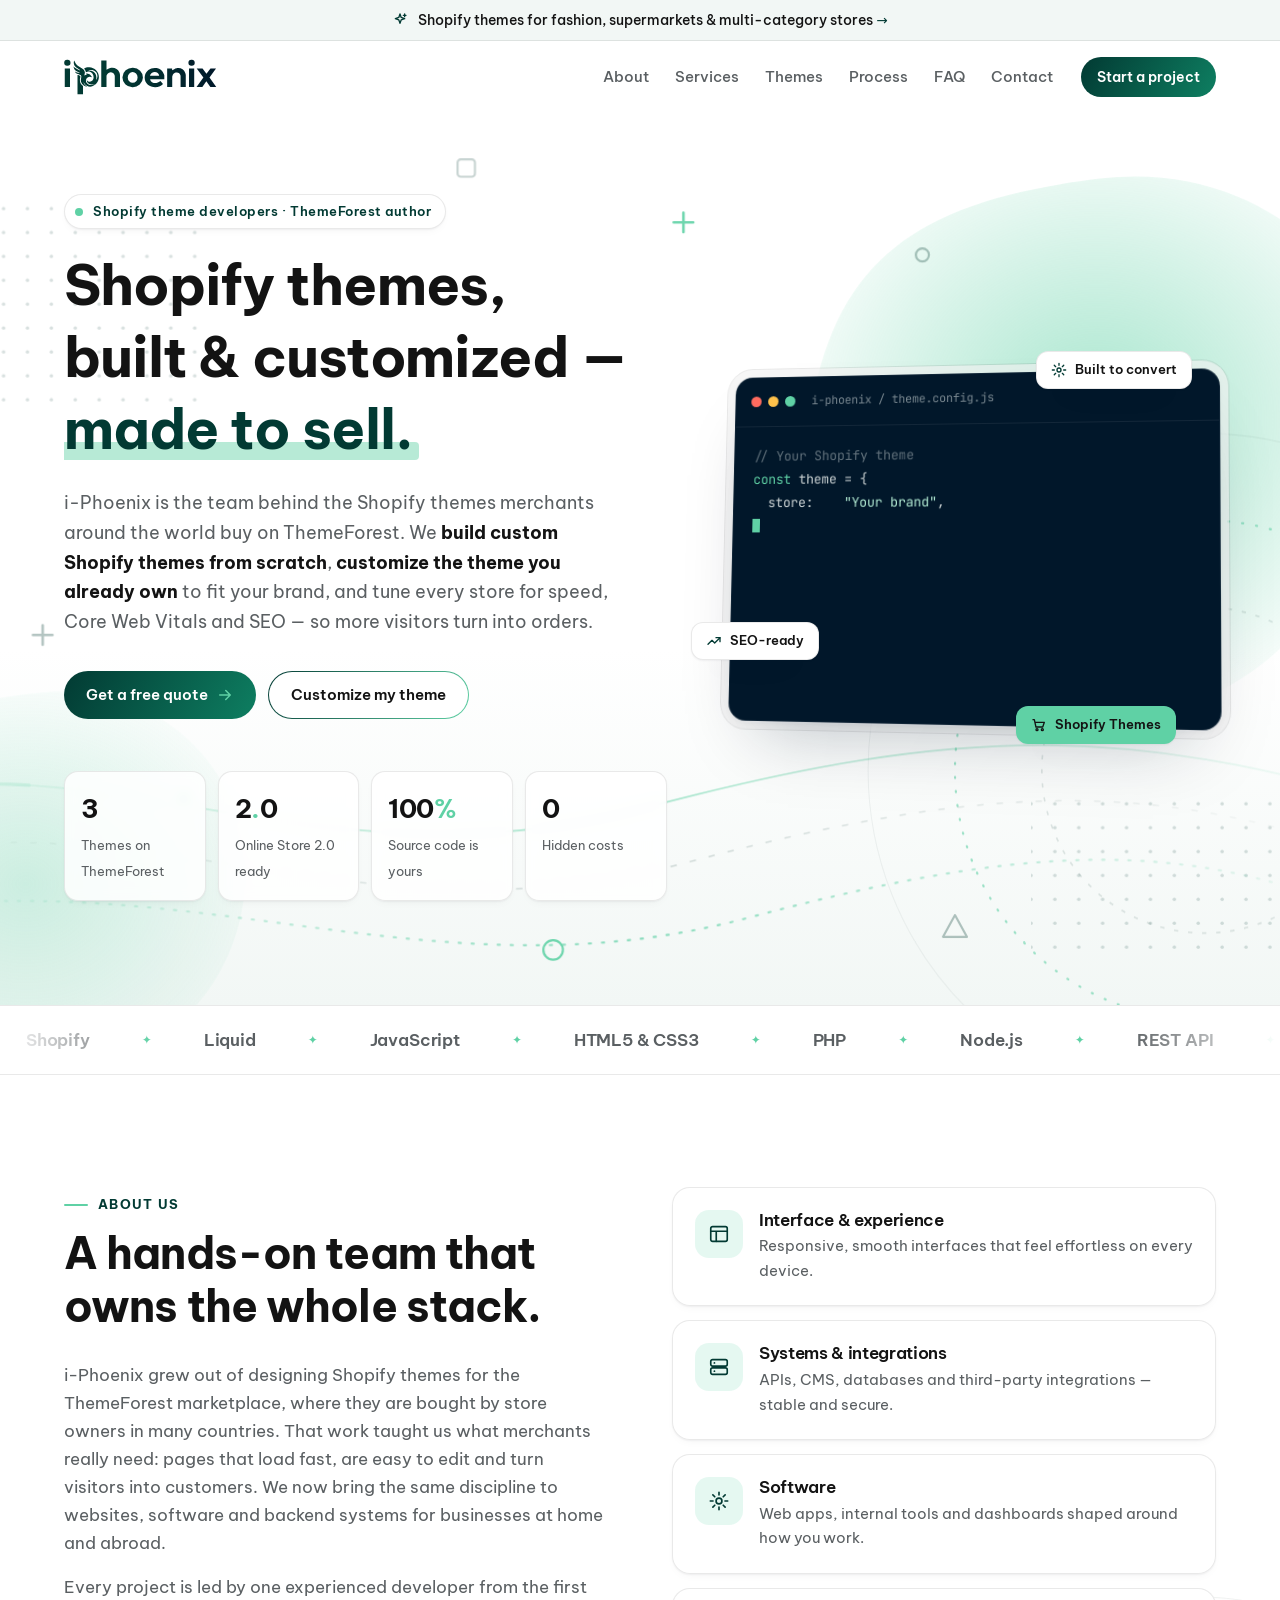
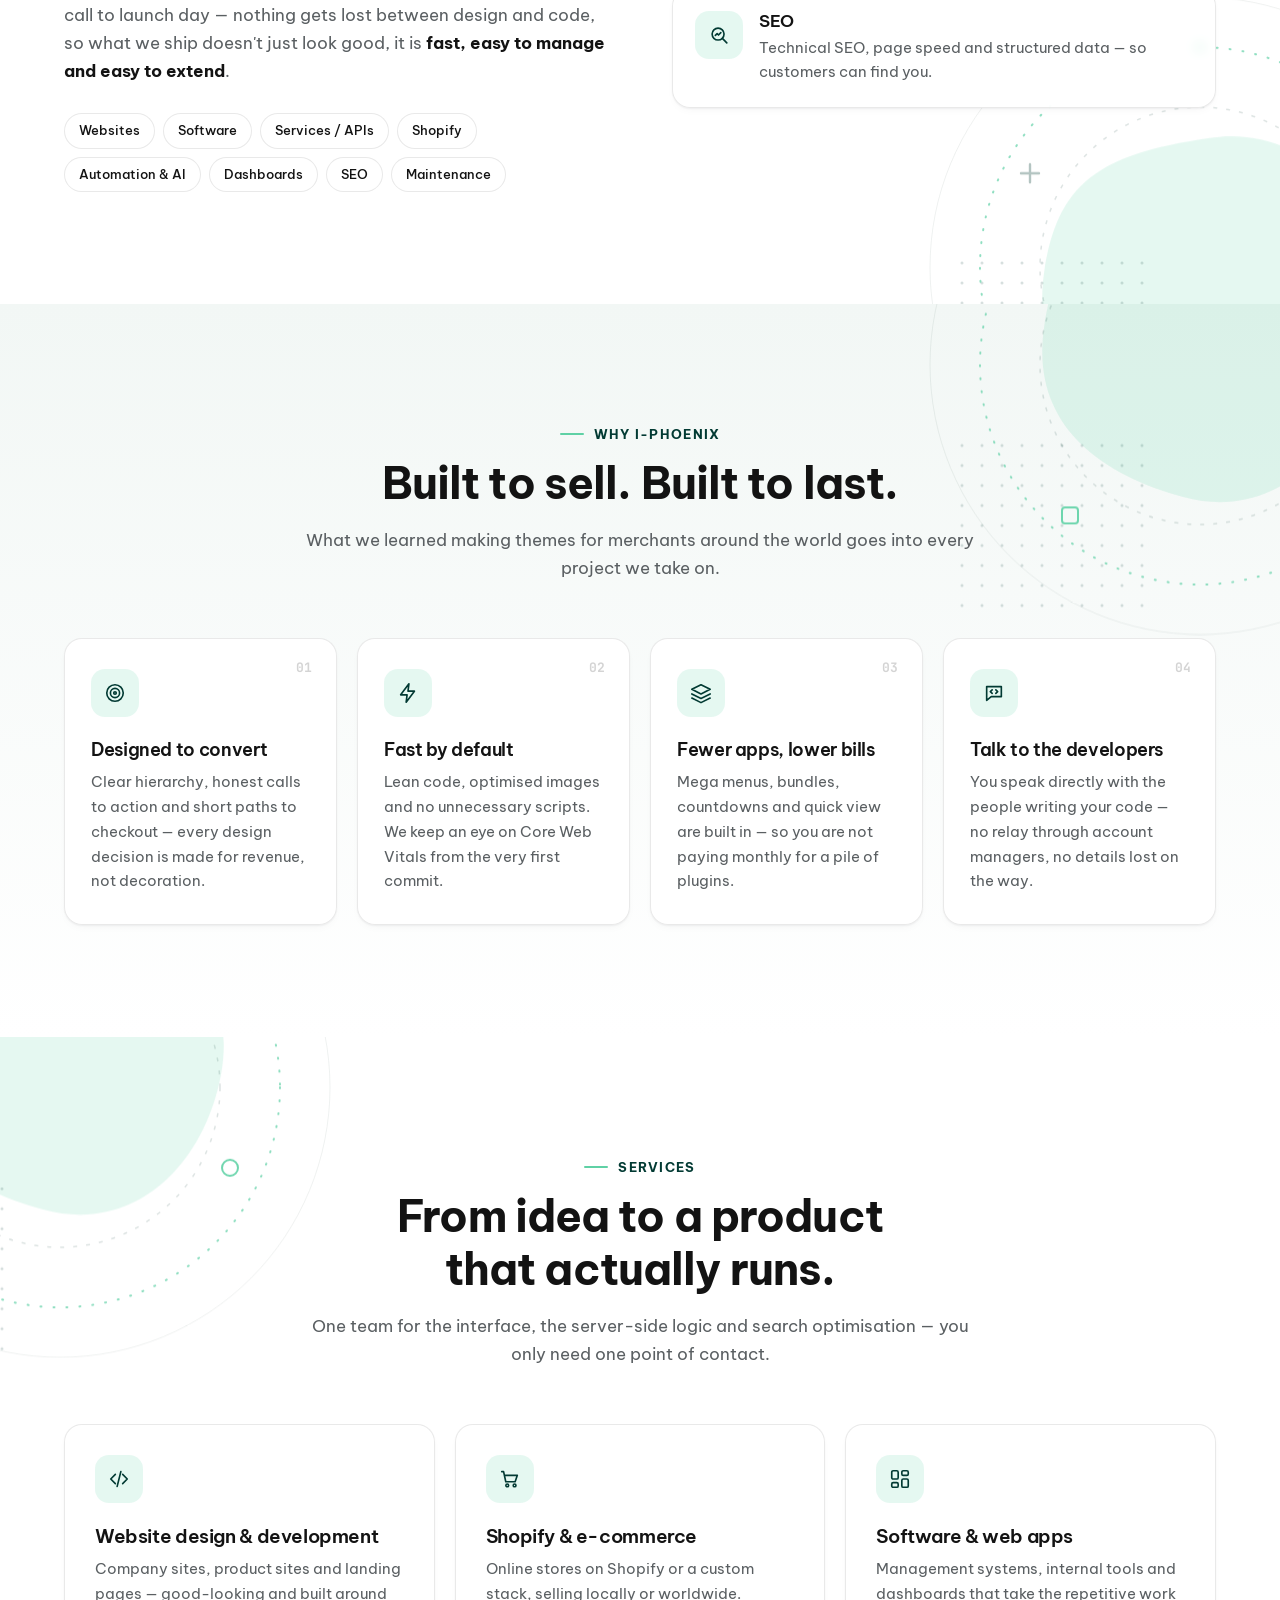
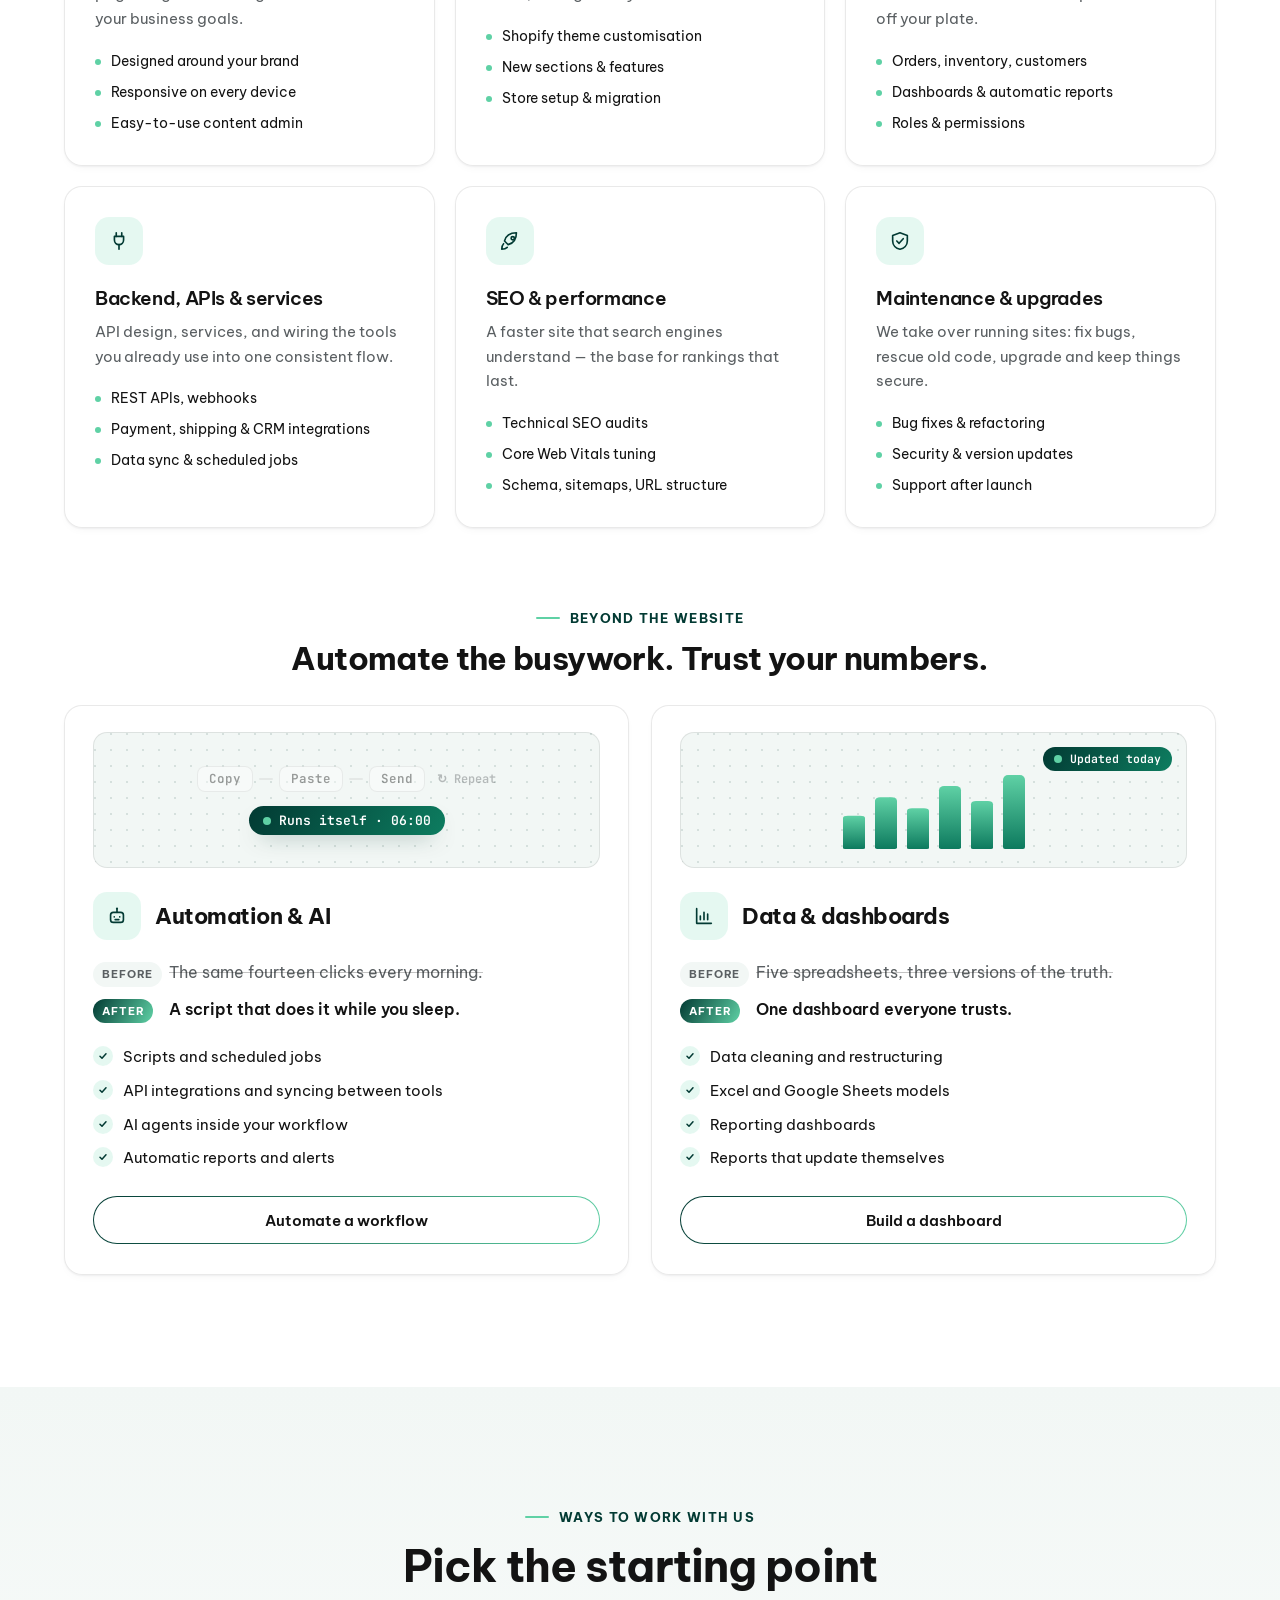
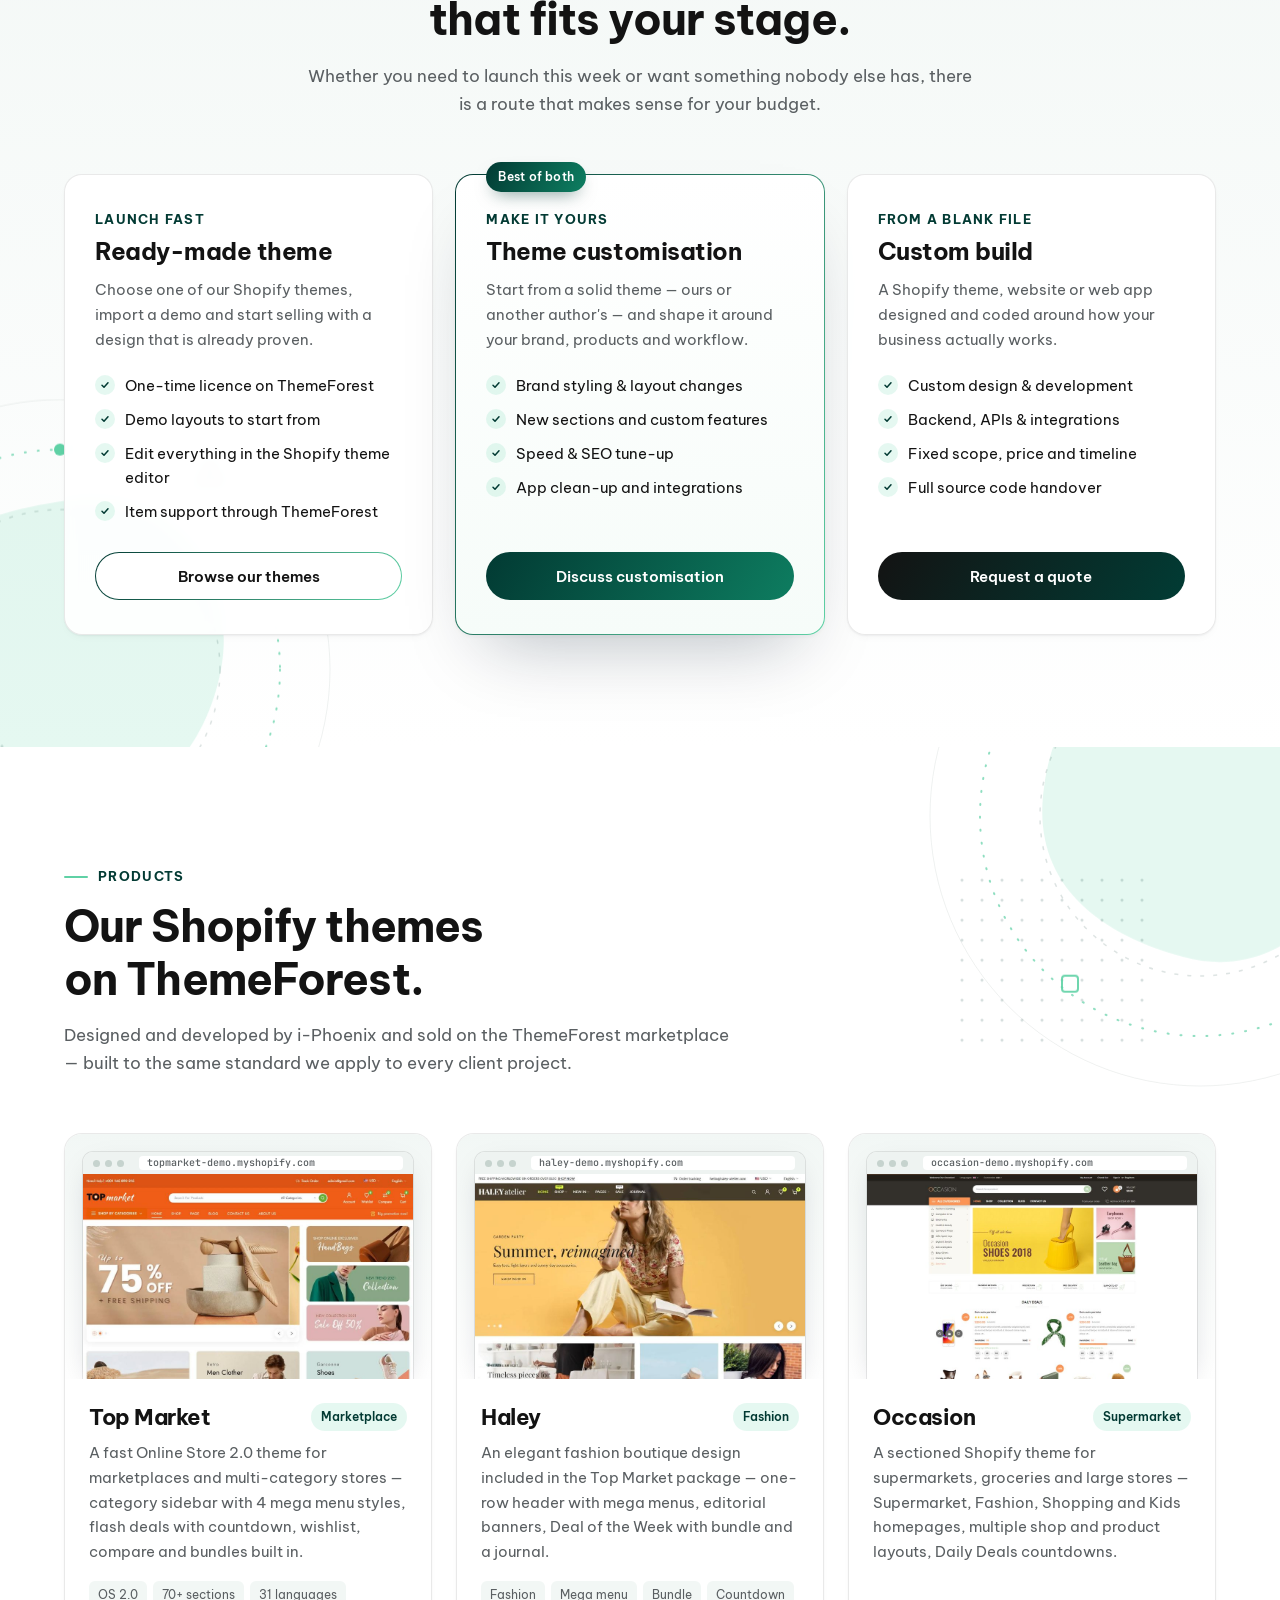
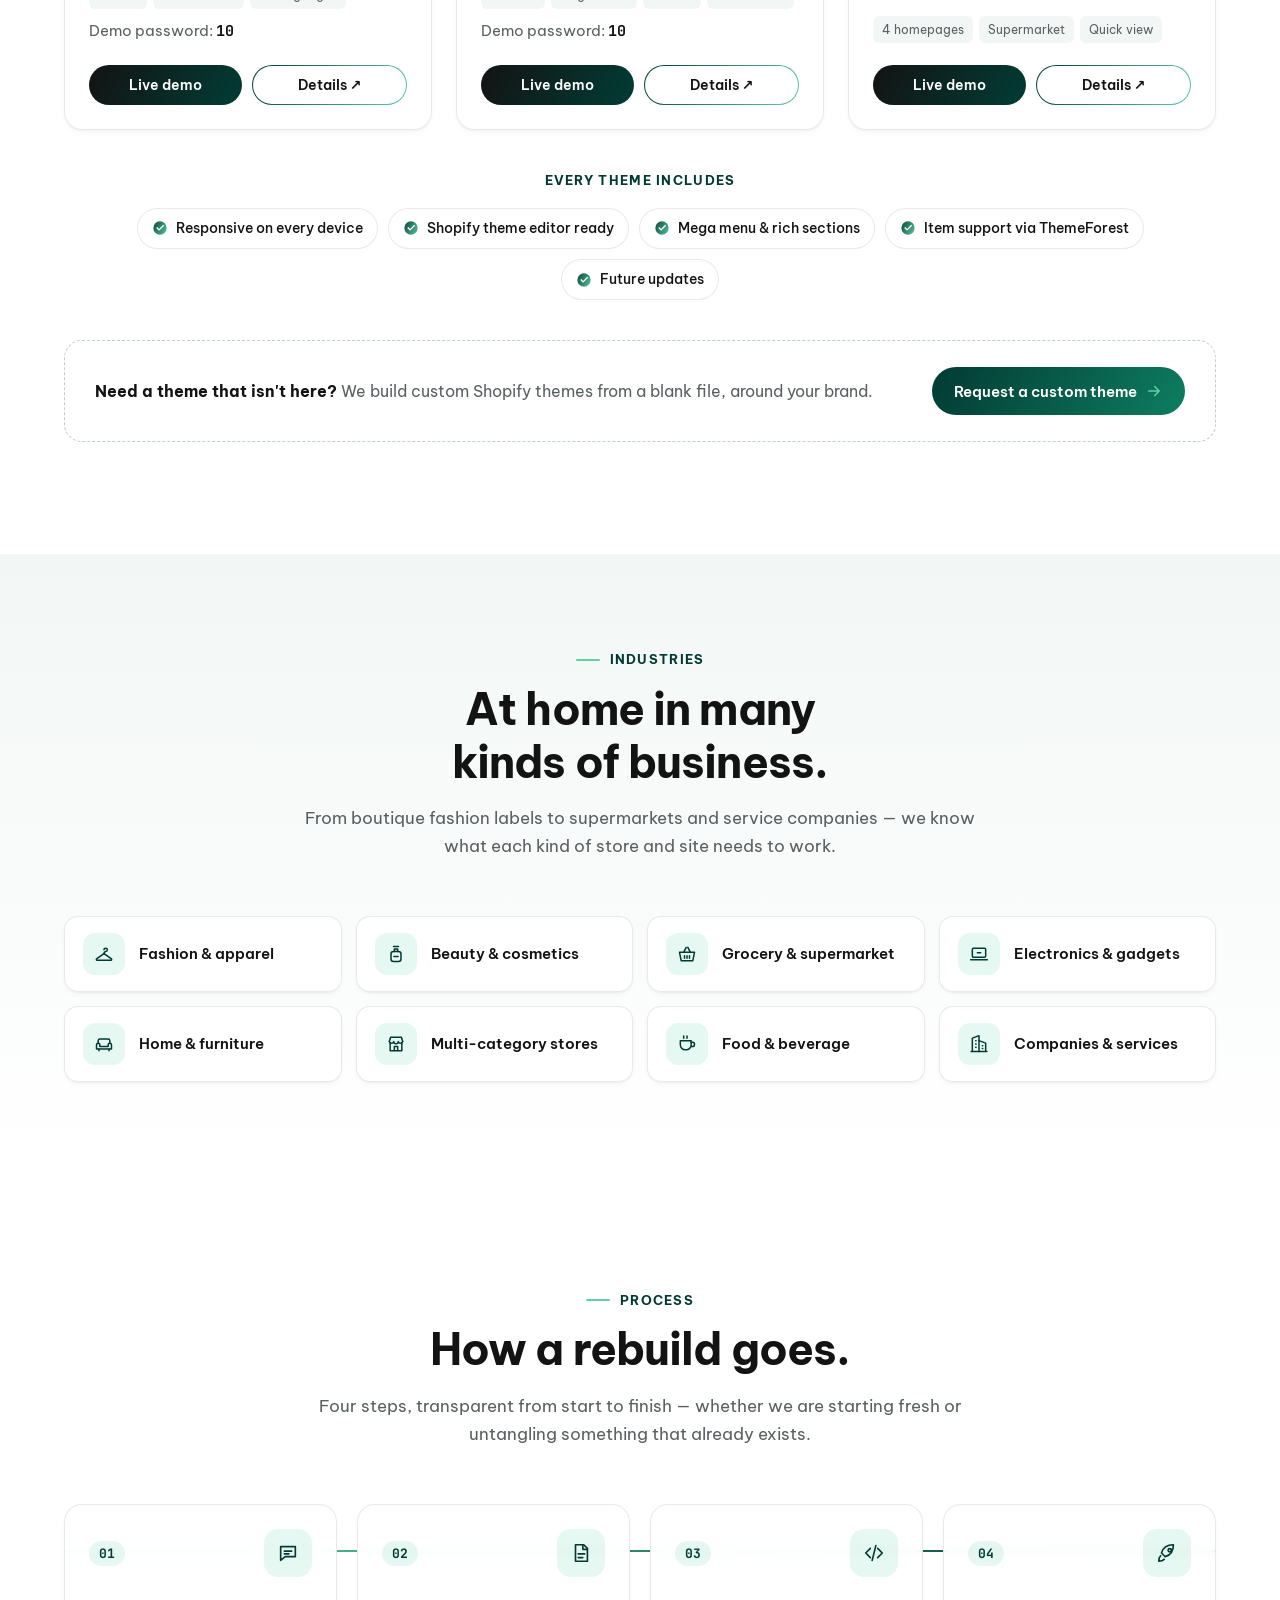
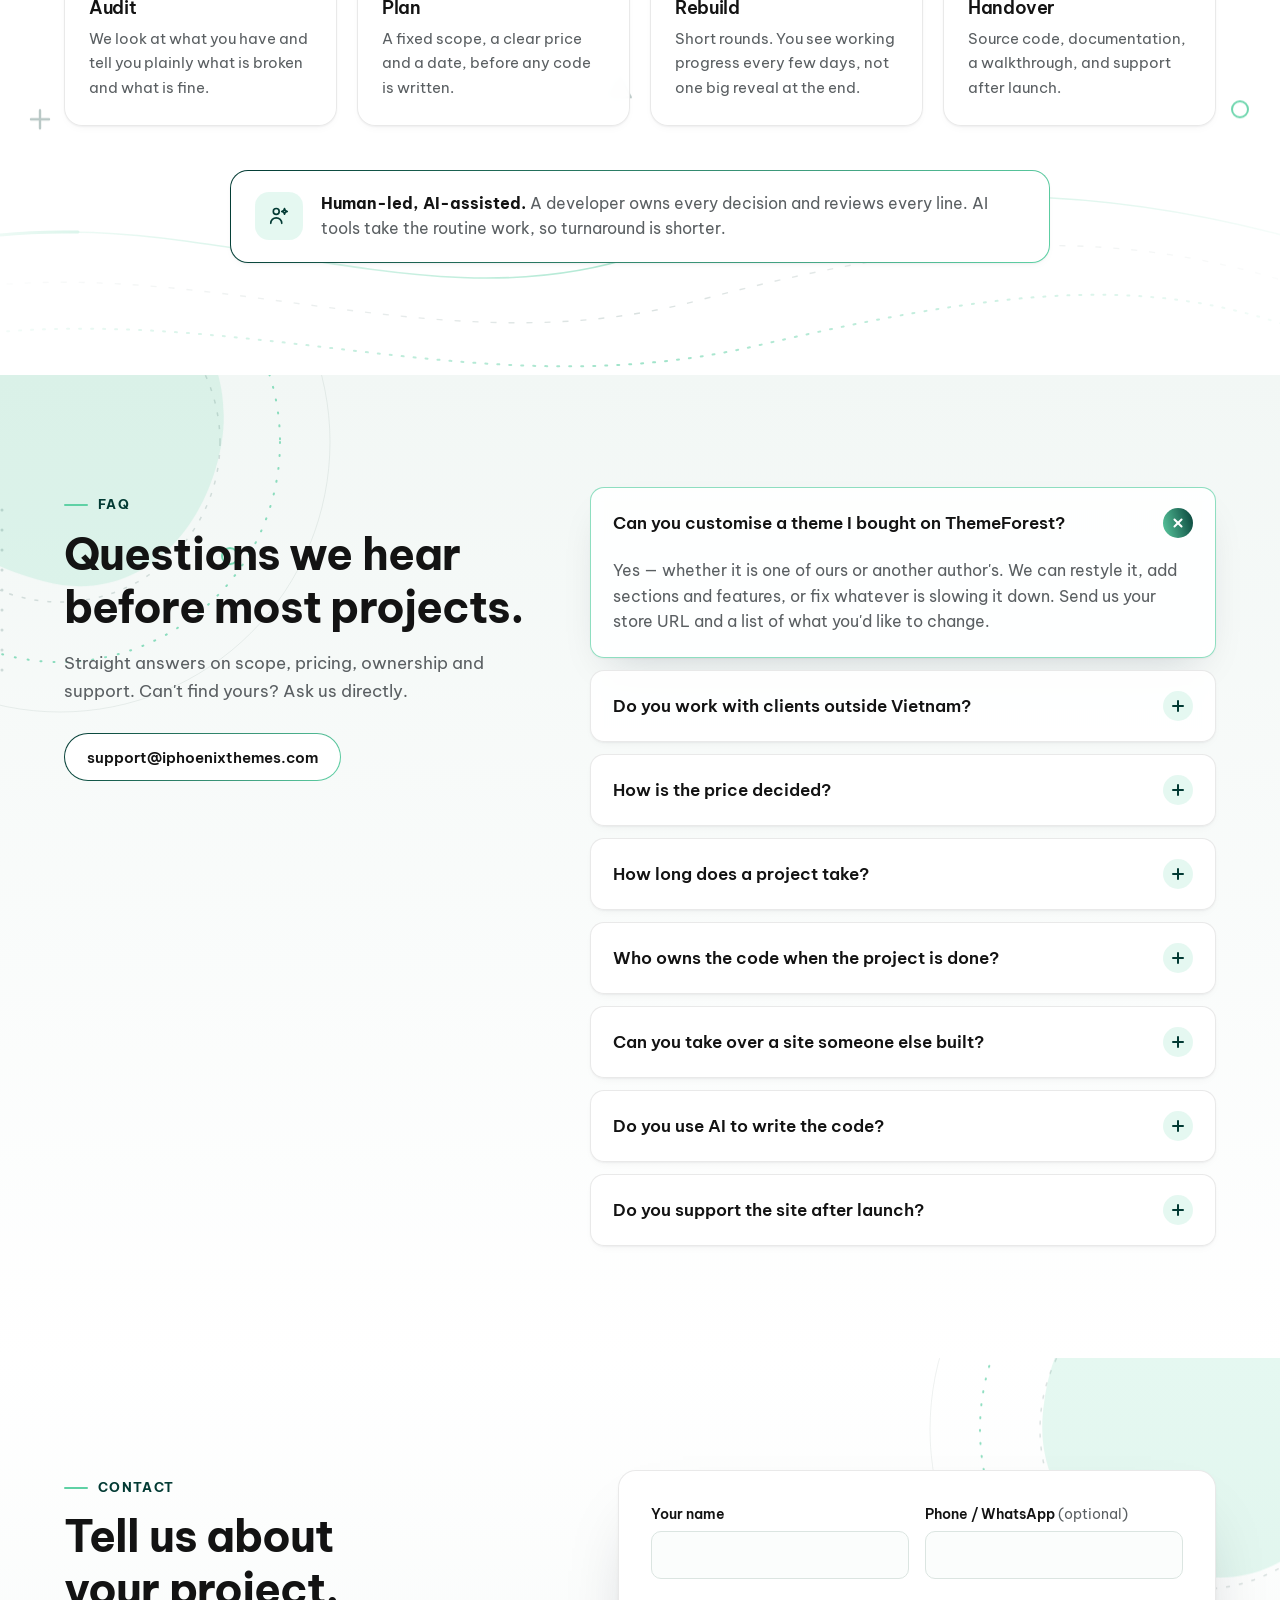
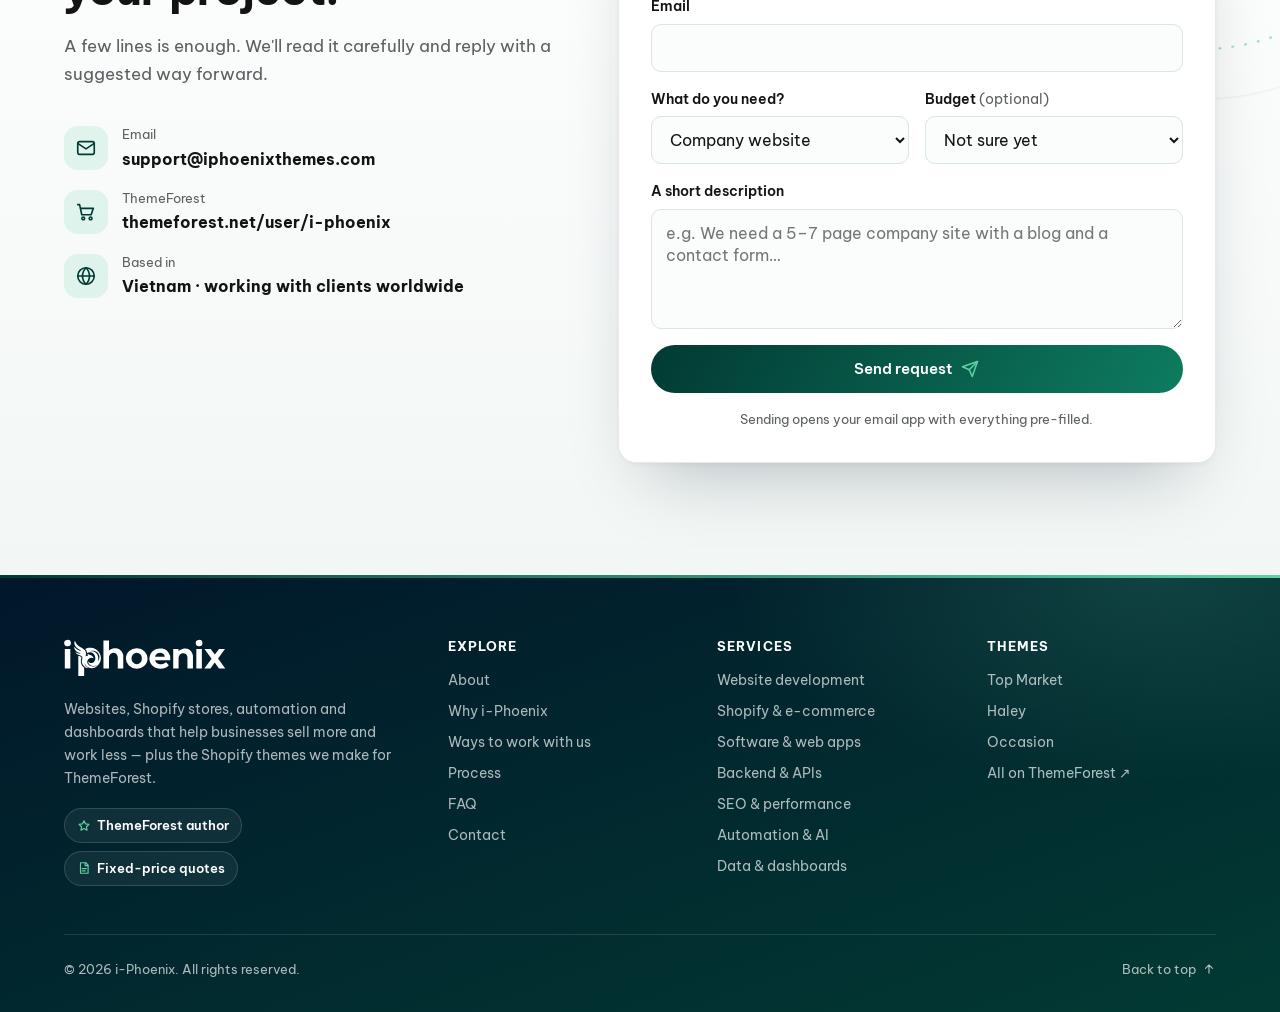
==== commit 33452067: "Retarget heroes by market, add real theme screenshots, dark footer - EN hero, title and meta focus o" ====
--- a/index.html
+++ b/index.html
@@ -3,8 +3,8 @@
 <head>
   <meta charset="utf-8">
   <meta name="viewport" content="width=device-width, initial-scale=1">
-  <title>i-Phoenix — Web development, software & Shopify themes</title>
-  <meta name="description" content="i-Phoenix builds fast, SEO-ready websites and Shopify stores, automates repetitive work with scripts and AI, and turns raw data into dashboards — plus Shopify themes sold on ThemeForest.">
+  <title>i-Phoenix — Shopify theme development & customization</title>
+  <meta name="description" content="Custom Shopify theme development and theme customization by i-Phoenix, a ThemeForest theme author. Online Store 2.0 sections, brand styling, speed and SEO tuning — full source code, fixed quotes.">
   <link rel="canonical" href="https://iphoenixthemes.com/">
   <link rel="alternate" hreflang="vi" href="https://iphoenixthemes.com/vi/">
   <link rel="alternate" hreflang="en" href="https://iphoenixthemes.com/">
@@ -13,15 +13,21 @@
   <meta property="og:type" content="website">
   <meta property="og:locale" content="en_US">
   <meta property="og:site_name" content="i-Phoenix">
-  <meta property="og:title" content="i-Phoenix — Web development, software & Shopify themes">
-  <meta property="og:description" content="Websites, software, APIs, SEO and Shopify themes — built to load fast, rank well and sell, from first sketch to launch.">
+  <meta property="og:title" content="i-Phoenix — Shopify theme development & customization">
+  <meta property="og:description" content="Custom Shopify themes and customization of the theme you already own — built by a ThemeForest theme author to load fast, rank well and sell.">
   <meta property="og:url" content="https://iphoenixthemes.com/">
   <link rel="icon" type="image/svg+xml" href="assets/img/favicon.svg">
   <link rel="preconnect" href="https://fonts.googleapis.com">
   <link rel="preconnect" href="https://fonts.gstatic.com" crossorigin>
   <link href="https://fonts.googleapis.com/css2?family=Be+Vietnam+Pro:wght@400;500;600;700&family=JetBrains+Mono:wght@400;700&display=swap" rel="stylesheet">
   <link rel="stylesheet" href="assets/css/style.css">
-  <script>document.documentElement.classList.add("js");</script>
+  <script>
+    document.documentElement.classList.add("js");
+    // Show the VI/EN switch only to visitors in Vietnam (by device time zone).
+    try {
+      if (/^Asia\/(Ho_Chi_Minh|Saigon)$/.test(Intl.DateTimeFormat().resolvedOptions().timeZone)) document.documentElement.classList.add("geo-vn");
+    } catch (e) {}
+  </script>
   <script src="assets/js/main.js" defer></script>
   <script type="application/ld+json">
   {
@@ -31,7 +37,7 @@
     "url": "https://iphoenixthemes.com/",
     "logo": "https://iphoenixthemes.com/assets/img/logo.svg",
     "email": "support@iphoenixthemes.com",
-    "knowsAbout": ["Web development", "Software development", "Shopify", "SEO", "API"],
+    "knowsAbout": ["Shopify theme development", "Shopify theme customization", "Shopify", "Liquid", "Online Store 2.0", "SEO"],
     "sameAs": ["https://themeforest.net/user/i-phoenix"]
   }
   </script>
@@ -75,7 +81,7 @@
           <a href="#faq">FAQ</a>
           <a href="#contact">Contact</a>
         </div>
-        <div class="lang-switch" aria-label="Language">
+        <div class="lang-switch" data-geo="vn" aria-label="Language">
           <a href="vi/" hreflang="vi" lang="vi">VI</a>
           <a href="./" aria-current="page" hreflang="en" lang="en">EN</a>
         </div>
@@ -90,42 +96,42 @@
 
       <div class="container hero-grid">
         <div data-stagger="0.12">
-          <span class="eyebrow reveal">Web development studio · Shopify theme author</span>
+          <span class="eyebrow reveal">Shopify theme developers · ThemeForest author</span>
           <h1>
-            <span class="line"><span>Websites, software</span></span>
-            <span class="line"><span>&amp; Shopify themes —</span></span>
-            <span class="line"><span><em>built right from the core.</em></span></span>
+            <span class="line"><span>Shopify themes,</span></span>
+            <span class="line"><span>built &amp; customized —</span></span>
+            <span class="line"><span><em>made to sell.</em></span></span>
           </h1>
-          <p class="hero-lead reveal">From a first sketch to the first order, i-Phoenix builds websites and Shopify stores that <strong>load fast, get found on Google and turn visitors into customers</strong> — then automates the busywork and turns raw data into dashboards people actually read. It's the same craft behind the Shopify themes merchants around the world buy on ThemeForest.</p>
+          <p class="hero-lead reveal">i-Phoenix is the team behind the Shopify themes merchants around the world buy on ThemeForest. We <strong>build custom Shopify themes from scratch</strong>, <strong>customize the theme you already own</strong> to fit your brand, and tune every store for speed, Core Web Vitals and SEO — so more visitors turn into orders.</p>
           <div class="hero-actions reveal">
             <a class="btn btn-primary magnetic" href="#contact">
-              Start a project
+              Get a free quote
               <svg viewBox="0 0 24 24" fill="none" stroke="currentColor" stroke-width="2" stroke-linecap="round" stroke-linejoin="round" aria-hidden="true"><path d="M5 12h14M13 6l6 6-6 6"/></svg>
             </a>
-            <a class="btn btn-outline" href="#themes">See our themes</a>
+            <a class="btn btn-outline" href="#paths">Customize my theme</a>
           </div>
           <div class="hero-stats reveal">
             <div><strong data-count="3">3</strong><span>Themes on ThemeForest</span></div>
+            <div><strong>2<i>.</i>0</strong><span>Online Store 2.0 ready</span></div>
             <div><strong><span data-count="100">100</span><i>%</i></strong><span>Source code is yours</span></div>
-            <div><strong>1<i>:</i>1</strong><span>Talk to the developers</span></div>
             <div><strong data-count="0">0</strong><span>Hidden costs</span></div>
           </div>
         </div>
 
         <div class="hero-visual reveal zoom" style="--d:.3s">
           <div class="code-card">
-            <div class="code-bar" aria-hidden="true"><i></i><i></i><i></i><b>i-phoenix / project.config.js</b></div>
-<pre class="code-body" data-type aria-label="Example project configuration"><span class="c-c">// Your next project</span>
-<span class="c-k">const</span> project = {
-  client:   <span class="c-s">"Your business"</span>,
-  frontend: <span class="c-s">"responsive, smooth, fast"</span>,
-  backend:  <span class="c-s">"API · services · CMS"</span>,
+            <div class="code-bar" aria-hidden="true"><i></i><i></i><i></i><b>i-phoenix / theme.config.js</b></div>
+<pre class="code-body" data-type aria-label="Example Shopify theme configuration"><span class="c-c">// Your Shopify theme</span>
+<span class="c-k">const</span> theme = {
+  store:    <span class="c-s">"Your brand"</span>,
+  base:     <span class="c-s">"Online Store 2.0"</span>,
+  sections: <span class="c-s">"custom · drag &amp; drop"</span>,
+  speed:    <span class="c-s">"Core Web Vitals"</span>,
   seo:      <span class="c-k">true</span>,
-  support:  <span class="c-s">"after launch"</span>,
 };
 
-<span class="c-f">build</span>(project).<span class="c-f">then</span>(<span class="c-f">launch</span>);
-<span class="c-c">// ✓ Live and running</span></pre>
+<span class="c-f">customize</span>(theme).<span class="c-f">then</span>(<span class="c-f">launch</span>);
+<span class="c-c">// ✓ Live on Shopify</span></pre>
           </div>
           <span class="float-chip chip-1" aria-hidden="true">
             <svg viewBox="0 0 24 24" fill="none" stroke="currentColor" stroke-width="2" stroke-linecap="round"><circle cx="12" cy="12" r="3"/><path d="M12 2v3M12 19v3M2 12h3M19 12h3M4.9 4.9 7 7M17 17l2.1 2.1M4.9 19.1 7 17M17 7l2.1-2.1"/></svg>
@@ -390,61 +396,57 @@
 
         <div class="themes" data-stagger="0.12">
           <article class="theme reveal" data-tilt="5">
-            <div class="mock mock--topmarket" aria-hidden="true">
+            <a class="mock" href="https://topmarket-demo.myshopify.com/" target="_blank" rel="noopener" tabindex="-1">
               <div class="mock-window">
-                <div class="mock-bar"><i></i><i></i><i></i><b></b></div>
-                <div class="mock-nav"><span class="logo"></span><span class="links"><i></i><i></i><i></i><i></i></span></div>
-                <div class="mock-hero"><div class="bg"></div><div class="copy"><i></i><i></i><b></b></div><div class="mock-dots"><i></i><i></i><i></i></div></div>
-                <div class="mock-grid"><i></i><i></i><i></i><i></i></div>
+                <div class="mock-bar" aria-hidden="true"><i></i><i></i><i></i><b>topmarket-demo.myshopify.com</b></div>
+                <div class="mock-shot"><img src="assets/img/themes/top-market.jpg" alt="Top Market Shopify theme — marketplace homepage" width="900" height="5394" loading="lazy" decoding="async"></div>
+              </div>
+            </a>
+            <div class="theme-body">
+              <div class="theme-meta"><h3>Top Market</h3><span class="badge">Marketplace</span></div>
+              <p>A fast Online Store 2.0 theme for marketplaces and multi-category stores — category sidebar with 4 mega menu styles, flash deals with countdown, wishlist, compare and bundles built in.</p>
+              <ul class="tags"><li>OS 2.0</li><li>70+ sections</li><li>31 languages</li></ul>
+              <p class="theme-note">Demo password: <b>10</b></p>
+              <div class="theme-actions">
+                <a class="btn btn-dark btn-sm" href="https://topmarket-demo.myshopify.com/" target="_blank" rel="noopener">Live demo</a>
+                <a class="btn btn-outline btn-sm" href="https://iphoenixthemes.com/themes/top-market/" target="_blank" rel="noopener">Details ↗</a>
               </div>
             </div>
+          </article>
+
+          <article class="theme reveal" data-tilt="5">
+            <a class="mock" href="https://haley-demo.myshopify.com/" target="_blank" rel="noopener" tabindex="-1">
+              <div class="mock-window">
+                <div class="mock-bar" aria-hidden="true"><i></i><i></i><i></i><b>haley-demo.myshopify.com</b></div>
+                <div class="mock-shot"><img src="assets/img/themes/haley.jpg" alt="Haley Shopify theme — fashion boutique homepage" width="900" height="4338" loading="lazy" decoding="async"></div>
+              </div>
+            </a>
             <div class="theme-body">
-              <div class="theme-meta"><h3>Top Market</h3><span class="badge">Multipurpose</span></div>
-              <p>A Shopify theme for multi-category stores and online marketplaces — clear layouts built for browsing and conversion.</p>
-              <ul class="tags"><li>Shopify</li><li>Multi-category</li><li>Responsive</li></ul>
+              <div class="theme-meta"><h3>Haley</h3><span class="badge">Fashion</span></div>
+              <p>An elegant fashion boutique design included in the Top Market package — one-row header with mega menus, editorial banners, Deal of the Week with bundle and a journal.</p>
+              <ul class="tags"><li>Fashion</li><li>Mega menu</li><li>Bundle</li><li>Countdown</li></ul>
+              <p class="theme-note">Demo password: <b>10</b></p>
               <div class="theme-actions">
-                <a class="btn btn-dark btn-sm" href="https://topmarket-demo.myshopify.com/" target="_blank" rel="noopener">Live demo</a>
-                <a class="btn btn-outline btn-sm" href="https://themeforest.net/user/i-phoenix/portfolio" target="_blank" rel="noopener">ThemeForest ↗</a>
+                <a class="btn btn-dark btn-sm" href="https://haley-demo.myshopify.com/" target="_blank" rel="noopener">Live demo</a>
+                <a class="btn btn-outline btn-sm" href="https://iphoenixthemes.com/themes/top-market/" target="_blank" rel="noopener">Details ↗</a>
               </div>
             </div>
           </article>
 
           <article class="theme reveal" data-tilt="5">
-            <div class="mock mock--haley" aria-hidden="true">
+            <a class="mock" href="https://occasion-demo.myshopify.com/" target="_blank" rel="noopener" tabindex="-1">
               <div class="mock-window">
-                <div class="mock-bar"><i></i><i></i><i></i><b></b></div>
-                <div class="mock-nav"><span class="logo"></span><span class="links"><i></i><i></i><i></i><i></i></span></div>
-                <div class="mock-hero"><div class="bg" style="background-image:url('https://haley-demo.myshopify.com/cdn/shop/files/haley-hd-hero-b1.jpg?width=800')"></div><div class="copy"><i></i><i></i><b></b></div><div class="mock-dots"><i></i><i></i><i></i></div></div>
-                <div class="mock-grid"><i></i><i></i><i></i><i></i></div>
+                <div class="mock-bar" aria-hidden="true"><i></i><i></i><i></i><b>occasion-demo.myshopify.com</b></div>
+                <div class="mock-shot"><img src="assets/img/themes/occasion.jpg" alt="Occasion Shopify theme — supermarket homepage" width="900" height="2988" loading="lazy" decoding="async"></div>
               </div>
-            </div>
-            <div class="theme-body">
-              <div class="theme-meta"><h3>Haley</h3><span class="badge">Fashion</span></div>
-              <p>An editorial Shopify theme for women's fashion brands — mega menu, multi-language &amp; currency, product bundles and a Deal of the Week countdown.</p>
-              <ul class="tags"><li>Fashion</li><li>Mega menu</li><li>Bundle</li><li>Countdown</li></ul>
-              <div class="theme-actions">
-                <a class="btn btn-dark btn-sm" href="https://haley-demo.myshopify.com/" target="_blank" rel="noopener">Live demo</a>
-                <a class="btn btn-outline btn-sm" href="https://themeforest.net/user/i-phoenix/portfolio" target="_blank" rel="noopener">ThemeForest ↗</a>
-              </div>
-            </div>
-          </article>
-
-          <article class="theme reveal" data-tilt="5">
-            <div class="mock mock--occasion" aria-hidden="true">
-              <div class="mock-window">
-                <div class="mock-bar"><i></i><i></i><i></i><b></b></div>
-                <div class="mock-nav"><span class="logo"></span><span class="links"><i></i><i></i><i></i><i></i></span></div>
-                <div class="mock-hero"><div class="bg"></div><div class="copy"><i></i><i></i><b></b></div><div class="mock-dots"><i></i><i></i><i></i></div></div>
-                <div class="mock-grid"><i></i><i></i><i></i><i></i><i></i></div>
-              </div>
-            </div>
+            </a>
             <div class="theme-body">
               <div class="theme-meta"><h3>Occasion</h3><span class="badge">Supermarket</span></div>
-              <p>A sectioned Shopify theme for supermarkets and general stores — multi-level mega menu, Daily Deals countdowns, product tabs, quick view &amp; wishlist.</p>
-              <ul class="tags"><li>Supermarket</li><li>Sections</li><li>Quick view</li></ul>
+              <p>A sectioned Shopify theme for supermarkets, groceries and large stores — Supermarket, Fashion, Shopping and Kids homepages, multiple shop and product layouts, Daily Deals countdowns.</p>
+              <ul class="tags"><li>4 homepages</li><li>Supermarket</li><li>Quick view</li></ul>
               <div class="theme-actions">
                 <a class="btn btn-dark btn-sm" href="https://occasion-demo.myshopify.com/" target="_blank" rel="noopener">Live demo</a>
-                <a class="btn btn-outline btn-sm" href="https://themeforest.net/user/i-phoenix/portfolio" target="_blank" rel="noopener">ThemeForest ↗</a>
+                <a class="btn btn-outline btn-sm" href="https://iphoenixthemes.com/themes/occasion/intro/index.html#portfolio" target="_blank" rel="noopener">Details ↗</a>
               </div>
             </div>
           </article>
--- a/assets/css/style.css
+++ b/assets/css/style.css
@@ -24,7 +24,7 @@
 
   --radius: 18px;
   --radius-sm: 10px;
-  --maxw: 1180px;
+  --maxw: 1200px;
   --shadow-sm: 0 1px 2px rgba(1, 23, 42, 0.05), 0 4px 12px -6px rgba(1, 23, 42, 0.08);
   --shadow: 0 1px 2px rgba(1, 23, 42, 0.05), 0 18px 40px -18px rgba(1, 23, 42, 0.18);
   --shadow-lg: 0 2px 4px rgba(1, 23, 42, 0.04), 0 36px 70px -30px rgba(1, 23, 42, 0.28);
@@ -161,6 +161,8 @@
 .lang-switch a { padding: 4px 10px; border-radius: 999px; color: var(--muted); transition: color .2s; }
 .lang-switch a:hover { color: var(--ink); }
 .lang-switch a[aria-current="page"] { background: var(--grad-line); color: #fff; }
+/* EN page: the switch only appears for visitors in Vietnam (see geo script in <head>) */
+html:not(.geo-vn) .lang-switch[data-geo="vn"] { display: none; }
 /* VI-only menu item: slides in so the switch to Vietnamese visibly adds it */
 .nav-links a.nav-vn { color: var(--green); font-weight: 600; }
 .nav-links a.nav-vn::before {
@@ -434,7 +436,7 @@
 .theme-actions .btn { flex: 1; }
 
 /* browser mockup */
-.mock { padding: 18px 18px 0; background: linear-gradient(180deg, var(--paper), #fff); overflow: hidden; }
+.mock { display: block; padding: 18px 18px 0; background: linear-gradient(180deg, var(--paper), #fff); overflow: hidden; }
 .mock-window {
   border-radius: 10px 10px 0 0; overflow: hidden; background: #fff;
   box-shadow: 0 0 0 1px var(--line), 0 10px 30px -12px rgba(1, 23, 42, 0.25);
@@ -445,46 +447,19 @@
 .theme:hover .mock-window { transform: translateY(-6px) scale(1.02); }
 .mock-bar { display: flex; align-items: center; gap: 5px; height: 22px; padding: 0 10px; background: #eef3f1; flex: none; }
 .mock-bar i { width: 7px; height: 7px; border-radius: 50%; background: #c6d3ce; }
-.mock-bar b { flex: 1; height: 10px; margin-left: 10px; border-radius: 4px; background: #fff; }
-.mock-nav { display: flex; align-items: center; gap: 6px; height: 20px; padding: 0 10px; border-bottom: 1px solid #edf1ef; flex: none; }
-.mock-nav .logo { width: 34px; height: 7px; border-radius: 2px; background: var(--navy); }
-.mock-nav .links { display: flex; gap: 5px; margin-left: auto; }
-.mock-nav .links i { width: 16px; height: 4px; border-radius: 2px; background: #cdd8d4; }
-.mock-hero { position: relative; flex: 1.3; overflow: hidden; }
-.mock-hero .bg { position: absolute; inset: 0; background-size: cover; background-position: center; animation: kenburns 14s ease-in-out infinite alternate; }
-.mock-hero .copy { position: absolute; left: 10%; top: 50%; transform: translateY(-50%); display: grid; gap: 5px; z-index: 1; }
-.mock-hero .copy i { display: block; height: 6px; border-radius: 3px; background: rgba(255, 255, 255, 0.92); transform-origin: left; animation: type-bar 4s var(--ease-out) infinite; }
-.mock-hero .copy i:nth-child(1) { width: 70px; height: 9px; }
-.mock-hero .copy i:nth-child(2) { width: 50px; animation-delay: .15s; }
-.mock-hero .copy b { display: block; width: 36px; height: 11px; margin-top: 4px; border-radius: 3px; animation: pulse 2.4s ease-in-out infinite; }
-.mock-dots { position: absolute; bottom: 6px; left: 50%; transform: translateX(-50%); display: flex; gap: 4px; z-index: 1; }
-.mock-dots i { width: 4px; height: 4px; border-radius: 50%; background: rgba(255, 255, 255, 0.5); }
-.mock-dots i:first-child { width: 10px; border-radius: 2px; background: #fff; }
-.mock-grid { display: grid; grid-template-columns: repeat(4, 1fr); gap: 6px; padding: 8px 10px 10px; flex: 1; }
-.mock-grid i {
-  border-radius: 4px; background: #eef3f1;
-  background-image: linear-gradient(100deg, transparent 30%, rgba(255, 255, 255, 0.85) 50%, transparent 70%);
-  background-size: 250% 100%; background-repeat: no-repeat;
-  animation: shimmer 2.6s ease-in-out infinite;
-}
-.mock-grid i:nth-child(2) { animation-delay: .15s; }
-.mock-grid i:nth-child(3) { animation-delay: .3s; }
-.mock-grid i:nth-child(4) { animation-delay: .45s; }
-.mock-grid i:nth-child(5) { animation-delay: .6s; }
-
-.mock--topmarket .bg { background: linear-gradient(120deg, #0f2c4a, #1a5a78 55%, var(--mint)); }
-.mock--topmarket .mock-hero .copy b { background: #ffcf5c; }
-.mock--topmarket .mock-grid i:nth-child(odd) { background-color: #e6f2fb; }
-
-.mock--haley .bg { background-color: #e9e1d6; }
-.mock--haley .mock-hero::after { content: ""; position: absolute; inset: 0; background: linear-gradient(90deg, rgba(60, 44, 30, 0.5), transparent 65%); }
-.mock--haley .mock-hero .copy b { background: #fff; }
-.mock--haley .mock-grid i { background-color: #f1ebe3; }
-
-.mock--occasion .bg { background: linear-gradient(110deg, #1d2b48, #2d4373 55%, #e55a3c 140%); }
-.mock--occasion .mock-hero .copy b { background: #e55a3c; }
-.mock--occasion .mock-grid { grid-template-columns: repeat(5, 1fr); }
-.mock--occasion .mock-grid i:nth-child(3n) { background-color: #fdeee9; }
+.mock-bar b {
+  flex: 1; min-width: 0; margin-left: 10px; padding: 0 8px; border-radius: 4px; background: #fff;
+  font: 500 10px/14px var(--mono); color: var(--muted); white-space: nowrap; overflow: hidden; text-overflow: ellipsis;
+}
+/* real homepage screenshot: scrolls top → bottom while the card is hovered */
+.mock-shot { position: relative; flex: 1; overflow: hidden; background: var(--paper); }
+.mock-shot img {
+  width: 100%; height: 100%; object-fit: cover; object-position: 50% 0;
+  transition: object-position 1.2s var(--ease-out);
+}
+.theme:hover .mock-shot img { object-position: 50% 100%; transition: object-position 9s linear .2s; }
+.theme-note { margin-top: 12px; font-size: 12.5px; color: var(--muted); }
+.theme-note b { font-family: var(--mono); color: var(--ink); }
 
 .themes-foot {
   position: relative; display: flex; flex-wrap: wrap; align-items: center; justify-content: space-between; gap: 20px;
@@ -763,17 +738,26 @@
 .form-status.is-visible :is(path, circle) { stroke-dasharray: 1; stroke-dashoffset: 1; animation: draw .8s var(--ease-out) .15s forwards; }
 
 /* ---------- Footer ---------- */
-.site-footer { position: relative; background: var(--paper); color: var(--muted); padding: 56px 0 32px; font-size: 14px; border-top: 1px solid var(--line); }
+.site-footer {
+  position: relative; overflow: hidden; padding: 64px 0 32px; font-size: 14px;
+  background: radial-gradient(600px 300px at 90% 0%, rgba(95, 209, 165, 0.16), transparent 70%),
+              linear-gradient(160deg, var(--navy) 0%, var(--green) 100%);
+  color: rgba(255, 255, 255, 0.68);
+}
+.site-footer::before {
+  content: ""; position: absolute; left: 0; right: 0; top: 0; height: 3px; background: var(--grad-line);
+}
 .footer-grid { display: grid; grid-template-columns: 1.5fr 1fr 1fr 1fr; gap: 40px; }
+.site-footer .brand-logo { filter: brightness(0) invert(1); }
 .site-footer .footer-badges { display: flex; flex-wrap: wrap; gap: 8px; margin-top: 18px; }
-.footer-badges li { display: inline-flex; align-items: center; gap: 6px; padding: 6px 12px; border-radius: 999px; background: #fff; border: 1px solid var(--line); font-size: 12.5px; font-weight: 600; color: var(--ink); }
-.footer-badges svg { width: 14px; height: 14px; color: var(--green); }
+.footer-badges li { display: inline-flex; align-items: center; gap: 6px; padding: 6px 12px; border-radius: 999px; background: rgba(255, 255, 255, 0.06); border: 1px solid rgba(255, 255, 255, 0.14); font-size: 12.5px; font-weight: 600; color: #fff; }
+.footer-badges svg { width: 14px; height: 14px; color: var(--mint); }
 .site-footer p { margin-top: 14px; max-width: 340px; }
-.site-footer h4 { font-size: 13px; letter-spacing: 0.08em; text-transform: uppercase; color: var(--ink); margin-bottom: 14px; }
+.site-footer h4 { font-size: 13px; letter-spacing: 0.08em; text-transform: uppercase; color: #fff; margin-bottom: 14px; }
 .site-footer ul { display: grid; gap: 8px; }
 .site-footer a { transition: color .2s; }
-.site-footer a:hover { color: var(--green); }
-.footer-bottom { display: flex; flex-wrap: wrap; justify-content: space-between; gap: 12px; margin-top: 48px; padding-top: 24px; border-top: 1px solid var(--line); font-size: 13px; }
+.site-footer a:hover { color: var(--mint); }
+.footer-bottom { display: flex; flex-wrap: wrap; justify-content: space-between; gap: 12px; margin-top: 48px; padding-top: 24px; border-top: 1px solid rgba(255, 255, 255, 0.12); font-size: 13px; }
 .to-top { display: inline-flex; align-items: center; gap: 6px; }
 .to-top svg { width: 14px; height: 14px; transition: transform .3s var(--ease-spring); }
 .to-top:hover svg { transform: translateY(-3px); }
@@ -810,9 +794,6 @@
 @keyframes twinkle { 0%, 100% { opacity: .25; } 50% { opacity: 1; } }
 @keyframes ping { 0% { box-shadow: 0 0 0 0 rgba(95, 209, 165, 0.6); } 100% { box-shadow: 0 0 0 10px rgba(95, 209, 165, 0); } }
 @keyframes marquee { to { transform: translateX(-50%); } }
-@keyframes shimmer { 0% { background-position: 150% 0; } 60%, 100% { background-position: -50% 0; } }
-@keyframes kenburns { from { transform: scale(1); } to { transform: scale(1.12) translate(-2%, -1%); } }
-@keyframes type-bar { 0% { transform: scaleX(0); } 25%, 85% { transform: scaleX(1); } 100% { transform: scaleX(0); } }
 @keyframes nav-in { from { opacity: 0; transform: translateY(-8px); } to { opacity: 1; transform: none; } }
 @keyframes viz-fade { 0%, 48% { opacity: 1; } 58%, 94% { opacity: .3; } 100% { opacity: 1; } }
 @keyframes viz-in { 0%, 50% { opacity: 0; transform: translateY(8px) scale(.94); } 60%, 94% { opacity: 1; transform: none; } 100% { opacity: 0; transform: translateY(8px) scale(.94); } }
